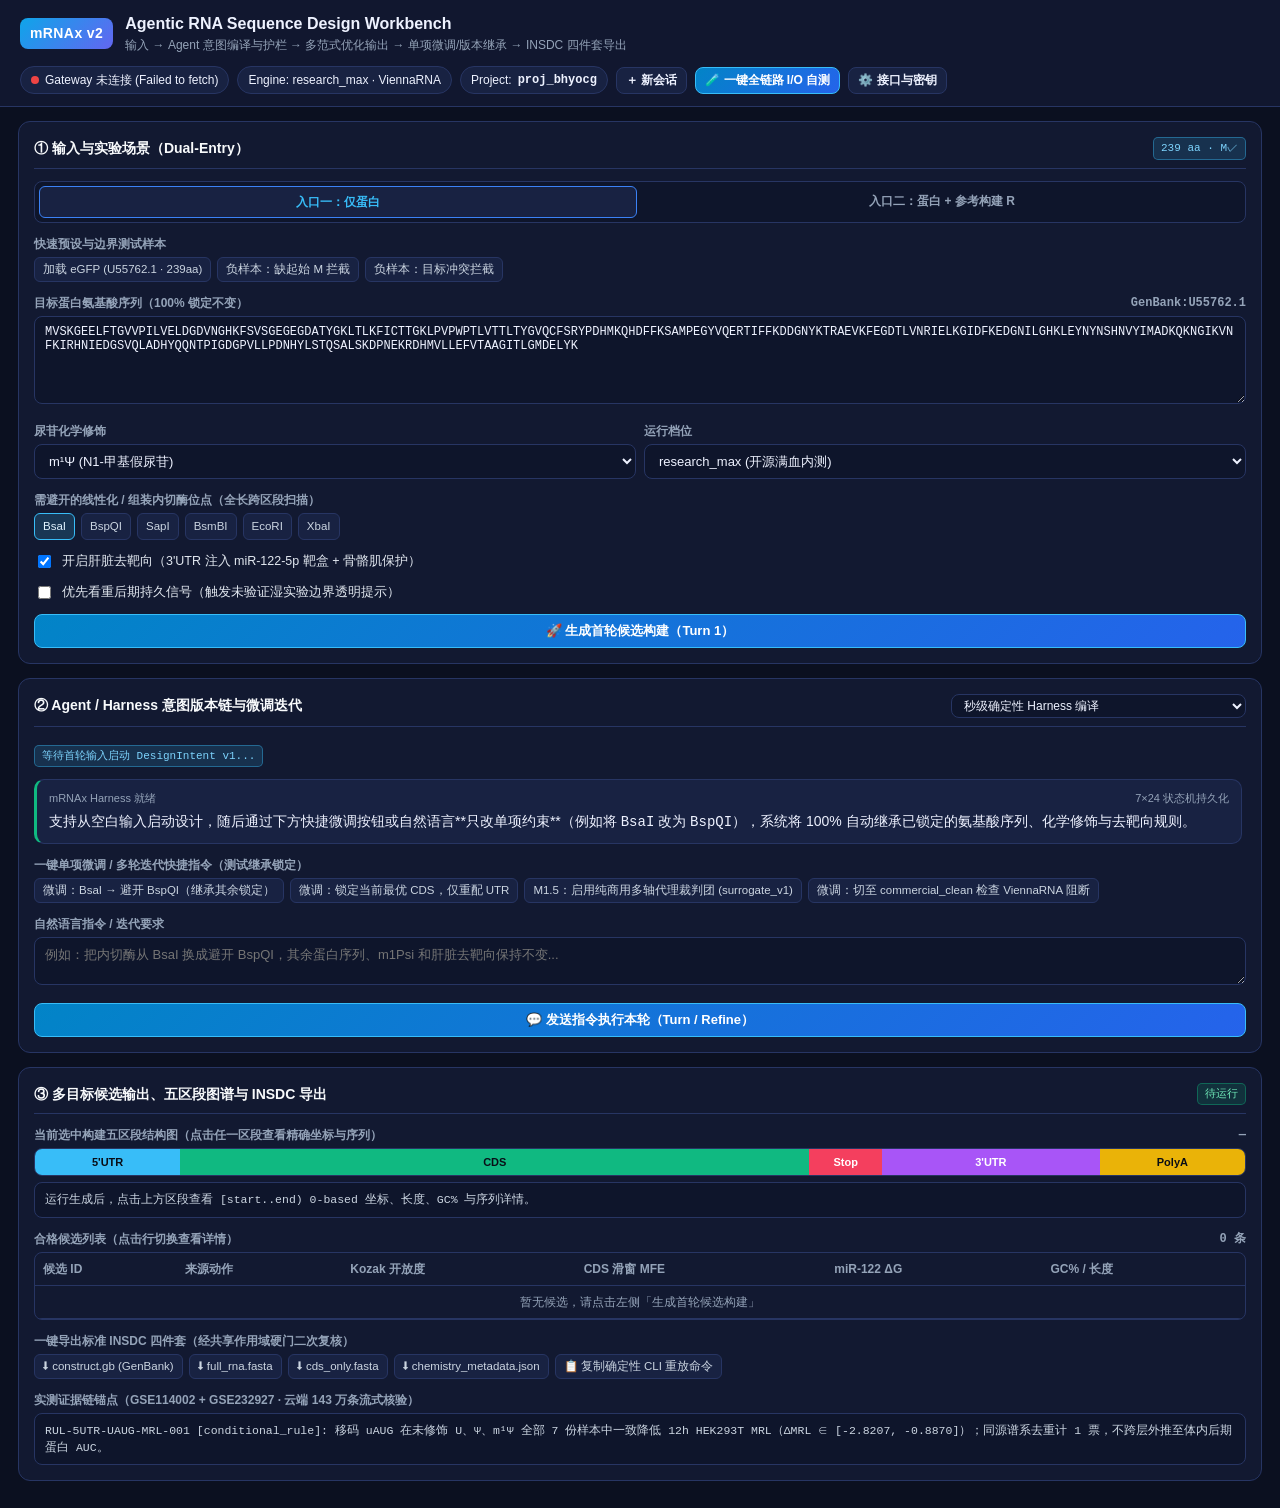
==== index.html @ 75120bd3 "deploy(pages): sync M1.5 commercial-clean surrogate controls to Web UI" ====
<!DOCTYPE html>
<html lang="zh-CN">
<head>
  <meta charset="UTF-8" />
  <meta name="viewport" content="width=device-width, initial-scale=1.0" />
  <title>mRNAx v2 · Agentic RNA Sequence Design Workbench</title>
  <link rel="stylesheet" href="./styles.css" />
</head>
<body>
  <header class="topbar">
    <div class="brand">
      <span class="brand-badge">mRNAx v2</span>
      <div>
        <h1>Agentic RNA Sequence Design Workbench</h1>
        <div class="brand-sub">输入 → Agent 意图编译与护栏 → 多范式优化输出 → 单项微调/版本继承 → INSDC 四件套导出</div>
      </div>
    </div>

    <div class="status-strip">
      <span class="pill" id="pill-gateway">
        <span class="dot" id="dot-gateway"></span>
        <span id="txt-gateway">7×24 Vultr Gateway: 连接中...</span>
      </span>
      <span class="pill" id="pill-engine">Engine: research_max · ViennaRNA</span>
      <span class="pill" id="pill-project">Project: <strong id="txt-project-id" class="mono">proj_live</strong></span>
      <button class="btn btn-sm" id="btn-new-session" title="新建空白项目会话">＋ 新会话</button>
      <button class="btn btn-sm btn-primary" id="btn-run-selftest">🧪 一键全链路 I/O 自测</button>
      <button class="btn btn-sm" id="btn-open-settings">⚙️ 接口与密钥</button>
    </div>
  </header>

  <main class="workbench">
    <!-- Column 1: Input & Presets -->
    <section class="panel" aria-label="输入与约束配置">
      <div class="panel-header">
        <span class="panel-title">① 输入与实验场景（Dual-Entry）</span>
        <span class="badge info" id="badge-aa-len">239 aa · M✓</span>
      </div>

      <div class="tabs" role="tablist">
        <div class="tab active" id="tab-protein-only" data-entry="protein_only">入口一：仅蛋白</div>
        <div class="tab" id="tab-with-r" data-entry="with_r">入口二：蛋白 + 参考构建 R</div>
      </div>

      <div>
        <div class="field-label">
          <span>快速预设与边界测试样本</span>
        </div>
        <div class="chip-row">
          <button class="chip" id="preset-egfp">加载 eGFP (U55762.1 · 239aa)</button>
          <button class="chip" id="preset-no-m">负样本：缺起始 M 拦截</button>
          <button class="chip" id="preset-conflict">负样本：目标冲突拦截</button>
        </div>
      </div>

      <div>
        <div class="field-label">
          <span>目标蛋白氨基酸序列（100% 锁定不变）</span>
          <span id="txt-accession" class="mono">GenBank:U55762.1</span>
        </div>
        <textarea id="input-protein" class="mono" rows="5" spellcheck="false" placeholder="粘贴以 M 开头的氨基酸序列..."></textarea>
      </div>

      <div id="box-ref-r" style="display:none;">
        <div class="field-label">
          <span>参考构建 R（HBA1 UTR + WT eGFP CDS + A100）</span>
          <span class="badge">保守最小改动 A + 探索 B</span>
        </div>
        <div class="code-box" id="txt-ref-r-preview">加载预设参考构建 R 中...</div>
      </div>

      <div style="display:grid; grid-template-columns: 1fr 1fr; gap: 8px;">
        <div>
          <div class="field-label"><span>尿苷化学修饰</span></div>
          <select id="sel-chemistry">
            <option value="m1psi" selected>m¹Ψ (N1-甲基假尿苷)</option>
            <option value="pseudouridine">Ψ (假尿苷)</option>
            <option value="unmodified_u">Unmodified U (未修饰)</option>
          </select>
        </div>
        <div>
          <div class="field-label"><span>运行档位</span></div>
          <select id="sel-profile">
            <option value="research_max" selected>research_max (开源满血内测)</option>
            <option value="commercial_clean">commercial_clean (纯商用核查)</option>
          </select>
        </div>
      </div>

      <div>
        <div class="field-label"><span>需避开的线性化 / 组装内切酶位点（全长跨区段扫描）</span></div>
        <div class="chip-row" id="enzyme-chips">
          <span class="chip selected" data-enz="BsaI">BsaI</span>
          <span class="chip" data-enz="BspQI">BspQI</span>
          <span class="chip" data-enz="SapI">SapI</span>
          <span class="chip" data-enz="BsmBI">BsmBI</span>
          <span class="chip" data-enz="EcoRI">EcoRI</span>
          <span class="chip" data-enz="XbaI">XbaI</span>
        </div>
      </div>

      <label class="check-row">
        <input type="checkbox" id="chk-detarget-liver" checked />
        <span>开启肝脏去靶向（3'UTR 注入 miR-122-5p 靶盒 + 骨骼肌保护）</span>
      </label>

      <label class="check-row">
        <input type="checkbox" id="chk-late-signal" />
        <span>优先看重后期持久信号（触发未验证湿实验边界透明提示）</span>
      </label>

      <button class="btn btn-primary" id="btn-submit-initial">🚀 生成首轮候选构建（Turn 1）</button>
    </section>

    <!-- Column 2: Agent / Harness Iteration Stream -->
    <section class="panel" aria-label="Agent 意图链与多轮微调">
      <div class="panel-header">
        <span class="panel-title">② Agent / Harness 意图版本链与微调迭代</span>
        <select id="sel-exec-mode" style="width:auto; padding:3px 8px; font-size:12px;">
          <option value="deterministic" selected>秒级确定性 Harness 编译</option>
          <option value="llm_agent">Live LLM Agent 工具调用 (DeepSeek/GPT/Kimi)</option>
        </select>
      </div>

      <div id="intent-lineage-bar" class="badge-row">
        <span class="badge info">等待首轮输入启动 DesignIntent v1...</span>
      </div>

      <div class="stream-box" id="chat-stream">
        <div class="turn-card agent">
          <div class="turn-meta"><span>mRNAx Harness 就绪</span><span>7×24 状态机持久化</span></div>
          <div>支持从空白输入启动设计，随后通过下方快捷微调按钮或自然语言**只改单项约束**（例如将 <code>BsaI</code> 改为 <code>BspQI</code>），系统将 100% 自动继承已锁定的氨基酸序列、化学修饰与去靶向规则。</div>
        </div>
      </div>

      <div>
        <div class="field-label"><span>一键单项微调 / 多轮迭代快捷指令（测试继承锁定）</span></div>
        <div class="chip-row">
          <button class="chip" id="quick-refine-bspqi" disabled>微调：BsaI → 避开 BspQI（继承其余锁定）</button>
          <button class="chip" id="quick-refine-lock-cds" disabled>微调：锁定当前最优 CDS，仅重配 UTR</button>
          <button class="chip" id="quick-refine-m15-surrogate" disabled>M1.5：启用纯商用多轴代理裁判团 (surrogate_v1)</button>
          <button class="chip" id="quick-refine-commercial" disabled>微调：切至 commercial_clean 检查 ViennaRNA 阻断</button>
        </div>
      </div>

      <div>
        <div class="field-label"><span>自然语言指令 / 迭代要求</span></div>
        <textarea id="input-utterance" rows="2" placeholder="例如：把内切酶从 BsaI 换成避开 BspQI，其余蛋白序列、m1Psi 和肝脏去靶向保持不变..."></textarea>
      </div>

      <div style="display:flex; gap:8px;">
        <button class="btn btn-primary" id="btn-send-turn" style="flex:1;">💬 发送指令执行本轮（Turn / Refine）</button>
      </div>
    </section>

    <!-- Column 3: Output Construct Map, Pareto Table & Export -->
    <section class="panel" aria-label="优化输出与导出">
      <div class="panel-header">
        <span class="panel-title">③ 多目标候选输出、五区段图谱与 INSDC 导出</span>
        <span class="badge" id="badge-outcome">待运行</span>
      </div>

      <div id="banner-notes" style="display:none;" class="turn-card warn"></div>

      <div>
        <div class="field-label">
          <span>当前选中构建五区段结构图（点击任一区段查看精确坐标与序列）</span>
          <span id="txt-selected-bundle" class="mono">—</span>
        </div>
        <div class="seg-bar" id="seg-bar">
          <div class="seg-block seg-five_prime_utr" style="width:12%">5'UTR</div>
          <div class="seg-block seg-cds" style="width:52%">CDS</div>
          <div class="seg-block seg-stop_cassette" style="width:6%">Stop</div>
          <div class="seg-block seg-three_prime_utr" style="width:18%">3'UTR</div>
          <div class="seg-block seg-poly_a" style="width:12%">PolyA</div>
        </div>
        <div class="code-box" id="seg-inspector" style="margin-top:6px;">运行生成后，点击上方区段查看 [start..end) 0-based 坐标、长度、GC% 与序列详情。</div>
      </div>

      <div>
        <div class="field-label">
          <span>合格候选列表（点击行切换查看详情）</span>
          <span id="txt-cand-count" class="mono">0 条</span>
        </div>
        <div style="max-height:230px; overflow-y:auto; border:1px solid var(--border); border-radius:8px;">
          <table class="cand-table">
            <thead>
              <tr>
                <th>候选 ID</th>
                <th>来源动作</th>
                <th>Kozak 开放度</th>
                <th>CDS 滑窗 MFE</th>
                <th>miR-122 ΔG</th>
                <th>GC% / 长度</th>
              </tr>
            </thead>
            <tbody id="cand-tbody">
              <tr><td colspan="6" style="color:var(--text-muted); text-align:center;">暂无候选，请点击左侧「生成首轮候选构建」</td></tr>
            </tbody>
          </table>
        </div>
      </div>

      <div>
        <div class="field-label"><span>一键导出标准 INSDC 四件套（经共享作用域硬门二次复核）</span></div>
        <div class="chip-row">
          <button class="chip" id="btn-dl-gb" disabled>⬇ construct.gb (GenBank)</button>
          <button class="chip" id="btn-dl-rna" disabled>⬇ full_rna.fasta</button>
          <button class="chip" id="btn-dl-cds" disabled>⬇ cds_only.fasta</button>
          <button class="chip" id="btn-dl-meta" disabled>⬇ chemistry_metadata.json</button>
          <button class="chip" id="btn-copy-cli" disabled>📋 复制确定性 CLI 重放命令</button>
        </div>
      </div>

      <div>
        <div class="field-label"><span>实测证据链锚点（GSE114002 + GSE232927 · 云端 143 万条流式核验）</span></div>
        <div class="code-box" id="box-rule-evidence">RUL-5UTR-UAUG-MRL-001 [conditional_rule]: 移码 uAUG 在未修饰 U、Ψ、m¹Ψ 全部 7 份样本中一致降低 12h HEK293T MRL（ΔMRL ∈ [-2.8207, -0.8870]）；同源谱系去重计 1 票，不跨层外推至体内后期蛋白 AUC。</div>
      </div>
    </section>
  </main>

  <!-- Settings Modal -->
  <div class="modal-backdrop" id="modal-settings">
    <div class="modal">
      <div class="panel-header">
        <span class="panel-title">⚙️ 7×24 服务器接口与安全鉴权设置</span>
        <button class="btn btn-sm" id="btn-close-settings">关闭</button>
      </div>
      <div>
        <div class="field-label"><span>7×24 Vultr Gateway API 地址（HTTPS）</span></div>
        <input type="text" id="cfg-api-base" class="mono" />
      </div>
      <div>
        <div class="field-label"><span>Gateway Access Token（解锁服务端内置 DeepSeek/OpenAI/Kimi，仅存本地浏览器）</span></div>
        <input type="password" id="cfg-access-token" class="mono" placeholder="输入服务端 MRNAX_GATEWAY_ACCESS_TOKEN（可选）" />
      </div>
      <div style="display:grid; grid-template-columns: 140px 1fr; gap:8px;">
        <div>
          <div class="field-label"><span>LLM 提供商</span></div>
          <select id="cfg-llm-provider">
            <option value="deepseek" selected>DeepSeek</option>
            <option value="openai">OpenAI</option>
            <option value="kimi">Kimi / Moonshot</option>
            <option value="qwen">Qwen</option>
          </select>
        </div>
        <div>
          <div class="field-label"><span>或自带临时 API Key（仅存当前标签页 sessionStorage，不落盘）</span></div>
          <input type="password" id="cfg-byo-key" class="mono" placeholder="可选：自带临时 LLM API Key" />
        </div>
      </div>
      <div style="display:flex; justify-content:flex-end; gap:8px;">
        <button class="btn btn-primary" id="btn-save-settings">保存并重连</button>
      </div>
    </div>
  </div>

  <!-- Automated Self-Test Modal -->
  <div class="modal-backdrop" id="modal-selftest">
    <div class="modal">
      <div class="panel-header">
        <span class="panel-title">🧪 全链路用户输入输出（I/O）自动化实测台</span>
        <button class="btn btn-sm" id="btn-close-selftest">关闭</button>
      </div>
      <div style="font-size:12.5px; color:var(--text-muted);">
        直接从当前浏览器向 7×24 Vultr 网关发起 6 组真实端到端回归测试（覆盖健康检查、缺 M 拦截、目标冲突拦截、首轮生成、BsaI→BspQI 单项微调锁定继承、参考构建 R 双轨与 GenBank 四件套导出）：
      </div>
      <div id="selftest-list" style="display:flex; flex-direction:column; gap:8px;"></div>
      <div style="display:flex; justify-content:space-between; align-items:center;">
        <span id="selftest-summary" class="mono" style="font-size:12px;">准备就绪</span>
        <button class="btn btn-primary" id="btn-trigger-selftest">▶ 重新执行全部 6 项测试</button>
      </div>
    </div>
  </div>

  <script type="module" src="./app.js"></script>
</body>
</html>
---- styles.css ----
:root {
  --bg-app: #0b1020;
  --bg-panel: #121931;
  --bg-card: #182242;
  --bg-input: #0e152b;
  --border: #273563;
  --border-accent: #3b82f6;
  --text-main: #eef2ff;
  --text-muted: #94a3b8;
  --accent: #38bdf8;
  --accent-strong: #0284c7;
  --ok: #10b981;
  --warn: #f59e0b;
  --err: #ef4444;
  --seg-utr5: #38bdf8;
  --seg-cds: #10b981;
  --seg-stop: #f43f5e;
  --seg-utr3: #a855f7;
  --seg-polya: #eab308;
  --font-sans: "Inter", -apple-system, BlinkMacSystemFont, "Segoe UI", Roboto, sans-serif;
  --font-mono: "JetBrains Mono", "SFMono-Regular", Menlo, Consolas, monospace;
}

* {
  box-sizing: border-box;
}

body {
  margin: 0;
  background: var(--bg-app);
  color: var(--text-main);
  font-family: var(--font-sans);
  font-size: 14px;
  line-height: 1.5;
}

.topbar {
  display: flex;
  flex-wrap: wrap;
  align-items: center;
  justify-content: space-between;
  gap: 12px;
  padding: 12px 20px;
  background: rgba(18, 25, 49, 0.95);
  border-bottom: 1px solid var(--border);
  position: sticky;
  top: 0;
  z-index: 50;
}

.brand {
  display: flex;
  align-items: center;
  gap: 12px;
}

.brand-badge {
  background: linear-gradient(135deg, #0ea5e9, #6366f1);
  color: #fff;
  font-weight: 800;
  padding: 5px 10px;
  border-radius: 8px;
  letter-spacing: 0.4px;
}

.brand h1 {
  margin: 0;
  font-size: 16px;
  font-weight: 700;
}

.brand-sub {
  color: var(--text-muted);
  font-size: 12px;
}

.status-strip {
  display: flex;
  flex-wrap: wrap;
  align-items: center;
  gap: 8px;
}

.pill {
  display: inline-flex;
  align-items: center;
  gap: 6px;
  padding: 4px 10px;
  border-radius: 999px;
  font-size: 12px;
  background: var(--bg-card);
  border: 1px solid var(--border);
  color: var(--text-main);
}

.dot {
  width: 8px;
  height: 8px;
  border-radius: 50%;
  background: var(--warn);
}
.dot.ok { background: var(--ok); box-shadow: 0 0 8px var(--ok); }
.dot.err { background: var(--err); }

.btn {
  cursor: pointer;
  border: 1px solid var(--border);
  background: var(--bg-card);
  color: var(--text-main);
  padding: 7px 12px;
  border-radius: 8px;
  font-size: 13px;
  font-weight: 600;
  transition: all 0.15s ease;
}
.btn:hover:not(:disabled) {
  border-color: var(--accent);
  background: #1f2d56;
}
.btn:disabled {
  opacity: 0.5;
  cursor: not-allowed;
}
.btn-primary {
  background: linear-gradient(135deg, #0284c7, #2563eb);
  border-color: #38bdf8;
  color: #fff;
}
.btn-primary:hover:not(:disabled) {
  filter: brightness(1.1);
}
.btn-sm {
  padding: 4px 9px;
  font-size: 12px;
}

.workbench {
  display: grid;
  grid-template-columns: 350px minmax(360px, 1fr) minmax(440px, 1.25fr);
  gap: 14px;
  padding: 14px 18px 28px;
  align-items: start;
}

@media (max-width: 1280px) {
  .workbench {
    grid-template-columns: 1fr;
  }
}

.panel {
  background: var(--bg-panel);
  border: 1px solid var(--border);
  border-radius: 12px;
  padding: 15px;
  display: flex;
  flex-direction: column;
  gap: 12px;
}

.panel-header {
  display: flex;
  align-items: center;
  justify-content: space-between;
  border-bottom: 1px solid var(--border);
  padding-bottom: 8px;
}
.panel-title {
  font-size: 14px;
  font-weight: 700;
  color: #f8fafc;
}

.field-label {
  display: flex;
  justify-content: space-between;
  font-size: 12px;
  font-weight: 600;
  color: var(--text-muted);
  margin-bottom: 4px;
}

textarea, input[type="text"], input[type="password"], select {
  width: 100%;
  background: var(--bg-input);
  border: 1px solid var(--border);
  color: var(--text-main);
  border-radius: 8px;
  padding: 8px 10px;
  font-size: 13px;
  font-family: inherit;
}
textarea.mono, .mono {
  font-family: var(--font-mono);
  font-size: 12px;
}
textarea:focus, input:focus, select:focus {
  outline: none;
  border-color: var(--accent);
}

.tabs {
  display: grid;
  grid-template-columns: 1fr 1fr;
  gap: 6px;
  background: var(--bg-input);
  padding: 4px;
  border-radius: 8px;
  border: 1px solid var(--border);
}
.tab {
  text-align: center;
  padding: 6px 8px;
  border-radius: 6px;
  font-size: 12px;
  font-weight: 600;
  cursor: pointer;
  color: var(--text-muted);
}
.tab.active {
  background: var(--bg-card);
  color: var(--accent);
  border: 1px solid var(--border-accent);
}

.chip-row {
  display: flex;
  flex-wrap: wrap;
  gap: 6px;
}
.chip {
  font-size: 11.5px;
  padding: 4px 8px;
  border-radius: 6px;
  background: var(--bg-card);
  border: 1px solid var(--border);
  color: #cbd5e1;
  cursor: pointer;
}
.chip:hover {
  border-color: var(--accent);
  color: #fff;
}
.chip.selected {
  background: rgba(56, 189, 248, 0.18);
  border-color: var(--accent);
  color: #e0f2fe;
}

.check-row {
  display: flex;
  align-items: center;
  gap: 8px;
  font-size: 12.5px;
  color: #e2e8f0;
  cursor: pointer;
}

.stream-box {
  display: flex;
  flex-direction: column;
  gap: 10px;
  max-height: 460px;
  overflow-y: auto;
  padding-right: 4px;
}

.turn-card {
  background: var(--bg-card);
  border: 1px solid var(--border);
  border-radius: 10px;
  padding: 10px 12px;
}
.turn-card.user {
  border-left: 3px solid var(--accent);
}
.turn-card.agent {
  border-left: 3px solid var(--ok);
}
.turn-card.warn {
  border-left: 3px solid var(--warn);
  background: rgba(245, 158, 11, 0.1);
}
.turn-meta {
  font-size: 11px;
  color: var(--text-muted);
  margin-bottom: 4px;
  display: flex;
  justify-content: space-between;
}

.badge-row {
  display: flex;
  flex-wrap: wrap;
  gap: 6px;
  margin-top: 6px;
}
.badge {
  font-size: 11px;
  padding: 2px 7px;
  border-radius: 5px;
  background: rgba(16, 185, 129, 0.15);
  border: 1px solid rgba(16, 185, 129, 0.4);
  color: #6ee7b7;
  font-family: var(--font-mono);
}
.badge.info {
  background: rgba(56, 189, 248, 0.15);
  border-color: rgba(56, 189, 248, 0.4);
  color: #7dd3fc;
}
.badge.warn {
  background: rgba(245, 158, 11, 0.15);
  border-color: rgba(245, 158, 11, 0.45);
  color: #fcd34d;
}

.seg-bar {
  display: flex;
  width: 100%;
  height: 28px;
  border-radius: 8px;
  overflow: hidden;
  border: 1px solid var(--border);
}
.seg-block {
  display: flex;
  align-items: center;
  justify-content: center;
  font-size: 11px;
  font-weight: 700;
  color: #090d16;
  cursor: pointer;
  transition: filter 0.15s;
  white-space: nowrap;
  overflow: hidden;
}
.seg-block:hover {
  filter: brightness(1.15);
}
.seg-five_prime_utr { background: var(--seg-utr5); min-width: 48px; }
.seg-cds { background: var(--seg-cds); }
.seg-stop_cassette { background: var(--seg-stop); min-width: 26px; color: #fff; }
.seg-three_prime_utr { background: var(--seg-utr3); color: #fff; min-width: 64px; }
.seg-poly_a { background: var(--seg-polya); min-width: 48px; }

.cand-table {
  width: 100%;
  border-collapse: collapse;
  font-size: 12px;
}
.cand-table th, .cand-table td {
  padding: 7px 8px;
  border-bottom: 1px solid var(--border);
  text-align: left;
}
.cand-table th {
  color: var(--text-muted);
  font-weight: 600;
}
.cand-table tr {
  cursor: pointer;
}
.cand-table tr:hover {
  background: rgba(56, 189, 248, 0.08);
}
.cand-table tr.selected-row {
  background: rgba(56, 189, 248, 0.18);
}

.code-box {
  background: var(--bg-input);
  border: 1px solid var(--border);
  border-radius: 8px;
  padding: 8px 10px;
  font-family: var(--font-mono);
  font-size: 11.5px;
  word-break: break-all;
  max-height: 130px;
  overflow-y: auto;
  color: #cbd5e1;
}

.modal-backdrop {
  position: fixed;
  inset: 0;
  background: rgba(4, 7, 17, 0.78);
  display: none;
  align-items: center;
  justify-content: center;
  z-index: 100;
}
.modal-backdrop.open {
  display: flex;
}
.modal {
  background: var(--bg-panel);
  border: 1px solid var(--border-accent);
  border-radius: 12px;
  width: min(620px, 94vw);
  max-height: 88vh;
  overflow-y: auto;
  padding: 18px;
  display: flex;
  flex-direction: column;
  gap: 12px;
}

.test-log-item {
  display: flex;
  justify-content: space-between;
  align-items: center;
  padding: 6px 10px;
  border-radius: 6px;
  background: var(--bg-card);
  border: 1px solid var(--border);
  font-size: 12px;
}
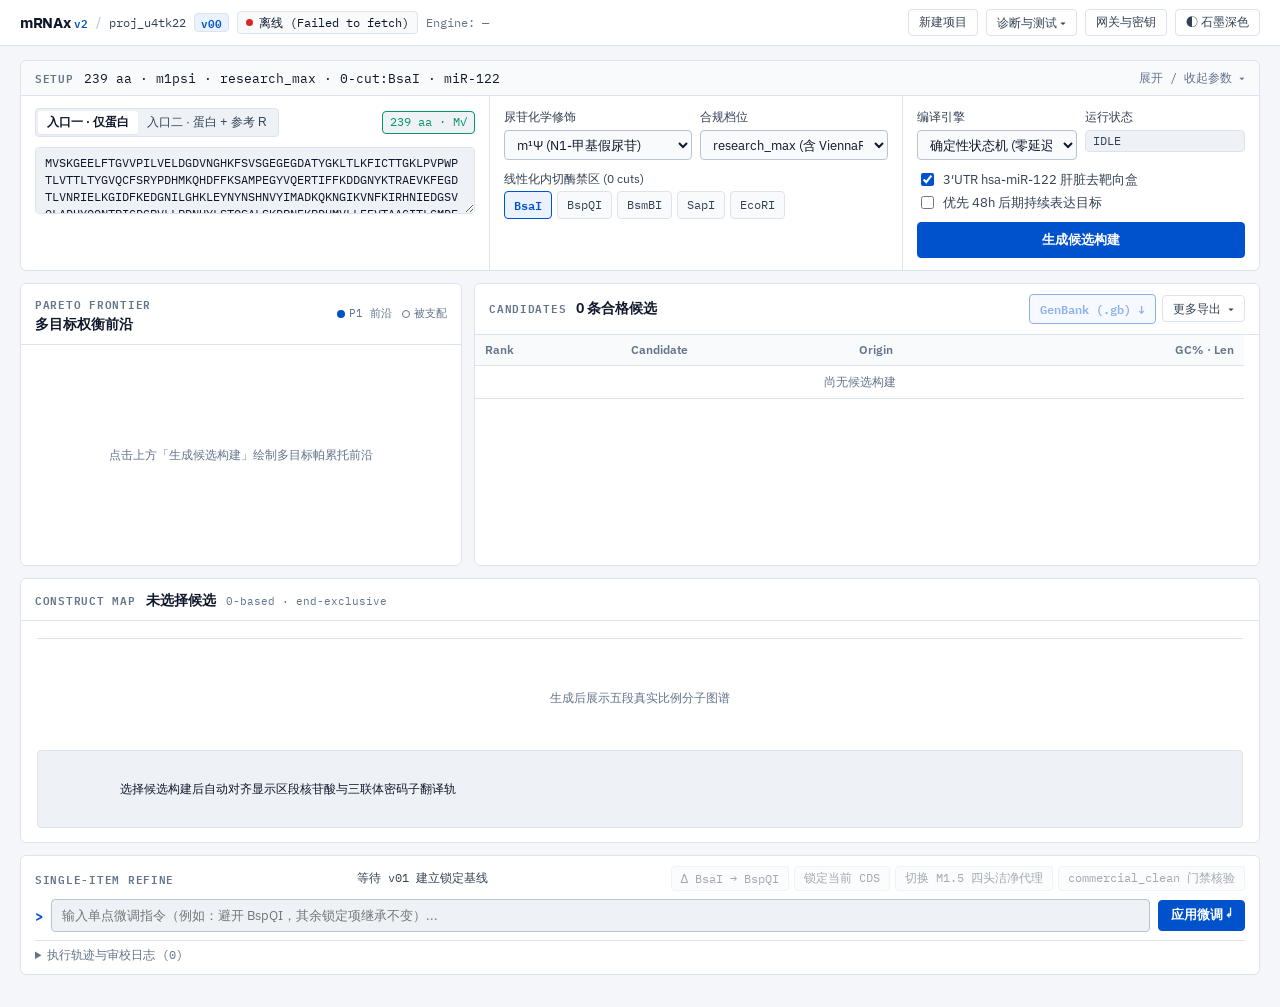
==== commit 488c4cd5: "deploy(web): publish hybrid Swiss Bio-CAD + Matte Graphite workbench (072803b)" ====
--- a/index.html
+++ b/index.html
@@ -1,278 +1,398 @@
 <!DOCTYPE html>
-<html lang="zh-CN">
-<head>
-  <meta charset="UTF-8" />
-  <meta name="viewport" content="width=device-width, initial-scale=1.0" />
-  <title>mRNAx v2 · Agentic RNA Sequence Design Workbench</title>
-  <link rel="stylesheet" href="./styles.css" />
-</head>
-<body>
-  <header class="topbar">
-    <div class="brand">
-      <span class="brand-badge">mRNAx v2</span>
-      <div>
-        <h1>Agentic RNA Sequence Design Workbench</h1>
-        <div class="brand-sub">输入 → Agent 意图编译与护栏 → 多范式优化输出 → 单项微调/版本继承 → INSDC 四件套导出</div>
-      </div>
-    </div>
-
-    <div class="status-strip">
-      <span class="pill" id="pill-gateway">
-        <span class="dot" id="dot-gateway"></span>
-        <span id="txt-gateway">7×24 Vultr Gateway: 连接中...</span>
-      </span>
-      <span class="pill" id="pill-engine">Engine: research_max · ViennaRNA</span>
-      <span class="pill" id="pill-project">Project: <strong id="txt-project-id" class="mono">proj_live</strong></span>
-      <button class="btn btn-sm" id="btn-new-session" title="新建空白项目会话">＋ 新会话</button>
-      <button class="btn btn-sm btn-primary" id="btn-run-selftest">🧪 一键全链路 I/O 自测</button>
-      <button class="btn btn-sm" id="btn-open-settings">⚙️ 接口与密钥</button>
-    </div>
-  </header>
-
-  <main class="workbench">
-    <!-- Column 1: Input & Presets -->
-    <section class="panel" aria-label="输入与约束配置">
-      <div class="panel-header">
-        <span class="panel-title">① 输入与实验场景（Dual-Entry）</span>
-        <span class="badge info" id="badge-aa-len">239 aa · M✓</span>
-      </div>
-
-      <div class="tabs" role="tablist">
-        <div class="tab active" id="tab-protein-only" data-entry="protein_only">入口一：仅蛋白</div>
-        <div class="tab" id="tab-with-r" data-entry="with_r">入口二：蛋白 + 参考构建 R</div>
-      </div>
-
-      <div>
-        <div class="field-label">
-          <span>快速预设与边界测试样本</span>
-        </div>
-        <div class="chip-row">
-          <button class="chip" id="preset-egfp">加载 eGFP (U55762.1 · 239aa)</button>
-          <button class="chip" id="preset-no-m">负样本：缺起始 M 拦截</button>
-          <button class="chip" id="preset-conflict">负样本：目标冲突拦截</button>
-        </div>
-      </div>
-
-      <div>
-        <div class="field-label">
-          <span>目标蛋白氨基酸序列（100% 锁定不变）</span>
-          <span id="txt-accession" class="mono">GenBank:U55762.1</span>
-        </div>
-        <textarea id="input-protein" class="mono" rows="5" spellcheck="false" placeholder="粘贴以 M 开头的氨基酸序列..."></textarea>
-      </div>
-
-      <div id="box-ref-r" style="display:none;">
-        <div class="field-label">
-          <span>参考构建 R（HBA1 UTR + WT eGFP CDS + A100）</span>
-          <span class="badge">保守最小改动 A + 探索 B</span>
-        </div>
-        <div class="code-box" id="txt-ref-r-preview">加载预设参考构建 R 中...</div>
-      </div>
-
-      <div style="display:grid; grid-template-columns: 1fr 1fr; gap: 8px;">
-        <div>
-          <div class="field-label"><span>尿苷化学修饰</span></div>
-          <select id="sel-chemistry">
-            <option value="m1psi" selected>m¹Ψ (N1-甲基假尿苷)</option>
-            <option value="pseudouridine">Ψ (假尿苷)</option>
-            <option value="unmodified_u">Unmodified U (未修饰)</option>
-          </select>
-        </div>
-        <div>
-          <div class="field-label"><span>运行档位</span></div>
-          <select id="sel-profile">
-            <option value="research_max" selected>research_max (开源满血内测)</option>
-            <option value="commercial_clean">commercial_clean (纯商用核查)</option>
-          </select>
-        </div>
-      </div>
-
-      <div>
-        <div class="field-label"><span>需避开的线性化 / 组装内切酶位点（全长跨区段扫描）</span></div>
-        <div class="chip-row" id="enzyme-chips">
-          <span class="chip selected" data-enz="BsaI">BsaI</span>
-          <span class="chip" data-enz="BspQI">BspQI</span>
-          <span class="chip" data-enz="SapI">SapI</span>
-          <span class="chip" data-enz="BsmBI">BsmBI</span>
-          <span class="chip" data-enz="EcoRI">EcoRI</span>
-          <span class="chip" data-enz="XbaI">XbaI</span>
-        </div>
-      </div>
-
-      <label class="check-row">
-        <input type="checkbox" id="chk-detarget-liver" checked />
-        <span>开启肝脏去靶向（3'UTR 注入 miR-122-5p 靶盒 + 骨骼肌保护）</span>
-      </label>
-
-      <label class="check-row">
-        <input type="checkbox" id="chk-late-signal" />
-        <span>优先看重后期持久信号（触发未验证湿实验边界透明提示）</span>
-      </label>
-
-      <button class="btn btn-primary" id="btn-submit-initial">🚀 生成首轮候选构建（Turn 1）</button>
-    </section>
-
-    <!-- Column 2: Agent / Harness Iteration Stream -->
-    <section class="panel" aria-label="Agent 意图链与多轮微调">
-      <div class="panel-header">
-        <span class="panel-title">② Agent / Harness 意图版本链与微调迭代</span>
-        <select id="sel-exec-mode" style="width:auto; padding:3px 8px; font-size:12px;">
-          <option value="deterministic" selected>秒级确定性 Harness 编译</option>
-          <option value="llm_agent">Live LLM Agent 工具调用 (DeepSeek/GPT/Kimi)</option>
-        </select>
-      </div>
-
-      <div id="intent-lineage-bar" class="badge-row">
-        <span class="badge info">等待首轮输入启动 DesignIntent v1...</span>
-      </div>
-
-      <div class="stream-box" id="chat-stream">
-        <div class="turn-card agent">
-          <div class="turn-meta"><span>mRNAx Harness 就绪</span><span>7×24 状态机持久化</span></div>
-          <div>支持从空白输入启动设计，随后通过下方快捷微调按钮或自然语言**只改单项约束**（例如将 <code>BsaI</code> 改为 <code>BspQI</code>），系统将 100% 自动继承已锁定的氨基酸序列、化学修饰与去靶向规则。</div>
-        </div>
-      </div>
-
-      <div>
-        <div class="field-label"><span>一键单项微调 / 多轮迭代快捷指令（测试继承锁定）</span></div>
-        <div class="chip-row">
-          <button class="chip" id="quick-refine-bspqi" disabled>微调：BsaI → 避开 BspQI（继承其余锁定）</button>
-          <button class="chip" id="quick-refine-lock-cds" disabled>微调：锁定当前最优 CDS，仅重配 UTR</button>
-          <button class="chip" id="quick-refine-m15-surrogate" disabled>M1.5：启用纯商用多轴代理裁判团 (surrogate_v1)</button>
-          <button class="chip" id="quick-refine-commercial" disabled>微调：切至 commercial_clean 检查 ViennaRNA 阻断</button>
-        </div>
-      </div>
-
-      <div>
-        <div class="field-label"><span>自然语言指令 / 迭代要求</span></div>
-        <textarea id="input-utterance" rows="2" placeholder="例如：把内切酶从 BsaI 换成避开 BspQI，其余蛋白序列、m1Psi 和肝脏去靶向保持不变..."></textarea>
-      </div>
-
-      <div style="display:flex; gap:8px;">
-        <button class="btn btn-primary" id="btn-send-turn" style="flex:1;">💬 发送指令执行本轮（Turn / Refine）</button>
-      </div>
-    </section>
-
-    <!-- Column 3: Output Construct Map, Pareto Table & Export -->
-    <section class="panel" aria-label="优化输出与导出">
-      <div class="panel-header">
-        <span class="panel-title">③ 多目标候选输出、五区段图谱与 INSDC 导出</span>
-        <span class="badge" id="badge-outcome">待运行</span>
-      </div>
-
-      <div id="banner-notes" style="display:none;" class="turn-card warn"></div>
-
-      <div>
-        <div class="field-label">
-          <span>当前选中构建五区段结构图（点击任一区段查看精确坐标与序列）</span>
-          <span id="txt-selected-bundle" class="mono">—</span>
-        </div>
-        <div class="seg-bar" id="seg-bar">
-          <div class="seg-block seg-five_prime_utr" style="width:12%">5'UTR</div>
-          <div class="seg-block seg-cds" style="width:52%">CDS</div>
-          <div class="seg-block seg-stop_cassette" style="width:6%">Stop</div>
-          <div class="seg-block seg-three_prime_utr" style="width:18%">3'UTR</div>
-          <div class="seg-block seg-poly_a" style="width:12%">PolyA</div>
-        </div>
-        <div class="code-box" id="seg-inspector" style="margin-top:6px;">运行生成后，点击上方区段查看 [start..end) 0-based 坐标、长度、GC% 与序列详情。</div>
-      </div>
-
-      <div>
-        <div class="field-label">
-          <span>合格候选列表（点击行切换查看详情）</span>
-          <span id="txt-cand-count" class="mono">0 条</span>
-        </div>
-        <div style="max-height:230px; overflow-y:auto; border:1px solid var(--border); border-radius:8px;">
-          <table class="cand-table">
-            <thead>
-              <tr>
-                <th>候选 ID</th>
-                <th>来源动作</th>
-                <th>Kozak 开放度</th>
-                <th>CDS 滑窗 MFE</th>
-                <th>miR-122 ΔG</th>
-                <th>GC% / 长度</th>
-              </tr>
-            </thead>
-            <tbody id="cand-tbody">
-              <tr><td colspan="6" style="color:var(--text-muted); text-align:center;">暂无候选，请点击左侧「生成首轮候选构建」</td></tr>
-            </tbody>
-          </table>
-        </div>
-      </div>
-
-      <div>
-        <div class="field-label"><span>一键导出标准 INSDC 四件套（经共享作用域硬门二次复核）</span></div>
-        <div class="chip-row">
-          <button class="chip" id="btn-dl-gb" disabled>⬇ construct.gb (GenBank)</button>
-          <button class="chip" id="btn-dl-rna" disabled>⬇ full_rna.fasta</button>
-          <button class="chip" id="btn-dl-cds" disabled>⬇ cds_only.fasta</button>
-          <button class="chip" id="btn-dl-meta" disabled>⬇ chemistry_metadata.json</button>
-          <button class="chip" id="btn-copy-cli" disabled>📋 复制确定性 CLI 重放命令</button>
-        </div>
-      </div>
-
-      <div>
-        <div class="field-label"><span>实测证据链锚点（GSE114002 + GSE232927 · 云端 143 万条流式核验）</span></div>
-        <div class="code-box" id="box-rule-evidence">RUL-5UTR-UAUG-MRL-001 [conditional_rule]: 移码 uAUG 在未修饰 U、Ψ、m¹Ψ 全部 7 份样本中一致降低 12h HEK293T MRL（ΔMRL ∈ [-2.8207, -0.8870]）；同源谱系去重计 1 票，不跨层外推至体内后期蛋白 AUC。</div>
-      </div>
-    </section>
-  </main>
-
-  <!-- Settings Modal -->
-  <div class="modal-backdrop" id="modal-settings">
-    <div class="modal">
-      <div class="panel-header">
-        <span class="panel-title">⚙️ 7×24 服务器接口与安全鉴权设置</span>
-        <button class="btn btn-sm" id="btn-close-settings">关闭</button>
-      </div>
-      <div>
-        <div class="field-label"><span>7×24 Vultr Gateway API 地址（HTTPS）</span></div>
-        <input type="text" id="cfg-api-base" class="mono" />
-      </div>
-      <div>
-        <div class="field-label"><span>Gateway Access Token（解锁服务端内置 DeepSeek/OpenAI/Kimi，仅存本地浏览器）</span></div>
-        <input type="password" id="cfg-access-token" class="mono" placeholder="输入服务端 MRNAX_GATEWAY_ACCESS_TOKEN（可选）" />
-      </div>
-      <div style="display:grid; grid-template-columns: 140px 1fr; gap:8px;">
-        <div>
-          <div class="field-label"><span>LLM 提供商</span></div>
-          <select id="cfg-llm-provider">
-            <option value="deepseek" selected>DeepSeek</option>
-            <option value="openai">OpenAI</option>
-            <option value="kimi">Kimi / Moonshot</option>
-            <option value="qwen">Qwen</option>
-          </select>
-        </div>
-        <div>
-          <div class="field-label"><span>或自带临时 API Key（仅存当前标签页 sessionStorage，不落盘）</span></div>
-          <input type="password" id="cfg-byo-key" class="mono" placeholder="可选：自带临时 LLM API Key" />
-        </div>
-      </div>
-      <div style="display:flex; justify-content:flex-end; gap:8px;">
-        <button class="btn btn-primary" id="btn-save-settings">保存并重连</button>
-      </div>
-    </div>
-  </div>
-
-  <!-- Automated Self-Test Modal -->
-  <div class="modal-backdrop" id="modal-selftest">
-    <div class="modal">
-      <div class="panel-header">
-        <span class="panel-title">🧪 全链路用户输入输出（I/O）自动化实测台</span>
-        <button class="btn btn-sm" id="btn-close-selftest">关闭</button>
-      </div>
-      <div style="font-size:12.5px; color:var(--text-muted);">
-        直接从当前浏览器向 7×24 Vultr 网关发起 6 组真实端到端回归测试（覆盖健康检查、缺 M 拦截、目标冲突拦截、首轮生成、BsaI→BspQI 单项微调锁定继承、参考构建 R 双轨与 GenBank 四件套导出）：
-      </div>
-      <div id="selftest-list" style="display:flex; flex-direction:column; gap:8px;"></div>
-      <div style="display:flex; justify-content:space-between; align-items:center;">
-        <span id="selftest-summary" class="mono" style="font-size:12px;">准备就绪</span>
-        <button class="btn btn-primary" id="btn-trigger-selftest">▶ 重新执行全部 6 项测试</button>
-      </div>
-    </div>
-  </div>
-
-  <script type="module" src="./app.js"></script>
-</body>
+<html lang="zh-CN" data-theme="light">
+  <head>
+    <meta charset="utf-8" />
+    <meta name="viewport" content="width=device-width, initial-scale=1" />
+    <title>mRNAx v2 · Sequence &amp; Pareto Bio-CAD</title>
+    <link rel="preconnect" href="https://fonts.googleapis.com" />
+    <link rel="preconnect" href="https://fonts.gstatic.com" crossorigin />
+    <link
+      href="https://fonts.googleapis.com/css2?family=IBM+Plex+Mono:wght@400;500;600&family=IBM+Plex+Sans:wght@400;500;600;700&display=swap"
+      rel="stylesheet"
+    />
+    <link rel="stylesheet" href="./styles.css" />
+  </head>
+  <body>
+    <!-- Compact Single-Row Top Bar (< 8% viewport height) -->
+    <header class="top-bar">
+      <div class="top-left">
+        <span class="wordmark">mRNAx <span class="ver-tag">v2</span></span>
+        <span class="sep-slash">/</span>
+        <span class="mono meta-id" id="txt-project-id">proj_init</span>
+        <span class="rev-pill mono" id="badge-active-rev">v00</span>
+        <span class="gw-status" title="7x24 Control Plane Status">
+          <span class="dot" id="dot-gateway"></span>
+          <span class="mono" id="txt-gateway">连接中...</span>
+        </span>
+        <span class="mono meta-muted hide-sm" id="pill-engine">Engine: —</span>
+      </div>
+
+      <div class="top-right">
+        <button type="button" class="btn-ghost" id="btn-new-session">新建项目</button>
+
+        <details class="dropdown-menu" id="diag-menu">
+          <summary class="btn-ghost">诊断与测试 ▾</summary>
+          <div class="dropdown-panel">
+            <button type="button" class="menu-item" id="btn-run-selftest">
+              运行 6/6 全链路实时自测
+            </button>
+            <button type="button" class="menu-item" id="preset-egfp">
+              载入标准 eGFP (239 aa)
+            </button>
+            <hr class="menu-hr" />
+            <button type="button" class="menu-item" id="preset-no-m">
+              护栏测试：缺起始 M 序列
+            </button>
+            <button type="button" class="menu-item" id="preset-conflict">
+              护栏测试：单候选冲突目标
+            </button>
+          </div>
+        </details>
+
+        <button type="button" class="btn-ghost" id="btn-open-settings">网关与密钥</button>
+
+        <button
+          type="button"
+          class="btn-theme"
+          id="btn-theme-toggle"
+          aria-label="切换日光蓝白与哑光石墨深色主题"
+        >
+          <span id="txt-theme-label">◐ 石墨深色</span>
+        </button>
+      </div>
+    </header>
+
+    <main class="workspace">
+      <!-- Collapsible Entity Composer (AlphaFold / Swiss Bio-CAD Horizontal Bar) -->
+      <details class="setup-fold" id="setup-fold" open>
+        <summary class="setup-summary">
+          <div class="setup-summary-left">
+            <span class="sec-kicker">SETUP</span>
+            <span class="mono" id="setup-collapsed-summary">
+              eGFP · 239 aa · m1Psi · BsaI
+            </span>
+          </div>
+          <span class="setup-toggle-hint mono">展开 / 收起参数 ▾</span>
+        </summary>
+
+        <div class="setup-grid">
+          <!-- Column 1: Target Protein & Entry Mode -->
+          <div class="setup-col">
+            <div class="col-head">
+              <div class="seg-tabs" role="tablist" aria-label="设计入口">
+                <button type="button" class="tab active" data-entry="protein_only">
+                  入口一 · 仅蛋白
+                </button>
+                <button type="button" class="tab" data-entry="with_r">
+                  入口二 · 蛋白 + 参考 R
+                </button>
+              </div>
+              <span class="badge mono" id="badge-aa-len">239 aa · M✓</span>
+            </div>
+
+            <textarea
+              id="input-protein"
+              class="seq-textarea mono"
+              rows="3"
+              aria-label="目标氨基酸序列"
+              spellcheck="false"
+            ></textarea>
+
+            <div id="box-ref-r" class="ref-r-strip mono" hidden>
+              <span class="kicker-inline">REF R:</span>
+              <span id="txt-ref-r-preview">加载预设参考构建 R...</span>
+            </div>
+          </div>
+
+          <!-- Column 2: Chemistry, Track & Linearization Enzymes -->
+          <div class="setup-col">
+            <div class="field-row-2">
+              <label class="field-lbl">
+                <span>尿苷化学修饰</span>
+                <select id="sel-chemistry" class="ctrl-select">
+                  <option value="m1psi" selected>m¹Ψ (N1-甲基假尿苷)</option>
+                  <option value="5mou">5moU (5-甲氧基尿苷)</option>
+                  <option value="pseudouridine">Ψ (假尿苷)</option>
+                  <option value="unmodified_u">U (未修饰尿苷)</option>
+                </select>
+              </label>
+
+              <label class="field-lbl">
+                <span>合规档位</span>
+                <select id="sel-profile" class="ctrl-select">
+                  <option value="research_max" selected>research_max (含 ViennaRNA)</option>
+                  <option value="commercial_clean">commercial_clean (纯商用洁净)</option>
+                </select>
+              </label>
+            </div>
+
+            <div class="field-lbl">
+              <span>线性化内切酶禁区 (0 cuts)</span>
+              <div class="chip-group" id="enzyme-chips" role="group" aria-label="禁用内切酶">
+                <button type="button" class="chip selected mono" data-enz="BsaI">BsaI</button>
+                <button type="button" class="chip mono" data-enz="BspQI">BspQI</button>
+                <button type="button" class="chip mono" data-enz="BsmBI">BsmBI</button>
+                <button type="button" class="chip mono" data-enz="SapI">SapI</button>
+                <button type="button" class="chip mono" data-enz="EcoRI">EcoRI</button>
+              </div>
+            </div>
+          </div>
+
+          <!-- Column 3: Modules, Execution Engine & Primary Run CTA -->
+          <div class="setup-col setup-col-cta">
+            <div class="field-row-2">
+              <label class="field-lbl">
+                <span>编译引擎</span>
+                <select id="sel-exec-mode" class="ctrl-select">
+                  <option value="deterministic" selected>确定性状态机 (零延迟)</option>
+                  <option value="llm_agent">LLM Agent 工具编排</option>
+                </select>
+              </label>
+              <div class="field-lbl">
+                <span>运行状态</span>
+                <span class="badge mono" id="badge-outcome">IDLE</span>
+              </div>
+            </div>
+
+            <div class="check-group">
+              <label class="chk-row">
+                <input type="checkbox" id="chk-detarget-liver" checked />
+                <span>3′UTR hsa-miR-122 肝脏去靶向盒</span>
+              </label>
+              <label class="chk-row">
+                <input type="checkbox" id="chk-late-signal" />
+                <span>优先 48h 后期持续表达目标</span>
+              </label>
+            </div>
+
+            <button type="button" class="btn-primary" id="btn-submit-initial">
+              生成候选构建
+            </button>
+          </div>
+        </div>
+      </details>
+
+      <!-- Non-Modal Guardrail / Compliance Banner (Hidden when clean) -->
+      <section id="banner-notes" class="notice-banner" hidden></section>
+
+      <!-- Scheme 3 Auto-Appearing Revision Ledger & Same-Scale v01/v02 Track Comparison -->
+      <section id="revision-ledger" class="panel-surface ledger-panel" hidden>
+        <div class="ledger-header">
+          <div class="ledger-title-group">
+            <span class="sec-kicker">REVISION DIFF</span>
+            <span class="mono ledger-ver" id="ledger-ver-span">v01 → v02</span>
+            <span class="ledger-delta mono" id="ledger-delta-summary"></span>
+          </div>
+          <div class="ledger-locks mono" id="ledger-locks-bar"></div>
+        </div>
+        <div class="dual-scale-tracks" id="dual-scale-tracks"></div>
+      </section>
+
+      <!-- Scheme 2 Upper Stage: 2D Pareto Scatter + Sortable Sparkbar Candidate Matrix -->
+      <section class="pareto-stage">
+        <!-- Left: 2D Pareto Frontier Scatter -->
+        <div class="panel-surface pareto-plot-box">
+          <div class="panel-head">
+            <div>
+              <span class="sec-kicker">PARETO FRONTIER</span>
+              <h2 class="panel-title" id="pareto-plot-title">多目标权衡前沿</h2>
+            </div>
+            <div class="plot-legend mono">
+              <span><i class="lg-dot p1"></i>P1 前沿</span>
+              <span><i class="lg-dot dom"></i>被支配</span>
+            </div>
+          </div>
+          <div class="svg-wrap" id="pareto-svg-wrap">
+            <div class="empty-hint mono">点击上方「生成候选构建」绘制多目标帕累托前沿</div>
+          </div>
+        </div>
+
+        <!-- Right: Candidate Matrix & Bound Revision Export -->
+        <div class="panel-surface candidate-table-box">
+          <div class="panel-head">
+            <div class="panel-head-left">
+              <span class="sec-kicker">CANDIDATES</span>
+              <h2 class="panel-title" id="txt-cand-count">0 条合格候选</h2>
+            </div>
+
+            <div class="export-bar">
+              <button type="button" class="btn-export-main mono" id="btn-dl-gb" disabled>
+                GenBank (.gb) ↓
+              </button>
+              <details class="dropdown-menu" id="export-more-menu">
+                <summary class="btn-ghost mono">更多导出 ▾</summary>
+                <div class="dropdown-panel dropdown-right">
+                  <button type="button" class="menu-item mono" id="btn-dl-rna" disabled>
+                    full_rna.fasta
+                  </button>
+                  <button type="button" class="menu-item mono" id="btn-dl-cds" disabled>
+                    cds_only.fasta
+                  </button>
+                  <button type="button" class="menu-item mono" id="btn-dl-meta" disabled>
+                    chemistry_metadata.json
+                  </button>
+                  <hr class="menu-hr" />
+                  <button type="button" class="menu-item mono" id="btn-copy-cli" disabled>
+                    复制 CLI 重放命令
+                  </button>
+                </div>
+              </details>
+            </div>
+          </div>
+
+          <div class="table-scroll">
+            <table class="data-table" id="cand-table">
+              <thead>
+                <tr id="cand-thead-row">
+                  <th tabindex="0" data-sort="rank">Rank</th>
+                  <th tabindex="0" data-sort="id">Candidate</th>
+                  <th>Origin</th>
+                  <th tabindex="0" data-sort="gc" class="num-col">GC% · Len</th>
+                </tr>
+              </thead>
+              <tbody id="cand-tbody">
+                <tr>
+                  <td colspan="4" class="empty-cell mono">尚无候选构建</td>
+                </tr>
+              </tbody>
+            </table>
+          </div>
+        </div>
+      </section>
+
+      <!-- Full-Width True-Scale Linear Sequence CAD + Triplet Codon Inspector -->
+      <section class="panel-surface construct-cad-panel">
+        <div class="panel-head">
+          <div class="cad-title-row">
+            <span class="sec-kicker">CONSTRUCT MAP</span>
+            <h2 class="panel-title mono" id="txt-selected-bundle">未选择候选</h2>
+            <span class="mono coord-note">0-based · end-exclusive</span>
+          </div>
+          <label id="chain-picker" hidden>分子 <select id="inspect-chain" class="ctrl-select mono"></select></label>
+          <div class="enzyme-rail mono" id="enzyme-clearance-rail"></div>
+        </div>
+
+        <!-- Proportional Scale Bar + External Stop Pin + Ruler -->
+        <div class="map-canvas" id="map-canvas">
+          <div class="ruler-row mono" id="ruler-row"></div>
+          <div class="prop-track-wrap" id="prop-track-wrap">
+            <div class="empty-hint mono">生成后展示五段真实比例分子图谱</div>
+          </div>
+          <div class="seg-cards-row" id="seg-bar"></div>
+        </div>
+
+        <!-- Codon-Triplet & Amino-Acid Alignment Strip -->
+        <div class="codon-inspector mono" id="seg-inspector">
+          选择候选构建后自动对齐显示区段核苷酸与三联体密码子翻译轨
+        </div>
+      </section>
+
+      <!-- Docked Single-Item Refinement Console -->
+      <section class="panel-surface refine-dock">
+        <div class="refine-quick-row">
+          <span class="sec-kicker">SINGLE-ITEM REFINE</span>
+          <div class="intent-lineage mono" id="intent-lineage-bar">等待 v01 建立锁定基线</div>
+          <div class="quick-actions">
+            <button type="button" class="chip mono" id="quick-refine-bspqi" disabled>
+              Δ BsaI → BspQI
+            </button>
+            <button type="button" class="chip mono" id="quick-refine-lock-cds" disabled>
+              锁定当前 CDS
+            </button>
+            <button type="button" class="chip mono" id="quick-refine-m15-surrogate" disabled>
+              切换 M1.5 四头洁净代理
+            </button>
+            <button type="button" class="chip mono" id="quick-refine-commercial" disabled>
+              commercial_clean 门禁核验
+            </button>
+          </div>
+        </div>
+
+        <div class="refine-input-row">
+          <span class="prompt-caret mono">&gt;</span>
+          <input
+            type="text"
+            id="input-utterance"
+            class="refine-input"
+            aria-label="单字段增量微调或自然语言指令"
+            placeholder="输入单点微调指令（例如：避开 BspQI，其余锁定项继承不变）..."
+          />
+          <button type="button" class="btn-primary btn-compact" id="btn-send-turn">
+            应用微调 ↵
+          </button>
+        </div>
+
+        <details class="activity-drawer" id="activity-drawer">
+          <summary class="mono activity-summary">执行轨迹与审校日志 (<span id="txt-log-count">0</span>)</summary>
+          <div class="chat-stream" id="chat-stream"></div>
+        </details>
+      </section>
+    </main>
+
+    <!-- Native Modal Dialog 1: Gateway & Credentials -->
+    <dialog id="modal-settings" class="native-dialog" closedby="any" aria-labelledby="dlg-settings-title">
+      <div class="dlg-head">
+        <h1 id="dlg-settings-title" class="dlg-title">网关连接与 BYO-LLM 密钥</h1>
+        <form method="dialog">
+          <button type="submit" value="cancel" class="btn-ghost mono" aria-label="关闭设置">✕</button>
+        </form>
+      </div>
+      <div class="dlg-body">
+        <label class="field-lbl">
+          <span>7×24 Control Plane HTTPS 地址（仅允许受信任源）</span>
+          <input type="url" id="cfg-api-base" class="ctrl-input mono" />
+        </label>
+        <label class="field-lbl">
+          <span>Gateway Access Token（仅存当前标签页内存，调用服务端托管队列时可选）</span>
+          <input type="password" id="cfg-access-token" class="ctrl-input mono" autocomplete="off" />
+        </label>
+        <div class="field-row-2">
+          <label class="field-lbl">
+            <span>BYO-LLM Provider</span>
+            <select id="cfg-llm-provider" class="ctrl-select">
+              <option value="deepseek">deepseek</option>
+              <option value="openai">openai</option>
+              <option value="gemini">gemini</option>
+              <option value="kimi">kimi</option>
+              <option value="qwen">qwen</option>
+            </select>
+          </label>
+          <label class="field-lbl">
+            <span>临时 BYO API Key（仅存当前标签页内存）</span>
+            <input type="password" id="cfg-byo-key" class="ctrl-input mono" autocomplete="off" />
+          </label>
+        </div>
+      </div>
+      <div class="dlg-foot">
+        <button type="button" class="btn-ghost" id="btn-close-settings">取消</button>
+        <button type="button" class="btn-primary btn-compact" id="btn-save-settings" autofocus>
+          保存并重连
+        </button>
+      </div>
+    </dialog>
+
+    <!-- Native Modal Dialog 2: 6/6 End-to-End Live Self-Test -->
+    <dialog id="modal-selftest" class="native-dialog dlg-wide" closedby="any" aria-labelledby="dlg-selftest-title">
+      <div class="dlg-head">
+        <h1 id="dlg-selftest-title" class="dlg-title">全链路端到端实时 I/O 自测 (6 项)</h1>
+        <form method="dialog">
+          <button type="submit" value="cancel" class="btn-ghost mono" aria-label="关闭自测">✕</button>
+        </form>
+      </div>
+      <div class="dlg-body">
+        <div class="selftest-head-bar">
+          <span class="mono" id="selftest-summary">准备就绪</span>
+          <button type="button" class="btn-primary btn-compact" id="btn-trigger-selftest" autofocus>
+            重新运行 6 项实测
+          </button>
+        </div>
+        <div id="selftest-list" class="selftest-list"></div>
+      </div>
+      <div class="dlg-foot">
+        <button type="button" class="btn-ghost" id="btn-close-selftest">关闭</button>
+      </div>
+    </dialog>
+
+    <script src="./app.js"></script>
+  </body>
 </html>
--- a/styles.css
+++ b/styles.css
@@ -1,418 +1,1107 @@
+/* ==========================================================================
+   mRNAx v2 · Hybrid Swiss/AlphaFold Bio-CAD (Light) + Matte Graphite (Dark)
+   Zero neon glow, 1px architectural hairlines, tabular-nums monospace rhythm
+   ========================================================================== */
+
 :root {
-  --bg-app: #0b1020;
-  --bg-panel: #121931;
-  --bg-card: #182242;
-  --bg-input: #0e152b;
-  --border: #273563;
-  --border-accent: #3b82f6;
-  --text-main: #eef2ff;
-  --text-muted: #94a3b8;
-  --accent: #38bdf8;
-  --accent-strong: #0284c7;
-  --ok: #10b981;
-  --warn: #f59e0b;
-  --err: #ef4444;
-  --seg-utr5: #38bdf8;
-  --seg-cds: #10b981;
-  --seg-stop: #f43f5e;
-  --seg-utr3: #a855f7;
-  --seg-polya: #eab308;
-  --font-sans: "Inter", -apple-system, BlinkMacSystemFont, "Segoe UI", Roboto, sans-serif;
-  --font-mono: "JetBrains Mono", "SFMono-Regular", Menlo, Consolas, monospace;
-}
-
-* {
+  color-scheme: light;
+  --font-sans: "IBM Plex Sans", -apple-system, BlinkMacSystemFont, "PingFang SC", "Noto Sans SC", sans-serif;
+  --font-mono: "IBM Plex Mono", ui-monospace, SFMono-Regular, Menlo, monospace;
+
+  /* Scheme 2 Primary Base: Clean Daylight AlphaFold / Swiss Bio-CAD */
+  --bg-page: #f4f6f9;
+  --bg-surface: #ffffff;
+  --bg-subtle: #f8fafc;
+  --bg-inset: #eef2f6;
+  --border: #dce3ec;
+  --border-strong: #b8c4d4;
+
+  --ink: #0f172a;
+  --ink-secondary: #334155;
+  --ink-muted: #64748b;
+
+  --accent: #0052cc;
+  --accent-hover: #003fa3;
+  --accent-fg: #ffffff;
+  --accent-soft: #ebf2ff;
+  --accent-diff: #b45309;
+  --accent-diff-bg: #fef3c7;
+
+  --ok: #059669;
+  --warn: #d97706;
+  --err: #dc2626;
+
+  /* True-Scale 5-Part Molecular Feature Colors */
+  --seg-utr5: #1d4ed8;
+  --seg-cds: #0f766e;
+  --seg-stop: #dc2626;
+  --seg-utr3: #6d28d9;
+  --seg-polya: #b45309;
+
+  --radius-sm: 4px;
+  --radius-md: 6px;
+}
+
+html[data-theme="graphite"] {
+  color-scheme: dark;
+
+  /* Scheme 4 Secondary Mode: Matte Graphite Precision Instrument (Zero Purple/Neon) */
+  --bg-page: #111214;
+  --bg-surface: #18191c;
+  --bg-subtle: #1e2024;
+  --bg-inset: #0c0d0f;
+  --border: #27292e;
+  --border-strong: #3d4149;
+
+  --ink: #ededef;
+  --ink-secondary: #c2c6ce;
+  --ink-muted: #8b8f98;
+
+  --accent: #3ecf8e;
+  --accent-hover: #34b87d;
+  --accent-fg: #090d0b;
+  --accent-soft: rgba(62, 207, 142, 0.13);
+  --accent-diff: #f5a623;
+  --accent-diff-bg: rgba(245, 166, 35, 0.14);
+
+  --ok: #3ecf8e;
+  --warn: #f5a623;
+  --err: #e5484d;
+
+  --seg-utr5: #5b8def;
+  --seg-cds: #2ea876;
+  --seg-stop: #e5484d;
+  --seg-utr3: #9b7bf7;
+  --seg-polya: #d99b26;
+}
+
+*,
+*::before,
+*::after {
   box-sizing: border-box;
 }
 
+[hidden] {
+  display: none !important;
+}
+
+html,
 body {
   margin: 0;
-  background: var(--bg-app);
-  color: var(--text-main);
+  padding: 0;
+  background-color: var(--bg-page);
+  color: var(--ink);
   font-family: var(--font-sans);
   font-size: 14px;
-  line-height: 1.5;
-}
-
-.topbar {
-  display: flex;
-  flex-wrap: wrap;
-  align-items: center;
+  line-height: 1.45;
+  -webkit-font-smoothing: antialiased;
+}
+
+.mono {
+  font-family: var(--font-mono);
+  font-variant-numeric: tabular-nums;
+}
+
+/* --- Compact Top Bar (< 8% Viewport Height) --- */
+.top-bar {
+  position: sticky;
+  top: 0;
+  z-index: 20;
+  display: flex;
+  align-items: safe center;
   justify-content: space-between;
   gap: 12px;
-  padding: 12px 20px;
-  background: rgba(18, 25, 49, 0.95);
-  border-bottom: 1px solid var(--border);
+  min-block-size: 46px;
+  padding: 6px 20px;
+  background: var(--bg-surface);
+  border-block-end: 1px solid var(--border);
+}
+
+.top-left,
+.top-right {
+  display: flex;
+  align-items: safe center;
+  flex-wrap: wrap;
+  gap: 8px;
+}
+
+.wordmark {
+  font-weight: 700;
+  font-size: 15px;
+  letter-spacing: -0.02em;
+}
+
+.ver-tag {
+  font-family: var(--font-mono);
+  font-size: 11px;
+  font-weight: 600;
+  color: var(--accent);
+}
+
+.sep-slash {
+  color: var(--border-strong);
+}
+
+.meta-id {
+  font-size: 12px;
+  color: var(--ink-secondary);
+}
+
+.meta-muted {
+  font-size: 12px;
+  color: var(--ink-muted);
+}
+
+.rev-pill {
+  padding: 1px 6px;
+  font-size: 11px;
+  font-weight: 600;
+  background: var(--accent-soft);
+  color: var(--accent);
+  border: 1px solid var(--border);
+  border-radius: var(--radius-sm);
+}
+
+.gw-status {
+  display: inline-flex;
+  align-items: center;
+  gap: 6px;
+  padding: 2px 8px;
+  font-size: 12px;
+  background: var(--bg-subtle);
+  border: 1px solid var(--border);
+  border-radius: var(--radius-sm);
+}
+
+.dot {
+  inline-size: 7px;
+  block-size: 7px;
+  border-radius: 50%;
+  background: var(--ink-muted);
+}
+.dot.ok {
+  background: var(--ok);
+}
+.dot.err {
+  background: var(--err);
+}
+
+/* --- Main Workspace Container --- */
+.workspace {
+  max-inline-size: 1480px;
+  margin-inline: auto;
+  padding: 14px 20px 32px;
+  display: flex;
+  flex-direction: column;
+  gap: 12px;
+}
+
+.panel-surface {
+  background: var(--bg-surface);
+  border: 1px solid var(--border);
+  border-radius: var(--radius-md);
+  min-inline-size: 0;
+}
+
+.sec-kicker {
+  font-family: var(--font-mono);
+  font-size: 10.5px;
+  font-weight: 600;
+  letter-spacing: 0.07em;
+  text-transform: uppercase;
+  color: var(--ink-muted);
+}
+
+.panel-head {
+  display: flex;
+  align-items: safe center;
+  justify-content: space-between;
+  flex-wrap: wrap;
+  gap: 10px;
+  padding: 10px 14px;
+  border-block-end: 1px solid var(--border);
+}
+
+.panel-head-left,
+.cad-title-row {
+  display: flex;
+  align-items: baseline;
+  gap: 10px;
+  flex-wrap: wrap;
+}
+
+.panel-title {
+  margin: 0;
+  font-size: 14px;
+  font-weight: 600;
+}
+
+/* --- Collapsible Setup Strip --- */
+.setup-fold {
+  background: var(--bg-surface);
+  border: 1px solid var(--border);
+  border-radius: var(--radius-md);
+}
+
+.setup-summary {
+  list-style: none;
+  cursor: pointer;
+  display: flex;
+  align-items: center;
+  justify-content: space-between;
+  padding: 8px 14px;
+  background: var(--bg-subtle);
+  border-radius: var(--radius-md);
+  user-select: none;
+}
+.setup-summary::-webkit-details-marker {
+  display: none;
+}
+.setup-fold[open] .setup-summary {
+  border-block-end: 1px solid var(--border);
+  border-end-start-radius: 0;
+  border-end-end-radius: 0;
+}
+
+.setup-summary-left {
+  display: flex;
+  align-items: center;
+  gap: 10px;
+  font-size: 12.5px;
+}
+
+.setup-toggle-hint {
+  font-size: 11.5px;
+  color: var(--ink-muted);
+}
+
+.setup-grid {
+  display: grid;
+  grid-template-columns: 1.25fr 1.1fr 0.95fr;
+  gap: 0;
+}
+
+.setup-col {
+  padding: 12px 14px;
+  display: flex;
+  flex-direction: column;
+  gap: 10px;
+  border-inline-end: 1px solid var(--border);
+  min-inline-size: 0;
+}
+.setup-col:last-child {
+  border-inline-end: none;
+}
+
+.col-head {
+  display: flex;
+  align-items: center;
+  justify-content: space-between;
+  gap: 8px;
+}
+
+.seg-tabs {
+  display: inline-flex;
+  background: var(--bg-inset);
+  padding: 2px;
+  border-radius: var(--radius-sm);
+  border: 1px solid var(--border);
+}
+
+.seg-tabs .tab {
+  border: none;
+  background: transparent;
+  color: var(--ink-secondary);
+  font-size: 12px;
+  font-weight: 500;
+  padding: 3px 9px;
+  border-radius: 3px;
+  cursor: pointer;
+}
+.seg-tabs .tab.active {
+  background: var(--bg-surface);
+  color: var(--ink);
+  font-weight: 600;
+  box-shadow: 0 1px 2px rgba(0, 0, 0, 0.06);
+}
+
+.seq-textarea {
+  inline-size: 100%;
+  resize: vertical;
+  min-block-size: 62px;
+  padding: 7px 9px;
+  font-size: 12px;
+  line-height: 1.4;
+  background: var(--bg-inset);
+  color: var(--ink);
+  border: 1px solid var(--border);
+  border-radius: var(--radius-sm);
+}
+
+.ref-r-strip {
+  font-size: 11.5px;
+  padding: 5px 8px;
+  background: var(--accent-soft);
+  border: 1px solid var(--border);
+  border-radius: var(--radius-sm);
+  overflow: clip;
+  text-overflow: ellipsis;
+  white-space: nowrap;
+}
+
+.field-row-2 {
+  display: grid;
+  grid-template-columns: repeat(2, minmax(0, 1fr));
+  gap: 8px;
+}
+
+.field-lbl {
+  display: flex;
+  flex-direction: column;
+  gap: 4px;
+  font-size: 12px;
+  color: var(--ink-secondary);
+  min-inline-size: 0;
+}
+
+.ctrl-select,
+.ctrl-input {
+  padding: 5px 8px;
+  font-size: 12.5px;
+  font-family: inherit;
+  color: var(--ink);
+  background: var(--bg-subtle);
+  border: 1px solid var(--border-strong);
+  border-radius: var(--radius-sm);
+  inline-size: 100%;
+  max-inline-size: 100%;
+  min-inline-size: 0;
+}
+
+.chip-group {
+  display: flex;
+  flex-wrap: wrap;
+  gap: 5px;
+}
+
+.chip {
+  padding: 3px 9px;
+  font-size: 12px;
+  background: var(--bg-subtle);
+  color: var(--ink-secondary);
+  border: 1px solid var(--border);
+  border-radius: var(--radius-sm);
+  cursor: pointer;
+  transition: border-color 140ms ease, background-color 140ms ease;
+}
+.chip:hover:not(:disabled) {
+  border-color: var(--accent);
+  color: var(--ink);
+}
+.chip.selected {
+  background: var(--accent-soft);
+  color: var(--accent);
+  border-color: var(--accent);
+  font-weight: 600;
+}
+.chip:disabled {
+  opacity: 0.45;
+  cursor: not-allowed;
+}
+
+.check-group {
+  display: flex;
+  flex-direction: column;
+  gap: 4px;
+}
+
+.chk-row {
+  display: flex;
+  align-items: center;
+  gap: 6px;
+  font-size: 12.5px;
+  color: var(--ink-secondary);
+  cursor: pointer;
+}
+.chk-row input {
+  accent-color: var(--accent);
+}
+
+/* --- Buttons & Menus --- */
+.btn-primary {
+  padding: 8px 14px;
+  font-size: 13px;
+  font-weight: 600;
+  color: var(--accent-fg);
+  background: var(--accent);
+  border: 1px solid var(--accent);
+  border-radius: var(--radius-sm);
+  cursor: pointer;
+  margin-block-start: auto;
+}
+.btn-primary:hover:not(:disabled) {
+  background: var(--accent-hover);
+}
+.btn-primary:disabled {
+  opacity: 0.5;
+  cursor: not-allowed;
+}
+.btn-compact {
+  margin-block-start: 0;
+  padding: 6px 12px;
+  font-size: 12.5px;
+  white-space: nowrap;
+}
+
+.btn-ghost,
+.btn-theme,
+.btn-export-main {
+  padding: 4px 10px;
+  font-size: 12px;
+  font-weight: 500;
+  color: var(--ink-secondary);
+  background: var(--bg-surface);
+  border: 1px solid var(--border);
+  border-radius: var(--radius-sm);
+  cursor: pointer;
+}
+.btn-ghost:hover:not(:disabled),
+.btn-theme:hover {
+  border-color: var(--border-strong);
+  color: var(--ink);
+  background: var(--bg-subtle);
+}
+.btn-export-main {
+  color: var(--accent);
+  border-color: var(--accent);
+  background: var(--accent-soft);
+  font-weight: 600;
+}
+.btn-export-main:disabled {
+  opacity: 0.45;
+  cursor: not-allowed;
+}
+
+.badge {
+  display: inline-flex;
+  align-items: center;
+  padding: 2px 7px;
+  font-size: 11.5px;
+  border-radius: var(--radius-sm);
+  background: var(--bg-inset);
+  color: var(--ink-secondary);
+  border: 1px solid var(--border);
+}
+.badge.warn {
+  background: var(--accent-diff-bg);
+  color: var(--warn);
+  border-color: var(--warn);
+}
+.badge.ok {
+  color: var(--ok);
+  border-color: var(--ok);
+}
+
+.dropdown-menu {
+  position: relative;
+}
+.dropdown-menu > summary {
+  list-style: none;
+}
+.dropdown-menu > summary::-webkit-details-marker {
+  display: none;
+}
+.dropdown-panel {
+  position: absolute;
+  inset-block-start: calc(100% + 4px);
+  inset-inline-start: 0;
+  z-index: 30;
+  min-inline-size: 210px;
+  padding: 4px;
+  background: var(--bg-surface);
+  border: 1px solid var(--border-strong);
+  border-radius: var(--radius-md);
+  box-shadow: 0 8px 24px rgba(0, 0, 0, 0.12);
+  display: flex;
+  flex-direction: column;
+}
+.dropdown-right {
+  inset-inline-start: auto;
+  inset-inline-end: 0;
+}
+.menu-item {
+  text-align: start;
+  padding: 6px 10px;
+  font-size: 12px;
+  background: transparent;
+  color: var(--ink);
+  border: none;
+  border-radius: var(--radius-sm);
+  cursor: pointer;
+}
+.menu-item:hover:not(:disabled) {
+  background: var(--bg-subtle);
+  color: var(--accent);
+}
+.menu-item:disabled {
+  opacity: 0.45;
+  cursor: not-allowed;
+}
+.menu-hr {
+  border: none;
+  border-block-start: 1px solid var(--border);
+  margin: 4px 0;
+}
+
+/* --- Guardrail / Notice Banner --- */
+.notice-banner {
+  padding: 10px 14px;
+  font-size: 13px;
+  background: var(--accent-diff-bg);
+  color: var(--ink);
+  border: 1px solid var(--warn);
+  border-inline-start-width: 4px;
+  border-radius: var(--radius-sm);
+}
+
+/* --- Scheme 3: Revision Ledger & Same-Scale Dual Track Diff --- */
+.ledger-panel {
+  padding: 10px 14px;
+  display: flex;
+  flex-direction: column;
+  gap: 8px;
+  border-inline-start: 3px solid var(--accent-diff);
+}
+
+.ledger-header {
+  display: flex;
+  align-items: center;
+  justify-content: space-between;
+  flex-wrap: wrap;
+  gap: 8px;
+}
+
+.ledger-title-group {
+  display: flex;
+  align-items: center;
+  flex-wrap: wrap;
+  gap: 10px;
+}
+
+.ledger-ver {
+  font-size: 12.5px;
+  font-weight: 600;
+}
+
+.ledger-delta {
+  font-size: 12.5px;
+  padding: 2px 8px;
+  background: var(--accent-diff-bg);
+  color: var(--accent-diff);
+  border-radius: var(--radius-sm);
+}
+
+.strike-old {
+  text-decoration: line-through;
+  opacity: 0.72;
+  margin-inline-end: 4px;
+}
+
+.ledger-locks {
+  display: flex;
+  flex-wrap: wrap;
+  gap: 6px;
+  font-size: 11.5px;
+  color: var(--ink-muted);
+}
+
+.lock-token {
+  padding: 1px 6px;
+  background: var(--bg-subtle);
+  border: 1px solid var(--border);
+  border-radius: 3px;
+}
+
+.dual-scale-tracks {
+  display: flex;
+  flex-direction: column;
+  gap: 5px;
+  padding-block-start: 4px;
+}
+
+.dual-track-row {
+  display: grid;
+  grid-template-columns: 76px 1fr 78px;
+  align-items: center;
+  gap: 10px;
+  font-size: 11.5px;
+}
+
+.dual-bar {
+  display: flex;
+  block-size: 12px;
+  background: var(--bg-inset);
+  border-radius: 2px;
+  overflow: clip;
+}
+
+/* --- Scheme 2: 2D Pareto Frontier + Sortable Candidate Matrix --- */
+.pareto-stage {
+  display: grid;
+  grid-template-columns: minmax(320px, 0.72fr) minmax(480px, 1.28fr);
+  gap: 12px;
+}
+
+.svg-wrap {
+  padding: 10px 14px;
+  min-block-size: 220px;
+  display: flex;
+  align-items: center;
+  justify-content: center;
+}
+
+.pareto-node > text {
+  opacity: 0;
+}
+.pareto-node:is(:hover, :focus, [aria-pressed="true"]) > text {
+  opacity: 1;
+}
+.plot-legend {
+  display: flex;
+  gap: 10px;
+  font-size: 11px;
+  color: var(--ink-muted);
+}
+.lg-dot {
+  display: inline-block;
+  inline-size: 8px;
+  block-size: 8px;
+  border-radius: 50%;
+  margin-inline-end: 4px;
+  vertical-align: middle;
+}
+.lg-dot.p1 {
+  background: var(--accent);
+}
+.lg-dot.dom {
+  border: 1.5px solid var(--ink-muted);
+}
+
+.export-bar {
+  max-inline-size: 100%;
+  flex-wrap: wrap;
+  display: flex;
+  align-items: center;
+  gap: 6px;
+}
+
+.table-scroll {
+  overflow-x: auto;
+  max-block-size: 255px;
+  overflow-y: auto;
+  scrollbar-gutter: stable;
+  overscroll-behavior: contain;
+}
+
+.data-table {
+  inline-size: 100%;
+  border-collapse: collapse;
+  font-size: 12.5px;
+}
+
+.data-table th {
   position: sticky;
   top: 0;
-  z-index: 50;
-}
-
-.brand {
-  display: flex;
-  align-items: center;
-  gap: 12px;
-}
-
-.brand-badge {
-  background: linear-gradient(135deg, #0ea5e9, #6366f1);
-  color: #fff;
-  font-weight: 800;
-  padding: 5px 10px;
-  border-radius: 8px;
-  letter-spacing: 0.4px;
-}
-
-.brand h1 {
-  margin: 0;
-  font-size: 16px;
+  background: var(--bg-subtle);
+  color: var(--ink-muted);
+  font-weight: 600;
+  font-size: 11.5px;
+  text-align: start;
+  padding: 7px 10px;
+  border-block-end: 1px solid var(--border);
+  cursor: pointer;
+  user-select: none;
+  white-space: nowrap;
+}
+.data-table th.num-col,
+.data-table td.num-col {
+  text-align: end;
+}
+
+.data-table td {
+  padding: 7px 10px;
+  border-block-end: 1px solid var(--border);
+  white-space: nowrap;
+}
+
+.data-table tbody tr {
+  cursor: pointer;
+  transition: background-color 120ms ease;
+}
+.data-table tbody tr:hover {
+  background: var(--bg-subtle);
+}
+.data-table tbody tr.selected-row {
+  background: var(--accent-soft);
+}
+.data-table tbody tr.selected-row td:first-child {
+  box-shadow: inset 3px 0 0 var(--accent);
+}
+
+.spark-cell {
+  display: inline-flex;
+  flex-direction: column;
+  align-items: flex-end;
+  gap: 2px;
+  min-inline-size: 68px;
+}
+.spark-track {
+  display: block;
+  inline-size: 56px;
+  block-size: 3px;
+  background: var(--border);
+  border-radius: 1.5px;
+  overflow: clip;
+}
+.spark-fill {
+  display: block;
+  block-size: 100%;
+  background: var(--accent);
+}
+
+.empty-cell,
+.empty-hint {
+  text-align: center;
+  color: var(--ink-muted);
+  font-size: 12px;
+  padding: 24px 12px;
+}
+
+/* --- Full-Width True-Scale Linear Construct CAD --- */
+#txt-selected-bundle,
+.dual-track-row,
+#ledger-delta-summary {
+  overflow-wrap: anywhere;
+}
+#chain-picker,
+#inspect-chain,
+.cad-title-row {
+  min-inline-size: 0;
+  max-inline-size: 100%;
+}
+.coord-note {
+  font-size: 11px;
+  color: var(--ink-muted);
+}
+
+.enzyme-rail {
+  display: flex;
+  flex-wrap: wrap;
+  gap: 6px;
+  font-size: 11.5px;
+}
+.enz-tag {
+  padding: 1px 7px;
+  border-radius: 3px;
+  border: 1px solid var(--border);
+  background: var(--bg-subtle);
+}
+.enz-tag.clear {
+  color: var(--ok);
+}
+.enz-tag.cut {
+  color: var(--err);
+  border-color: var(--err);
+}
+
+.map-canvas {
+  padding: 14px 16px 10px;
+  display: flex;
+  flex-direction: column;
+  gap: 8px;
+}
+
+.ruler-row {
+  display: flex;
+  justify-content: space-between;
+  font-size: 11px;
+  color: var(--ink-muted);
+  border-block-end: 1px solid var(--border);
+  padding-block-end: 3px;
+}
+
+.prop-track-wrap {
+  position: relative;
+  padding-block-start: 18px;
+}
+
+.prop-bar {
+  display: flex;
+  inline-size: 100%;
+  block-size: 22px;
+  border-radius: 3px;
+  overflow: visible;
+  background: var(--bg-inset);
+}
+
+.prop-seg {
+  position: relative;
+  block-size: 100%;
+  cursor: pointer;
+  transition: filter 120ms ease;
+}
+.prop-seg:hover {
+  filter: brightness(1.1);
+}
+.prop-seg.active-prop {
+  outline: 2px solid var(--ink);
+  outline-offset: 1px;
+  z-index: 2;
+}
+
+.stop-callout {
+  position: absolute;
+  inset-block-end: calc(100% + 4px);
+  transform: translateX(-50%);
+  font-family: var(--font-mono);
+  font-size: 10.5px;
+  font-weight: 600;
+  color: var(--seg-stop);
+  white-space: nowrap;
+  pointer-events: none;
+}
+
+.seg-cards-row {
+  display: grid;
+  grid-template-columns: repeat(5, minmax(0, 1fr));
+  gap: 6px;
+  margin-block-start: 2px;
+}
+
+.seg-card-btn {
+  text-align: start;
+  padding: 7px 10px;
+  background: var(--bg-subtle);
+  color: var(--ink);
+  border: 1px solid var(--border);
+  border-block-start-width: 3px;
+  border-radius: var(--radius-sm);
+  cursor: pointer;
+}
+.seg-card-btn.active {
+  background: var(--accent-soft);
+  border-color: var(--accent);
+}
+.seg-card-name {
+  font-size: 12.5px;
+  font-weight: 600;
+}
+.seg-card-meta {
+  font-family: var(--font-mono);
+  font-size: 11px;
+  color: var(--ink-muted);
+}
+
+.codon-inspector {
+  margin: 0 16px 14px;
+  padding: 10px 12px;
+  font-size: 12px;
+  line-height: 1.55;
+  background: var(--bg-inset);
+  border: 1px solid var(--border);
+  border-radius: var(--radius-sm);
+  overflow-x: auto;
+  white-space: pre;
+}
+
+/* --- Docked Single-Item Refinement Console --- */
+.refine-dock {
+  padding: 10px 14px;
+  display: flex;
+  flex-direction: column;
+  gap: 8px;
+}
+
+.refine-quick-row {
+  display: flex;
+  align-items: center;
+  justify-content: space-between;
+  flex-wrap: wrap;
+  gap: 8px;
+}
+
+.intent-lineage {
+  font-size: 11.5px;
+  color: var(--ink-secondary);
+}
+
+.quick-actions {
+  display: flex;
+  flex-wrap: wrap;
+  gap: 5px;
+}
+
+.refine-input-row {
+  display: flex;
+  align-items: center;
+  gap: 8px;
+}
+
+.prompt-caret {
   font-weight: 700;
-}
-
-.brand-sub {
-  color: var(--text-muted);
-  font-size: 12px;
-}
-
-.status-strip {
-  display: flex;
-  flex-wrap: wrap;
-  align-items: center;
-  gap: 8px;
-}
-
-.pill {
-  display: inline-flex;
-  align-items: center;
-  gap: 6px;
-  padding: 4px 10px;
-  border-radius: 999px;
-  font-size: 12px;
-  background: var(--bg-card);
-  border: 1px solid var(--border);
-  color: var(--text-main);
-}
-
-.dot {
-  width: 8px;
-  height: 8px;
-  border-radius: 50%;
-  background: var(--warn);
-}
-.dot.ok { background: var(--ok); box-shadow: 0 0 8px var(--ok); }
-.dot.err { background: var(--err); }
-
-.btn {
-  cursor: pointer;
-  border: 1px solid var(--border);
-  background: var(--bg-card);
-  color: var(--text-main);
-  padding: 7px 12px;
-  border-radius: 8px;
-  font-size: 13px;
-  font-weight: 600;
-  transition: all 0.15s ease;
-}
-.btn:hover:not(:disabled) {
-  border-color: var(--accent);
-  background: #1f2d56;
-}
-.btn:disabled {
-  opacity: 0.5;
-  cursor: not-allowed;
-}
-.btn-primary {
-  background: linear-gradient(135deg, #0284c7, #2563eb);
-  border-color: #38bdf8;
-  color: #fff;
-}
-.btn-primary:hover:not(:disabled) {
-  filter: brightness(1.1);
-}
-.btn-sm {
-  padding: 4px 9px;
-  font-size: 12px;
-}
-
-.workbench {
-  display: grid;
-  grid-template-columns: 350px minmax(360px, 1fr) minmax(440px, 1.25fr);
-  gap: 14px;
-  padding: 14px 18px 28px;
-  align-items: start;
-}
-
-@media (max-width: 1280px) {
-  .workbench {
-    grid-template-columns: 1fr;
-  }
-}
-
-.panel {
-  background: var(--bg-panel);
-  border: 1px solid var(--border);
-  border-radius: 12px;
-  padding: 15px;
-  display: flex;
-  flex-direction: column;
-  gap: 12px;
-}
-
-.panel-header {
-  display: flex;
-  align-items: center;
-  justify-content: space-between;
-  border-bottom: 1px solid var(--border);
-  padding-bottom: 8px;
-}
-.panel-title {
-  font-size: 14px;
-  font-weight: 700;
-  color: #f8fafc;
-}
-
-.field-label {
-  display: flex;
-  justify-content: space-between;
-  font-size: 12px;
-  font-weight: 600;
-  color: var(--text-muted);
-  margin-bottom: 4px;
-}
-
-textarea, input[type="text"], input[type="password"], select {
-  width: 100%;
-  background: var(--bg-input);
-  border: 1px solid var(--border);
-  color: var(--text-main);
-  border-radius: 8px;
-  padding: 8px 10px;
+  color: var(--accent);
+}
+
+.refine-input {
+  flex: 1 1 240px;
+  min-inline-size: 0;
+  padding: 7px 10px;
   font-size: 13px;
   font-family: inherit;
-}
-textarea.mono, .mono {
+  color: var(--ink);
+  background: var(--bg-inset);
+  border: 1px solid var(--border-strong);
+  border-radius: var(--radius-sm);
+}
+
+.activity-drawer {
+  border-block-start: 1px solid var(--border);
+  padding-block-start: 6px;
+}
+.activity-summary {
+  font-size: 11.5px;
+  color: var(--ink-muted);
+  cursor: pointer;
+}
+.chat-stream {
+  margin-block-start: 6px;
+  max-block-size: 180px;
+  overflow-y: auto;
+  overscroll-behavior: contain;
+  display: flex;
+  flex-direction: column;
+  gap: 6px;
+}
+.turn-card {
+  padding: 7px 10px;
+  font-size: 12px;
+  background: var(--bg-subtle);
+  border: 1px solid var(--border);
+  border-radius: var(--radius-sm);
+}
+.turn-card.warn {
+  border-inline-start: 3px solid var(--warn);
+}
+.turn-meta {
+  display: flex;
+  justify-content: space-between;
   font-family: var(--font-mono);
-  font-size: 12px;
-}
-textarea:focus, input:focus, select:focus {
-  outline: none;
-  border-color: var(--accent);
-}
-
-.tabs {
-  display: grid;
-  grid-template-columns: 1fr 1fr;
+  font-size: 11px;
+  color: var(--ink-muted);
+  margin-block-end: 3px;
+}
+
+/* --- Native <dialog> Modals (modern-web-guidance: dialog) --- */
+.native-dialog {
+  padding: 0;
+  inline-size: min(92dvw, 480px);
+  color: var(--ink);
+  background: var(--bg-surface);
+  border: 1px solid var(--border-strong);
+  border-radius: var(--radius-md);
+  box-shadow: 0 18px 48px rgba(0, 0, 0, 0.24);
+}
+.native-dialog.dlg-wide {
+  inline-size: min(94dvw, 680px);
+}
+dialog:modal {
+  overscroll-behavior: contain;
+}
+dialog::backdrop {
+  background: rgba(15, 23, 42, 0.45);
+  overflow: hidden;
+  overscroll-behavior: contain;
+}
+
+.dlg-head,
+.dlg-foot {
+  display: flex;
+  align-items: center;
+  justify-content: space-between;
+  padding: 10px 14px;
+  border-block-end: 1px solid var(--border);
+}
+.dlg-foot {
+  border-block-end: none;
+  border-block-start: 1px solid var(--border);
+  justify-content: flex-end;
+  gap: 8px;
+}
+.dlg-title {
+  margin: 0;
+  font-size: 14px;
+  font-weight: 600;
+}
+.dlg-body {
+  padding: 12px 14px;
+  display: flex;
+  flex-direction: column;
+  gap: 10px;
+}
+
+.selftest-head-bar {
+  display: flex;
+  align-items: center;
+  justify-content: space-between;
+  gap: 8px;
+}
+.selftest-list {
+  display: flex;
+  flex-direction: column;
   gap: 6px;
-  background: var(--bg-input);
-  padding: 4px;
-  border-radius: 8px;
-  border: 1px solid var(--border);
-}
-.tab {
-  text-align: center;
-  padding: 6px 8px;
-  border-radius: 6px;
-  font-size: 12px;
-  font-weight: 600;
-  cursor: pointer;
-  color: var(--text-muted);
-}
-.tab.active {
-  background: var(--bg-card);
-  color: var(--accent);
-  border: 1px solid var(--border-accent);
-}
-
-.chip-row {
-  display: flex;
-  flex-wrap: wrap;
-  gap: 6px;
-}
-.chip {
-  font-size: 11.5px;
-  padding: 4px 8px;
-  border-radius: 6px;
-  background: var(--bg-card);
-  border: 1px solid var(--border);
-  color: #cbd5e1;
-  cursor: pointer;
-}
-.chip:hover {
-  border-color: var(--accent);
-  color: #fff;
-}
-.chip.selected {
-  background: rgba(56, 189, 248, 0.18);
-  border-color: var(--accent);
-  color: #e0f2fe;
-}
-
-.check-row {
-  display: flex;
-  align-items: center;
-  gap: 8px;
-  font-size: 12.5px;
-  color: #e2e8f0;
-  cursor: pointer;
-}
-
-.stream-box {
-  display: flex;
-  flex-direction: column;
+}
+.test-log-item {
+  display: flex;
+  align-items: center;
+  justify-content: space-between;
   gap: 10px;
-  max-height: 460px;
-  overflow-y: auto;
-  padding-right: 4px;
-}
-
-.turn-card {
-  background: var(--bg-card);
-  border: 1px solid var(--border);
-  border-radius: 10px;
-  padding: 10px 12px;
-}
-.turn-card.user {
-  border-left: 3px solid var(--accent);
-}
-.turn-card.agent {
-  border-left: 3px solid var(--ok);
-}
-.turn-card.warn {
-  border-left: 3px solid var(--warn);
-  background: rgba(245, 158, 11, 0.1);
-}
-.turn-meta {
-  font-size: 11px;
-  color: var(--text-muted);
-  margin-bottom: 4px;
-  display: flex;
-  justify-content: space-between;
-}
-
-.badge-row {
-  display: flex;
-  flex-wrap: wrap;
-  gap: 6px;
-  margin-top: 6px;
-}
-.badge {
-  font-size: 11px;
-  padding: 2px 7px;
-  border-radius: 5px;
-  background: rgba(16, 185, 129, 0.15);
-  border: 1px solid rgba(16, 185, 129, 0.4);
-  color: #6ee7b7;
-  font-family: var(--font-mono);
-}
-.badge.info {
-  background: rgba(56, 189, 248, 0.15);
-  border-color: rgba(56, 189, 248, 0.4);
-  color: #7dd3fc;
-}
-.badge.warn {
-  background: rgba(245, 158, 11, 0.15);
-  border-color: rgba(245, 158, 11, 0.45);
-  color: #fcd34d;
-}
-
-.seg-bar {
-  display: flex;
-  width: 100%;
-  height: 28px;
-  border-radius: 8px;
-  overflow: hidden;
-  border: 1px solid var(--border);
-}
-.seg-block {
-  display: flex;
-  align-items: center;
-  justify-content: center;
-  font-size: 11px;
-  font-weight: 700;
-  color: #090d16;
-  cursor: pointer;
-  transition: filter 0.15s;
-  white-space: nowrap;
-  overflow: hidden;
-}
-.seg-block:hover {
-  filter: brightness(1.15);
-}
-.seg-five_prime_utr { background: var(--seg-utr5); min-width: 48px; }
-.seg-cds { background: var(--seg-cds); }
-.seg-stop_cassette { background: var(--seg-stop); min-width: 26px; color: #fff; }
-.seg-three_prime_utr { background: var(--seg-utr3); color: #fff; min-width: 64px; }
-.seg-poly_a { background: var(--seg-polya); min-width: 48px; }
-
-.cand-table {
-  width: 100%;
-  border-collapse: collapse;
-  font-size: 12px;
-}
-.cand-table th, .cand-table td {
-  padding: 7px 8px;
-  border-bottom: 1px solid var(--border);
-  text-align: left;
-}
-.cand-table th {
-  color: var(--text-muted);
-  font-weight: 600;
-}
-.cand-table tr {
-  cursor: pointer;
-}
-.cand-table tr:hover {
-  background: rgba(56, 189, 248, 0.08);
-}
-.cand-table tr.selected-row {
-  background: rgba(56, 189, 248, 0.18);
-}
-
-.code-box {
-  background: var(--bg-input);
-  border: 1px solid var(--border);
-  border-radius: 8px;
-  padding: 8px 10px;
-  font-family: var(--font-mono);
-  font-size: 11.5px;
-  word-break: break-all;
-  max-height: 130px;
-  overflow-y: auto;
-  color: #cbd5e1;
-}
-
-.modal-backdrop {
-  position: fixed;
-  inset: 0;
-  background: rgba(4, 7, 17, 0.78);
-  display: none;
-  align-items: center;
-  justify-content: center;
-  z-index: 100;
-}
-.modal-backdrop.open {
-  display: flex;
-}
-.modal {
-  background: var(--bg-panel);
-  border: 1px solid var(--border-accent);
-  border-radius: 12px;
-  width: min(620px, 94vw);
-  max-height: 88vh;
-  overflow-y: auto;
-  padding: 18px;
-  display: flex;
-  flex-direction: column;
-  gap: 12px;
-}
-
-.test-log-item {
-  display: flex;
-  justify-content: space-between;
-  align-items: center;
   padding: 6px 10px;
-  border-radius: 6px;
-  background: var(--bg-card);
-  border: 1px solid var(--border);
-  font-size: 12px;
-}
+  font-size: 12px;
+  background: var(--bg-subtle);
+  border: 1px solid var(--border);
+  border-radius: var(--radius-sm);
+}
+
+@media (max-width: 980px) {
+  .setup-grid,
+  .pareto-stage {
+    grid-template-columns: minmax(0, 1fr);
+  }
+  .setup-col {
+    border-inline-end: none;
+    border-block-end: 1px solid var(--border);
+  }
+  .seg-cards-row {
+    grid-template-columns: repeat(2, minmax(0, 1fr));
+  }
+  .hide-sm {
+    display: none;
+  }
+}
+
+@media (max-width: 520px) {
+  .field-row-2 {
+    grid-template-columns: minmax(0, 1fr);
+  }
+  .col-head {
+    flex-wrap: wrap;
+  }
+}
+
+@media (prefers-reduced-motion: reduce) {
+  *,
+  *::before,
+  *::after {
+    transition-duration: 0.01ms !important;
+  }
+}
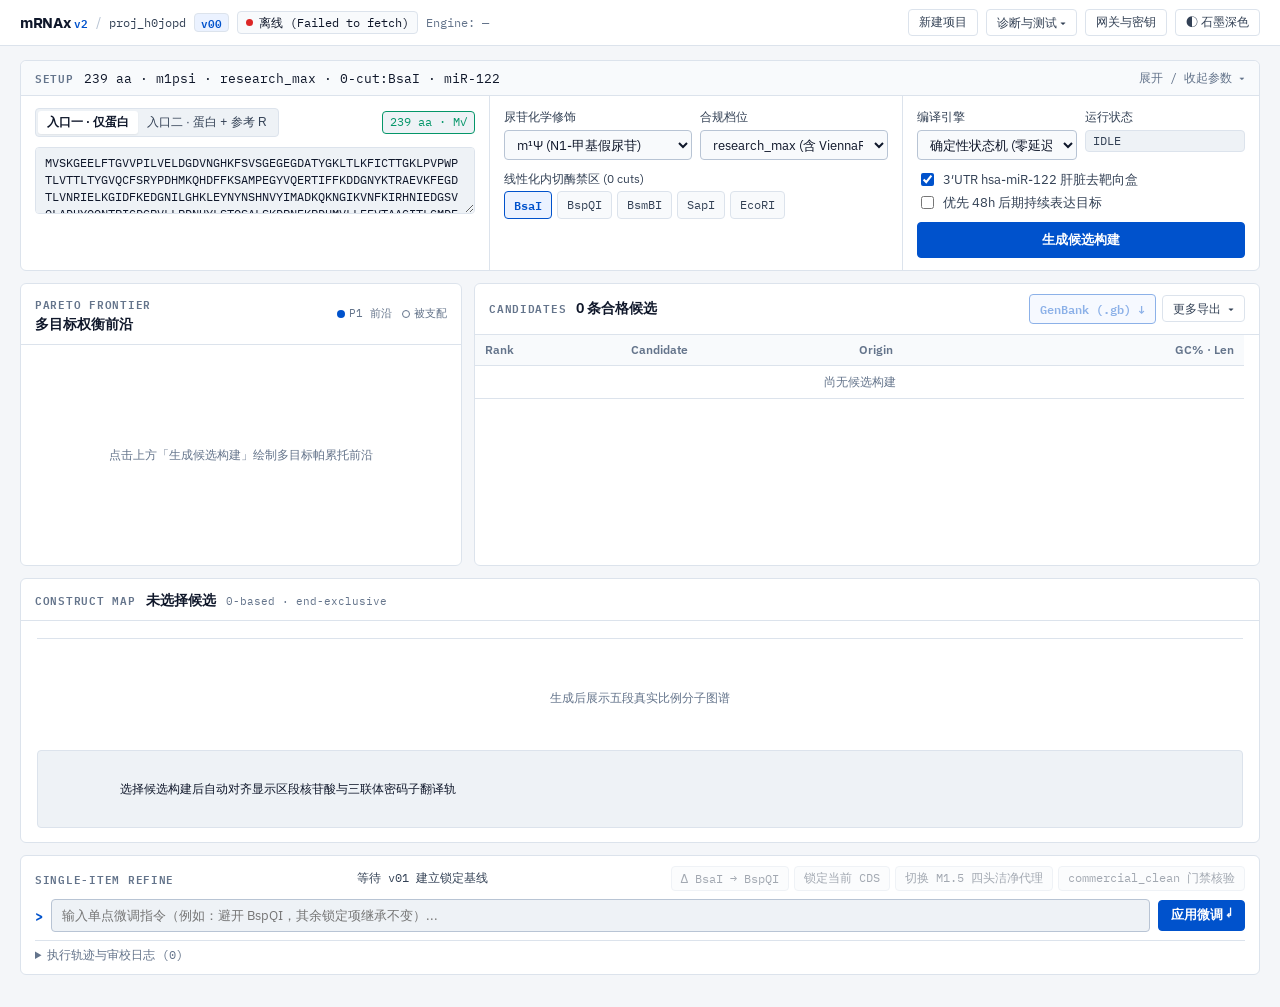
==== commit 39f0aa1f: "chore(webui): bump asset cache version v2.0.1 for Phase B sync (ff47cc0)" ====
--- a/index.html
+++ b/index.html
@@ -10,7 +10,7 @@
       href="https://fonts.googleapis.com/css2?family=IBM+Plex+Mono:wght@400;500;600&family=IBM+Plex+Sans:wght@400;500;600;700&display=swap"
       rel="stylesheet"
     />
-    <link rel="stylesheet" href="./styles.css" />
+    <link rel="stylesheet" href="./styles.css?v=2.0.1" />
   </head>
   <body>
     <!-- Compact Single-Row Top Bar (< 8% viewport height) -->
@@ -393,6 +393,6 @@
       </div>
     </dialog>
 
-    <script src="./app.js"></script>
+    <script src="./app.js?v=2.0.1"></script>
   </body>
 </html>
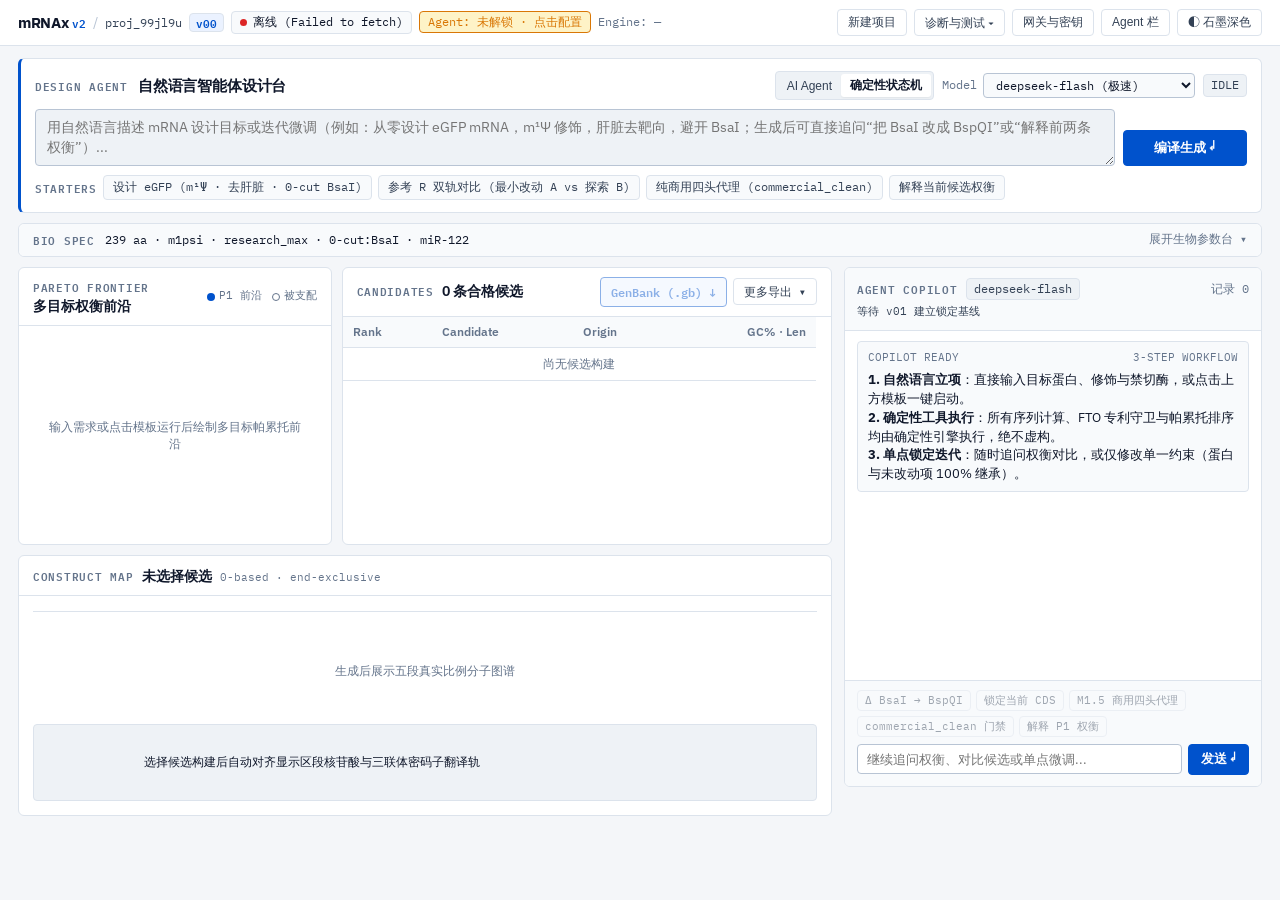
==== commit 4ed63252: "deploy(web): publish AI-native Bio-CAD Studio & DeepSeek agent WebUI" ====
--- a/index.html
+++ b/index.html
@@ -3,17 +3,17 @@
   <head>
     <meta charset="utf-8" />
     <meta name="viewport" content="width=device-width, initial-scale=1" />
-    <title>mRNAx v2 · Sequence &amp; Pareto Bio-CAD</title>
+    <title>mRNAx v2 · AI-Native Sequence &amp; Pareto Bio-CAD</title>
     <link rel="preconnect" href="https://fonts.googleapis.com" />
     <link rel="preconnect" href="https://fonts.gstatic.com" crossorigin />
     <link
       href="https://fonts.googleapis.com/css2?family=IBM+Plex+Mono:wght@400;500;600&family=IBM+Plex+Sans:wght@400;500;600;700&display=swap"
       rel="stylesheet"
     />
-    <link rel="stylesheet" href="./styles.css?v=2.0.1" />
+    <link rel="stylesheet" href="./styles.css?v=2.1.0" />
   </head>
   <body>
-    <!-- Compact Single-Row Top Bar (< 8% viewport height) -->
+    <!-- Compact Single-Row Top Bar -->
     <header class="top-bar">
       <div class="top-left">
         <span class="wordmark">mRNAx <span class="ver-tag">v2</span></span>
@@ -24,6 +24,9 @@
           <span class="dot" id="dot-gateway"></span>
           <span class="mono" id="txt-gateway">连接中...</span>
         </span>
+        <button type="button" class="auth-pill mono warn" id="pill-agent-auth" title="配置 Agent 访问令牌或个人 API Key">
+          Agent: 未解锁 · 点击配置
+        </button>
         <span class="mono meta-muted hide-sm" id="pill-engine">Engine: —</span>
       </div>
 
@@ -53,6 +56,15 @@
 
         <button
           type="button"
+          class="btn-ghost hide-mobile-copilot-btn"
+          id="btn-toggle-copilot"
+          aria-pressed="true"
+        >
+          Agent 栏
+        </button>
+
+        <button
+          type="button"
           class="btn-theme"
           id="btn-theme-toggle"
           aria-label="切换日光蓝白与哑光石墨深色主题"
@@ -62,17 +74,77 @@
       </div>
     </header>
 
-    <main class="workspace">
-      <!-- Collapsible Entity Composer (AlphaFold / Swiss Bio-CAD Horizontal Bar) -->
-      <details class="setup-fold" id="setup-fold" open>
+    <main class="workspace" id="workspace-root">
+      <!-- B-Primary AI-Native Hero Command Bar -->
+      <section class="panel-surface hero-agent-bar" aria-label="AI-Native 设计指令台">
+        <div class="hero-top-row">
+          <div class="hero-title-group">
+            <span class="sec-kicker">DESIGN AGENT</span>
+            <h1 class="hero-title">自然语言智能体设计台</h1>
+          </div>
+
+          <div class="hero-controls">
+            <div class="seg-tabs engine-switch" role="group" aria-label="执行引擎切换">
+              <button type="button" class="tab engine-opt" data-mode="llm_agent" id="btn-mode-agent">
+                AI Agent
+              </button>
+              <button type="button" class="tab engine-opt active" data-mode="deterministic" id="btn-mode-det">
+                确定性状态机
+              </button>
+            </div>
+
+            <label class="inline-model-wrap mono" aria-label="Agent 模型选择">
+              <span class="meta-muted">Model</span>
+              <select id="sel-llm-model" class="ctrl-select ctrl-select-compact mono">
+                <option value="deepseek-flash" selected>deepseek-flash (极速)</option>
+                <option value="deepseek-v4-pro">deepseek-v4-pro (深度推理)</option>
+              </select>
+            </label>
+
+            <span class="badge mono" id="badge-outcome">IDLE</span>
+          </div>
+        </div>
+
+        <div class="hero-composer-row">
+          <textarea
+            id="input-utterance"
+            class="hero-textarea"
+            rows="2"
+            aria-label="自然语言设计指令或单字段微调"
+            placeholder="用自然语言描述 mRNA 设计目标或迭代微调（例如：从零设计 eGFP mRNA，m¹Ψ 修饰，肝脏去靶向，避开 BsaI；生成后可直接追问“把 BsaI 改成 BspQI”或“解释前两条权衡”）..."
+          ></textarea>
+          <button type="button" class="btn-primary hero-send-btn" id="btn-send-turn">
+            编译生成 ↵
+          </button>
+        </div>
+
+        <div class="hero-starters" role="group" aria-label="快速科研任务模板">
+          <span class="sec-kicker">STARTERS</span>
+          <button type="button" class="chip mono starter-chip" id="starter-egfp">
+            设计 eGFP (m¹Ψ · 去肝脏 · 0-cut BsaI)
+          </button>
+          <button type="button" class="chip mono starter-chip" id="starter-ref-r">
+            参考 R 双轨对比 (最小改动 A vs 探索 B)
+          </button>
+          <button type="button" class="chip mono starter-chip" id="starter-commercial">
+            纯商用四头代理 (commercial_clean)
+          </button>
+          <button type="button" class="chip mono starter-chip" id="starter-tradeoffs">
+            解释当前候选权衡
+          </button>
+        </div>
+      </section>
+
+      <!-- Collapsible Bio-CAD Parameter Tray (Collapsed by default in B-Primary layout) -->
+      <details class="setup-fold" id="setup-fold">
         <summary class="setup-summary">
           <div class="setup-summary-left">
-            <span class="sec-kicker">SETUP</span>
+            <span class="sec-kicker">BIO SPEC</span>
             <span class="mono" id="setup-collapsed-summary">
-              eGFP · 239 aa · m1Psi · BsaI
+              eGFP · 239 aa · m1psi · research_max · 0-cut:BsaI · miR-122
             </span>
           </div>
-          <span class="setup-toggle-hint mono">展开 / 收起参数 ▾</span>
+          <span class="setup-toggle-hint mono">展开生物参数台 ▾</span>
         </summary>
 
         <div class="setup-grid">
@@ -138,21 +210,15 @@
             </div>
           </div>
 
-          <!-- Column 3: Modules, Execution Engine & Primary Run CTA -->
+          <!-- Column 3: Modules, Execution Engine & Direct Form Compile CTA -->
           <div class="setup-col setup-col-cta">
-            <div class="field-row-2">
-              <label class="field-lbl">
-                <span>编译引擎</span>
-                <select id="sel-exec-mode" class="ctrl-select">
-                  <option value="deterministic" selected>确定性状态机 (零延迟)</option>
-                  <option value="llm_agent">LLM Agent 工具编排</option>
-                </select>
-              </label>
-              <div class="field-lbl">
-                <span>运行状态</span>
-                <span class="badge mono" id="badge-outcome">IDLE</span>
-              </div>
-            </div>
+            <label class="field-lbl">
+              <span>编译引擎</span>
+              <select id="sel-exec-mode" class="ctrl-select">
+                <option value="deterministic" selected>确定性状态机 (零延迟)</option>
+                <option value="llm_agent">LLM Agent 工具编排</option>
+              </select>
+            </label>
 
             <div class="check-group">
               <label class="chk-row">
@@ -166,173 +232,182 @@
             </div>
 
             <button type="button" class="btn-primary" id="btn-submit-initial">
-              生成候选构建
+              按表单直接编译
             </button>
           </div>
         </div>
       </details>
 
-      <!-- Non-Modal Guardrail / Compliance Banner (Hidden when clean) -->
-      <section id="banner-notes" class="notice-banner" hidden></section>
-
-      <!-- Scheme 3 Auto-Appearing Revision Ledger & Same-Scale v01/v02 Track Comparison -->
-      <section id="revision-ledger" class="panel-surface ledger-panel" hidden>
-        <div class="ledger-header">
-          <div class="ledger-title-group">
-            <span class="sec-kicker">REVISION DIFF</span>
-            <span class="mono ledger-ver" id="ledger-ver-span">v01 → v02</span>
-            <span class="ledger-delta mono" id="ledger-delta-summary"></span>
-          </div>
-          <div class="ledger-locks mono" id="ledger-locks-bar"></div>
-        </div>
-        <div class="dual-scale-tracks" id="dual-scale-tracks"></div>
-      </section>
-
-      <!-- Scheme 2 Upper Stage: 2D Pareto Scatter + Sortable Sparkbar Candidate Matrix -->
-      <section class="pareto-stage">
-        <!-- Left: 2D Pareto Frontier Scatter -->
-        <div class="panel-surface pareto-plot-box">
-          <div class="panel-head">
-            <div>
-              <span class="sec-kicker">PARETO FRONTIER</span>
-              <h2 class="panel-title" id="pareto-plot-title">多目标权衡前沿</h2>
-            </div>
-            <div class="plot-legend mono">
-              <span><i class="lg-dot p1"></i>P1 前沿</span>
-              <span><i class="lg-dot dom"></i>被支配</span>
-            </div>
-          </div>
-          <div class="svg-wrap" id="pareto-svg-wrap">
-            <div class="empty-hint mono">点击上方「生成候选构建」绘制多目标帕累托前沿</div>
-          </div>
-        </div>
-
-        <!-- Right: Candidate Matrix & Bound Revision Export -->
-        <div class="panel-surface candidate-table-box">
-          <div class="panel-head">
-            <div class="panel-head-left">
-              <span class="sec-kicker">CANDIDATES</span>
-              <h2 class="panel-title" id="txt-cand-count">0 条合格候选</h2>
-            </div>
-
-            <div class="export-bar">
-              <button type="button" class="btn-export-main mono" id="btn-dl-gb" disabled>
-                GenBank (.gb) ↓
-              </button>
-              <details class="dropdown-menu" id="export-more-menu">
-                <summary class="btn-ghost mono">更多导出 ▾</summary>
-                <div class="dropdown-panel dropdown-right">
-                  <button type="button" class="menu-item mono" id="btn-dl-rna" disabled>
-                    full_rna.fasta
+      <!-- Always-Visible Guardrail / Error / Compliance Banner -->
+      <section id="banner-notes" class="notice-banner" role="status" aria-live="polite" hidden></section>
+
+      <!-- Two-Column A+B Fusion Studio: Left Bio-CAD Canvas + Right Sticky Agent Copilot -->
+      <div class="studio-grid" id="studio-grid">
+        <div class="cad-column">
+          <!-- Revision Ledger & Same-Scale v01/v02 Track Comparison -->
+          <section id="revision-ledger" class="panel-surface ledger-panel" hidden>
+            <div class="ledger-header">
+              <div class="ledger-title-group">
+                <span class="sec-kicker">REVISION DIFF</span>
+                <span class="mono ledger-ver" id="ledger-ver-span">v01 → v02</span>
+                <span class="ledger-delta mono" id="ledger-delta-summary"></span>
+              </div>
+              <div class="ledger-locks mono" id="ledger-locks-bar"></div>
+            </div>
+            <div class="dual-scale-tracks" id="dual-scale-tracks"></div>
+          </section>
+
+          <!-- Upper Stage: 2D Pareto Scatter + Sortable Sparkbar Candidate Matrix -->
+          <section class="pareto-stage">
+            <div class="panel-surface pareto-plot-box">
+              <div class="panel-head">
+                <div>
+                  <span class="sec-kicker">PARETO FRONTIER</span>
+                  <h2 class="panel-title" id="pareto-plot-title">多目标权衡前沿</h2>
+                </div>
+                <div class="plot-legend mono">
+                  <span><i class="lg-dot p1"></i>P1 前沿</span>
+                  <span><i class="lg-dot dom"></i>被支配</span>
+                </div>
+              </div>
+              <div class="svg-wrap" id="pareto-svg-wrap">
+                <div class="empty-hint mono">输入需求或点击模板运行后绘制多目标帕累托前沿</div>
+              </div>
+            </div>
+
+            <div class="panel-surface candidate-table-box">
+              <div class="panel-head">
+                <div class="panel-head-left">
+                  <span class="sec-kicker">CANDIDATES</span>
+                  <h2 class="panel-title" id="txt-cand-count">0 条合格候选</h2>
+                </div>
+
+                <div class="export-bar">
+                  <button type="button" class="btn-export-main mono" id="btn-dl-gb" disabled>
+                    GenBank (.gb) ↓
                   </button>
-                  <button type="button" class="menu-item mono" id="btn-dl-cds" disabled>
-                    cds_only.fasta
-                  </button>
-                  <button type="button" class="menu-item mono" id="btn-dl-meta" disabled>
-                    chemistry_metadata.json
-                  </button>
-                  <hr class="menu-hr" />
-                  <button type="button" class="menu-item mono" id="btn-copy-cli" disabled>
-                    复制 CLI 重放命令
-                  </button>
+                  <details class="dropdown-menu" id="export-more-menu">
+                    <summary class="btn-ghost mono">更多导出 ▾</summary>
+                    <div class="dropdown-panel dropdown-right">
+                      <button type="button" class="menu-item mono" id="btn-dl-rna" disabled>
+                        full_rna.fasta
+                      </button>
+                      <button type="button" class="menu-item mono" id="btn-dl-cds" disabled>
+                        cds_only.fasta
+                      </button>
+                      <button type="button" class="menu-item mono" id="btn-dl-meta" disabled>
+                        chemistry_metadata.json
+                      </button>
+                      <hr class="menu-hr" />
+                      <button type="button" class="menu-item mono" id="btn-copy-cli" disabled>
+                        复制 CLI 重放命令
+                      </button>
+                    </div>
+                  </details>
                 </div>
-              </details>
-            </div>
-          </div>
-
-          <div class="table-scroll">
-            <table class="data-table" id="cand-table">
-              <thead>
-                <tr id="cand-thead-row">
-                  <th tabindex="0" data-sort="rank">Rank</th>
-                  <th tabindex="0" data-sort="id">Candidate</th>
-                  <th>Origin</th>
-                  <th tabindex="0" data-sort="gc" class="num-col">GC% · Len</th>
-                </tr>
-              </thead>
-              <tbody id="cand-tbody">
-                <tr>
-                  <td colspan="4" class="empty-cell mono">尚无候选构建</td>
-                </tr>
-              </tbody>
-            </table>
-          </div>
-        </div>
-      </section>
-
-      <!-- Full-Width True-Scale Linear Sequence CAD + Triplet Codon Inspector -->
-      <section class="panel-surface construct-cad-panel">
-        <div class="panel-head">
-          <div class="cad-title-row">
-            <span class="sec-kicker">CONSTRUCT MAP</span>
-            <h2 class="panel-title mono" id="txt-selected-bundle">未选择候选</h2>
-            <span class="mono coord-note">0-based · end-exclusive</span>
-          </div>
-          <label id="chain-picker" hidden>分子 <select id="inspect-chain" class="ctrl-select mono"></select></label>
-          <div class="enzyme-rail mono" id="enzyme-clearance-rail"></div>
-        </div>
-
-        <!-- Proportional Scale Bar + External Stop Pin + Ruler -->
-        <div class="map-canvas" id="map-canvas">
-          <div class="ruler-row mono" id="ruler-row"></div>
-          <div class="prop-track-wrap" id="prop-track-wrap">
-            <div class="empty-hint mono">生成后展示五段真实比例分子图谱</div>
-          </div>
-          <div class="seg-cards-row" id="seg-bar"></div>
-        </div>
-
-        <!-- Codon-Triplet & Amino-Acid Alignment Strip -->
-        <div class="codon-inspector mono" id="seg-inspector">
-          选择候选构建后自动对齐显示区段核苷酸与三联体密码子翻译轨
-        </div>
-      </section>
-
-      <!-- Docked Single-Item Refinement Console -->
-      <section class="panel-surface refine-dock">
-        <div class="refine-quick-row">
-          <span class="sec-kicker">SINGLE-ITEM REFINE</span>
-          <div class="intent-lineage mono" id="intent-lineage-bar">等待 v01 建立锁定基线</div>
-          <div class="quick-actions">
-            <button type="button" class="chip mono" id="quick-refine-bspqi" disabled>
-              Δ BsaI → BspQI
-            </button>
-            <button type="button" class="chip mono" id="quick-refine-lock-cds" disabled>
-              锁定当前 CDS
-            </button>
-            <button type="button" class="chip mono" id="quick-refine-m15-surrogate" disabled>
-              切换 M1.5 四头洁净代理
-            </button>
-            <button type="button" class="chip mono" id="quick-refine-commercial" disabled>
-              commercial_clean 门禁核验
-            </button>
-          </div>
-        </div>
-
-        <div class="refine-input-row">
-          <span class="prompt-caret mono">&gt;</span>
-          <input
-            type="text"
-            id="input-utterance"
-            class="refine-input"
-            aria-label="单字段增量微调或自然语言指令"
-            placeholder="输入单点微调指令（例如：避开 BspQI，其余锁定项继承不变）..."
-          />
-          <button type="button" class="btn-primary btn-compact" id="btn-send-turn">
-            应用微调 ↵
-          </button>
-        </div>
-
-        <details class="activity-drawer" id="activity-drawer">
-          <summary class="mono activity-summary">执行轨迹与审校日志 (<span id="txt-log-count">0</span>)</summary>
-          <div class="chat-stream" id="chat-stream"></div>
-        </details>
-      </section>
+              </div>
+
+              <div class="table-scroll">
+                <table class="data-table" id="cand-table">
+                  <thead>
+                    <tr id="cand-thead-row">
+                      <th tabindex="0" data-sort="rank">Rank</th>
+                      <th tabindex="0" data-sort="id">Candidate</th>
+                      <th>Origin</th>
+                      <th tabindex="0" data-sort="gc" class="num-col">GC% · Len</th>
+                    </tr>
+                  </thead>
+                  <tbody id="cand-tbody">
+                    <tr>
+                      <td colspan="4" class="empty-cell mono">尚无候选构建</td>
+                    </tr>
+                  </tbody>
+                </table>
+              </div>
+            </div>
+          </section>
+
+          <!-- Full-Width True-Scale Linear Sequence CAD + Triplet Codon Inspector -->
+          <section class="panel-surface construct-cad-panel">
+            <div class="panel-head">
+              <div class="cad-title-row">
+                <span class="sec-kicker">CONSTRUCT MAP</span>
+                <h2 class="panel-title mono" id="txt-selected-bundle">未选择候选</h2>
+                <span class="mono coord-note">0-based · end-exclusive</span>
+              </div>
+              <label id="chain-picker" hidden>分子 <select id="inspect-chain" class="ctrl-select mono"></select></label>
+              <div class="enzyme-rail mono" id="enzyme-clearance-rail"></div>
+            </div>
+
+            <div class="map-canvas" id="map-canvas">
+              <div class="ruler-row mono" id="ruler-row"></div>
+              <div class="prop-track-wrap" id="prop-track-wrap">
+                <div class="empty-hint mono">生成后展示五段真实比例分子图谱</div>
+              </div>
+              <div class="seg-cards-row" id="seg-bar"></div>
+            </div>
+
+            <div class="codon-inspector mono" id="seg-inspector">
+              选择候选构建后自动对齐显示区段核苷酸与三联体密码子翻译轨
+            </div>
+          </section>
+        </div>
+
+        <!-- Right Sticky Scientific Copilot Rail (Always Visible by Default) -->
+        <aside class="panel-surface agent-rail" id="agent-rail" aria-label="Agent Copilot 实时对话与迭代栏">
+          <div class="rail-head">
+            <div class="rail-head-top">
+              <div class="rail-title-group">
+                <span class="sec-kicker">AGENT COPILOT</span>
+                <span class="badge mono" id="rail-model-pill">deepseek-flash</span>
+              </div>
+              <span class="mono meta-muted">记录 <span id="txt-log-count">0</span></span>
+            </div>
+            <div class="intent-lineage mono" id="intent-lineage-bar">等待 v01 建立锁定基线</div>
+          </div>
+
+          <div class="chat-stream rail-chat-stream" id="chat-stream"></div>
+
+          <div class="rail-footer">
+            <div class="quick-actions rail-quick-actions">
+              <button type="button" class="chip mono" id="quick-refine-bspqi" disabled>
+                Δ BsaI → BspQI
+              </button>
+              <button type="button" class="chip mono" id="quick-refine-lock-cds" disabled>
+                锁定当前 CDS
+              </button>
+              <button type="button" class="chip mono" id="quick-refine-m15-surrogate" disabled>
+                M1.5 商用四头代理
+              </button>
+              <button type="button" class="chip mono" id="quick-refine-commercial" disabled>
+                commercial_clean 门禁
+              </button>
+              <button type="button" class="chip mono" id="quick-ask-tradeoffs" disabled>
+                解释 P1 权衡
+              </button>
+            </div>
+
+            <div class="rail-composer-row">
+              <input
+                type="text"
+                id="agent-rail-input"
+                class="refine-input"
+                aria-label="在侧栏向 Agent 追问或微调"
+                placeholder="继续追问权衡、对比候选或单点微调..."
+              />
+              <button type="button" class="btn-primary btn-compact" id="btn-agent-rail-send">
+                发送 ↵
+              </button>
+            </div>
+          </div>
+        </aside>
+      </div>
     </main>
 
     <!-- Native Modal Dialog 1: Gateway & Credentials -->
     <dialog id="modal-settings" class="native-dialog" closedby="any" aria-labelledby="dlg-settings-title">
       <div class="dlg-head">
-        <h1 id="dlg-settings-title" class="dlg-title">网关连接与 BYO-LLM 密钥</h1>
+        <h1 id="dlg-settings-title" class="dlg-title">网关连接与 Agent 凭证</h1>
         <form method="dialog">
           <button type="submit" value="cancel" class="btn-ghost mono" aria-label="关闭设置">✕</button>
         </form>
@@ -342,8 +417,9 @@
           <span>7×24 Control Plane HTTPS 地址（仅允许受信任源）</span>
           <input type="url" id="cfg-api-base" class="ctrl-input mono" />
         </label>
+        <p id="cfg-settings-error" class="dlg-error mono" role="alert" hidden></p>
         <label class="field-lbl">
-          <span>Gateway Access Token（仅存当前标签页内存，调用服务端托管队列时可选）</span>
+          <span>Gateway Access Token（解锁服务器 DeepSeek 托管队列；仅存当前标签页内存）</span>
           <input type="password" id="cfg-access-token" class="ctrl-input mono" autocomplete="off" />
         </label>
         <div class="field-row-2">
@@ -358,10 +434,20 @@
             </select>
           </label>
           <label class="field-lbl">
-            <span>临时 BYO API Key（仅存当前标签页内存）</span>
-            <input type="password" id="cfg-byo-key" class="ctrl-input mono" autocomplete="off" />
+            <span>Model 档位</span>
+            <select id="cfg-llm-model" class="ctrl-select mono">
+              <option value="deepseek-flash">deepseek-flash</option>
+              <option value="deepseek-v4-pro">deepseek-v4-pro</option>
+            </select>
           </label>
         </div>
+        <label class="field-lbl">
+          <span>临时 BYO API Key（可选，不走服务器密钥时使用；仅存当前标签页内存）</span>
+          <input type="password" id="cfg-byo-key" class="ctrl-input mono" autocomplete="off" />
+        </label>
+        <p class="dlg-hint mono">
+          提示：可使用 <code>#token=...</code> URL 片段临时导入凭证；页面加载后会立即清除地址栏片段并仅保存在当前标签页内存（不写入 localStorage/sessionStorage），但浏览器书签本身仍会保留原始 URL。
+        </p>
       </div>
       <div class="dlg-foot">
         <button type="button" class="btn-ghost" id="btn-close-settings">取消</button>
@@ -393,6 +479,6 @@
       </div>
     </dialog>
 
-    <script src="./app.js?v=2.0.1"></script>
+    <script src="./app.js?v=2.1.0"></script>
   </body>
 </html>
--- a/styles.css
+++ b/styles.css
@@ -1,5 +1,6 @@
 /* ==========================================================================
-   mRNAx v2 · Hybrid Swiss/AlphaFold Bio-CAD (Light) + Matte Graphite (Dark)
+   mRNAx v2 · AI-Native Bio-CAD (Benchling / AlphaFold / Chai Aesthetic)
+   Light Swiss Bio-CAD Default + Matte Graphite Precision Dark Toggle
    Zero neon glow, 1px architectural hairlines, tabular-nums monospace rhythm
    ========================================================================== */
 
@@ -8,7 +9,6 @@
   --font-sans: "IBM Plex Sans", -apple-system, BlinkMacSystemFont, "PingFang SC", "Noto Sans SC", sans-serif;
   --font-mono: "IBM Plex Mono", ui-monospace, SFMono-Regular, Menlo, monospace;
 
-  /* Scheme 2 Primary Base: Clean Daylight AlphaFold / Swiss Bio-CAD */
   --bg-page: #f4f6f9;
   --bg-surface: #ffffff;
   --bg-subtle: #f8fafc;
@@ -28,8 +28,10 @@
   --accent-diff-bg: #fef3c7;
 
   --ok: #059669;
+  --ok-soft: #ecfdf5;
   --warn: #d97706;
   --err: #dc2626;
+  --err-soft: #fef2f2;
 
   /* True-Scale 5-Part Molecular Feature Colors */
   --seg-utr5: #1d4ed8;
@@ -45,7 +47,6 @@
 html[data-theme="graphite"] {
   color-scheme: dark;
 
-  /* Scheme 4 Secondary Mode: Matte Graphite Precision Instrument (Zero Purple/Neon) */
   --bg-page: #111214;
   --bg-surface: #18191c;
   --bg-subtle: #1e2024;
@@ -65,8 +66,10 @@
   --accent-diff-bg: rgba(245, 166, 35, 0.14);
 
   --ok: #3ecf8e;
+  --ok-soft: rgba(62, 207, 142, 0.12);
   --warn: #f5a623;
   --err: #e5484d;
+  --err-soft: rgba(229, 72, 77, 0.14);
 
   --seg-utr5: #5b8def;
   --seg-cds: #2ea876;
@@ -102,17 +105,16 @@
   font-variant-numeric: tabular-nums;
 }
 
-/* --- Compact Top Bar (< 8% Viewport Height) --- */
+/* --- Compact Top Bar --- */
 .top-bar {
-  position: sticky;
-  top: 0;
+  position: relative;
   z-index: 20;
   display: flex;
   align-items: safe center;
   justify-content: space-between;
-  gap: 12px;
+  gap: 10px;
   min-block-size: 46px;
-  padding: 6px 20px;
+  padding: 6px 18px;
   background: var(--bg-surface);
   border-block-end: 1px solid var(--border);
 }
@@ -122,7 +124,8 @@
   display: flex;
   align-items: safe center;
   flex-wrap: wrap;
-  gap: 8px;
+  gap: 7px;
+  min-inline-size: 0;
 }
 
 .wordmark {
@@ -148,7 +151,7 @@
 }
 
 .meta-muted {
-  font-size: 12px;
+  font-size: 11.5px;
   color: var(--ink-muted);
 }
 
@@ -167,10 +170,32 @@
   align-items: center;
   gap: 6px;
   padding: 2px 8px;
-  font-size: 12px;
-  background: var(--bg-subtle);
-  border: 1px solid var(--border);
-  border-radius: var(--radius-sm);
+  font-size: 11.5px;
+  background: var(--bg-subtle);
+  border: 1px solid var(--border);
+  border-radius: var(--radius-sm);
+}
+
+.auth-pill {
+  display: inline-flex;
+  align-items: center;
+  padding: 2px 8px;
+  font-size: 11.5px;
+  border-radius: var(--radius-sm);
+  border: 1px solid var(--border);
+  background: var(--bg-subtle);
+  color: var(--ink-secondary);
+  cursor: pointer;
+}
+.auth-pill.ok {
+  background: var(--ok-soft);
+  color: var(--ok);
+  border-color: var(--ok);
+}
+.auth-pill.warn {
+  background: var(--accent-diff-bg);
+  color: var(--warn);
+  border-color: var(--warn);
 }
 
 .dot {
@@ -188,12 +213,12 @@
 
 /* --- Main Workspace Container --- */
 .workspace {
-  max-inline-size: 1480px;
+  max-inline-size: 1520px;
   margin-inline: auto;
-  padding: 14px 20px 32px;
-  display: flex;
-  flex-direction: column;
-  gap: 12px;
+  padding: 12px 18px 28px;
+  display: flex;
+  flex-direction: column;
+  gap: 10px;
 }
 
 .panel-surface {
@@ -217,8 +242,8 @@
   align-items: safe center;
   justify-content: space-between;
   flex-wrap: wrap;
-  gap: 10px;
-  padding: 10px 14px;
+  gap: 8px;
+  padding: 9px 14px;
   border-block-end: 1px solid var(--border);
 }
 
@@ -226,14 +251,133 @@
 .cad-title-row {
   display: flex;
   align-items: baseline;
-  gap: 10px;
+  gap: 8px;
   flex-wrap: wrap;
 }
 
 .panel-title {
   margin: 0;
-  font-size: 14px;
+  font-size: 13.5px;
   font-weight: 600;
+}
+
+/* --- B-Primary AI-Native Hero Command Bar --- */
+.hero-agent-bar {
+  padding: 12px 14px;
+  display: flex;
+  flex-direction: column;
+  gap: 9px;
+  border-inline-start: 3px solid var(--accent);
+}
+
+.hero-top-row {
+  display: flex;
+  align-items: center;
+  justify-content: space-between;
+  flex-wrap: wrap;
+  gap: 8px;
+}
+
+.hero-title-group {
+  display: flex;
+  align-items: baseline;
+  gap: 10px;
+  flex-wrap: wrap;
+}
+
+.hero-title {
+  margin: 0;
+  font-size: 15px;
+  font-weight: 600;
+  letter-spacing: -0.01em;
+}
+
+.hero-controls {
+  display: flex;
+  align-items: center;
+  flex-wrap: wrap;
+  gap: 8px;
+  min-inline-size: 0;
+}
+
+.inline-model-wrap {
+  display: inline-flex;
+  align-items: center;
+  gap: 6px;
+  font-size: 12px;
+}
+
+.ctrl-select-compact {
+  inline-size: auto;
+  padding: 3px 8px;
+  font-size: 12px;
+}
+
+.hero-composer-row {
+  display: flex;
+  align-items: stretch;
+  gap: 8px;
+}
+
+.hero-textarea {
+  flex: 1 1 280px;
+  min-inline-size: 0;
+  min-block-size: 54px;
+  max-block-size: 130px;
+  resize: vertical;
+  padding: 8px 11px;
+  font-size: 13.5px;
+  font-family: inherit;
+  line-height: 1.45;
+  color: var(--ink);
+  background: var(--bg-inset);
+  border: 1px solid var(--border-strong);
+  border-radius: var(--radius-sm);
+}
+.hero-textarea:focus,
+.refine-input:focus,
+.seq-textarea:focus {
+  outline: 2px solid var(--accent);
+  outline-offset: -1px;
+}
+
+.hero-send-btn {
+  margin-block-start: 0;
+  padding: 0 18px;
+  min-inline-size: 124px;
+  display: inline-flex;
+  align-items: center;
+  justify-content: center;
+  gap: 6px;
+  white-space: nowrap;
+}
+
+.hero-starters {
+  display: flex;
+  align-items: center;
+  flex-wrap: wrap;
+  gap: 6px;
+}
+
+.starter-chip {
+  font-size: 11.5px;
+  padding: 3px 8px;
+}
+
+.spin {
+  display: inline-block;
+  inline-size: 11px;
+  block-size: 11px;
+  border: 1.8px solid currentColor;
+  border-inline-end-color: transparent;
+  border-radius: 50%;
+  animation: mrnax-spin 0.75s linear infinite;
+}
+
+@keyframes mrnax-spin {
+  to {
+    transform: rotate(360deg);
+  }
 }
 
 /* --- Collapsible Setup Strip --- */
@@ -249,7 +393,8 @@
   display: flex;
   align-items: center;
   justify-content: space-between;
-  padding: 8px 14px;
+  gap: 8px;
+  padding: 7px 14px;
   background: var(--bg-subtle);
   border-radius: var(--radius-md);
   user-select: none;
@@ -266,13 +411,17 @@
 .setup-summary-left {
   display: flex;
   align-items: center;
+  flex-wrap: wrap;
   gap: 10px;
-  font-size: 12.5px;
+  font-size: 12px;
+  min-inline-size: 0;
+  overflow-wrap: anywhere;
 }
 
 .setup-toggle-hint {
   font-size: 11.5px;
   color: var(--ink-muted);
+  white-space: nowrap;
 }
 
 .setup-grid {
@@ -317,6 +466,7 @@
   padding: 3px 9px;
   border-radius: 3px;
   cursor: pointer;
+  white-space: nowrap;
 }
 .seg-tabs .tab.active {
   background: var(--bg-surface);
@@ -377,6 +527,11 @@
   max-inline-size: 100%;
   min-inline-size: 0;
 }
+.ctrl-select-compact {
+  inline-size: auto;
+  padding: 3px 8px;
+  font-size: 12px;
+}
 
 .chip-group {
   display: flex;
@@ -392,7 +547,6 @@
   border: 1px solid var(--border);
   border-radius: var(--radius-sm);
   cursor: pointer;
-  transition: border-color 140ms ease, background-color 140ms ease;
 }
 .chip:hover:not(:disabled) {
   border-color: var(--accent);
@@ -443,7 +597,7 @@
   background: var(--accent-hover);
 }
 .btn-primary:disabled {
-  opacity: 0.5;
+  opacity: 0.6;
   cursor: not-allowed;
 }
 .btn-compact {
@@ -498,6 +652,7 @@
   border-color: var(--warn);
 }
 .badge.ok {
+  background: var(--ok-soft);
   color: var(--ok);
   border-color: var(--ok);
 }
@@ -553,7 +708,7 @@
   margin: 4px 0;
 }
 
-/* --- Guardrail / Notice Banner --- */
+/* --- Guardrail / Error Banner --- */
 .notice-banner {
   padding: 10px 14px;
   font-size: 13px;
@@ -562,9 +717,49 @@
   border: 1px solid var(--warn);
   border-inline-start-width: 4px;
   border-radius: var(--radius-sm);
-}
-
-/* --- Scheme 3: Revision Ledger & Same-Scale Dual Track Diff --- */
+  min-inline-size: 0;
+  max-inline-size: 100%;
+  overflow-wrap: anywhere;
+  word-break: break-word;
+}
+.notice-banner code,
+.turn-card code {
+  overflow-wrap: anywhere;
+  word-break: break-word;
+}
+.notice-banner.err {
+  background: var(--err-soft);
+  border-color: var(--err);
+}
+.banner-actions {
+  margin-block-start: 8px;
+  display: flex;
+  flex-wrap: wrap;
+  gap: 8px;
+}
+
+/* --- Two-Column Split Studio (A+B Fusion) --- */
+.studio-grid {
+  display: grid;
+  grid-template-columns: minmax(0, 1.85fr) minmax(330px, 0.95fr);
+  gap: 12px;
+  align-items: start;
+}
+.studio-grid.copilot-collapsed {
+  grid-template-columns: minmax(0, 1fr);
+}
+.studio-grid.copilot-collapsed .agent-rail {
+  display: none;
+}
+
+.cad-column {
+  display: flex;
+  flex-direction: column;
+  gap: 10px;
+  min-inline-size: 0;
+}
+
+/* --- Revision Ledger & Same-Scale Dual Track Diff --- */
 .ledger-panel {
   padding: 10px 14px;
   display: flex;
@@ -645,16 +840,16 @@
   overflow: clip;
 }
 
-/* --- Scheme 2: 2D Pareto Frontier + Sortable Candidate Matrix --- */
+/* --- 2D Pareto Frontier + Sortable Candidate Matrix --- */
 .pareto-stage {
   display: grid;
-  grid-template-columns: minmax(320px, 0.72fr) minmax(480px, 1.28fr);
-  gap: 12px;
+  grid-template-columns: minmax(290px, 0.78fr) minmax(380px, 1.22fr);
+  gap: 10px;
 }
 
 .svg-wrap {
-  padding: 10px 14px;
-  min-block-size: 220px;
+  padding: 10px 12px;
+  min-block-size: 218px;
   display: flex;
   align-items: center;
   justify-content: center;
@@ -736,7 +931,6 @@
 
 .data-table tbody tr {
   cursor: pointer;
-  transition: background-color 120ms ease;
 }
 .data-table tbody tr:hover {
   background: var(--bg-subtle);
@@ -815,7 +1009,7 @@
 }
 
 .map-canvas {
-  padding: 14px 16px 10px;
+  padding: 12px 14px 10px;
   display: flex;
   flex-direction: column;
   gap: 8px;
@@ -903,7 +1097,7 @@
 }
 
 .codon-inspector {
-  margin: 0 16px 14px;
+  margin: 0 14px 14px;
   padding: 10px 12px;
   font-size: 12px;
   line-height: 1.55;
@@ -912,99 +1106,178 @@
   border-radius: var(--radius-sm);
   overflow-x: auto;
   white-space: pre;
-}
-
-/* --- Docked Single-Item Refinement Console --- */
-.refine-dock {
-  padding: 10px 14px;
-  display: flex;
-  flex-direction: column;
-  gap: 8px;
-}
-
-.refine-quick-row {
+  max-inline-size: calc(100% - 28px);
+}
+
+/* --- Sticky Right Agent Copilot Rail --- */
+.agent-rail {
+  position: sticky;
+  top: 12px;
+  display: flex;
+  flex-direction: column;
+  max-block-size: calc(100dvh - 24px);
+  min-block-size: 520px;
+  overflow: hidden;
+}
+
+.rail-head {
+  padding: 10px 12px;
+  border-block-end: 1px solid var(--border);
+  background: var(--bg-subtle);
+  display: flex;
+  flex-direction: column;
+  gap: 4px;
+}
+
+.rail-head-top {
   display: flex;
   align-items: center;
   justify-content: space-between;
-  flex-wrap: wrap;
+  gap: 8px;
+}
+
+.rail-title-group {
+  display: flex;
+  align-items: center;
   gap: 8px;
 }
 
 .intent-lineage {
+  font-size: 11px;
+  color: var(--ink-secondary);
+  overflow-wrap: anywhere;
+}
+
+.rail-chat-stream {
+  flex: 1 1 auto;
+  overflow-y: auto;
+  overscroll-behavior: contain;
+  padding: 10px 12px;
+  display: flex;
+  flex-direction: column;
+  gap: 8px;
+  min-block-size: 200px;
+}
+
+.turn-card {
+  padding: 8px 10px;
+  font-size: 12.5px;
+  background: var(--bg-subtle);
+  border: 1px solid var(--border);
+  border-radius: var(--radius-sm);
+  overflow-wrap: anywhere;
+}
+.turn-card.user {
+  background: var(--accent-soft);
+  border-color: var(--border);
+  border-inline-start: 3px solid var(--accent);
+}
+.turn-card.agent {
+  background: var(--bg-surface);
+  border-inline-start: 3px solid var(--ok);
+}
+.turn-card.warn {
+  background: var(--accent-diff-bg);
+  border-color: var(--warn);
+  border-inline-start: 3px solid var(--warn);
+}
+.turn-card.err {
+  background: var(--err-soft);
+  border-color: var(--err);
+  border-inline-start: 3px solid var(--err);
+}
+.turn-card.pending {
+  background: var(--bg-inset);
+  border-style: dashed;
+}
+
+.turn-meta {
+  display: flex;
+  justify-content: space-between;
+  gap: 8px;
+  font-family: var(--font-mono);
+  font-size: 10.5px;
+  color: var(--ink-muted);
+  margin-block-end: 4px;
+}
+
+.agent-prose {
+  margin-block-start: 5px;
+  font-size: 12.5px;
+  line-height: 1.5;
+}
+.agent-prose code {
+  font-family: var(--font-mono);
   font-size: 11.5px;
+  padding: 1px 4px;
+  background: var(--bg-inset);
+  border: 1px solid var(--border);
+  border-radius: 3px;
+}
+.agent-prose ul {
+  margin: 4px 0;
+  padding-inline-start: 18px;
+}
+
+.tool-trace-strip {
+  margin-block-start: 6px;
+  border: 1px solid var(--border);
+  border-radius: var(--radius-sm);
+  background: var(--bg-inset);
+  padding: 4px 7px;
+  font-size: 11px;
+}
+.tool-trace-strip summary {
+  cursor: pointer;
   color: var(--ink-secondary);
 }
+.tool-trace-list {
+  margin: 5px 0 0;
+  padding-inline-start: 16px;
+  color: var(--ink-muted);
+}
+
+.rail-footer {
+  padding: 9px 12px 11px;
+  border-block-start: 1px solid var(--border);
+  background: var(--bg-subtle);
+  display: flex;
+  flex-direction: column;
+  gap: 7px;
+}
 
 .quick-actions {
   display: flex;
   flex-wrap: wrap;
   gap: 5px;
 }
-
-.refine-input-row {
-  display: flex;
-  align-items: center;
-  gap: 8px;
-}
-
-.prompt-caret {
-  font-weight: 700;
-  color: var(--accent);
+.rail-quick-actions .chip {
+  font-size: 11px;
+  padding: 2px 7px;
+}
+
+.rail-composer-row {
+  display: flex;
+  align-items: center;
+  gap: 6px;
 }
 
 .refine-input {
-  flex: 1 1 240px;
+  flex: 1 1 160px;
   min-inline-size: 0;
-  padding: 7px 10px;
-  font-size: 13px;
+  padding: 6px 9px;
+  font-size: 12.5px;
   font-family: inherit;
   color: var(--ink);
-  background: var(--bg-inset);
+  background: var(--bg-surface);
   border: 1px solid var(--border-strong);
   border-radius: var(--radius-sm);
 }
 
-.activity-drawer {
-  border-block-start: 1px solid var(--border);
-  padding-block-start: 6px;
-}
-.activity-summary {
-  font-size: 11.5px;
-  color: var(--ink-muted);
-  cursor: pointer;
-}
-.chat-stream {
-  margin-block-start: 6px;
-  max-block-size: 180px;
-  overflow-y: auto;
-  overscroll-behavior: contain;
-  display: flex;
-  flex-direction: column;
-  gap: 6px;
-}
-.turn-card {
-  padding: 7px 10px;
-  font-size: 12px;
-  background: var(--bg-subtle);
-  border: 1px solid var(--border);
-  border-radius: var(--radius-sm);
-}
-.turn-card.warn {
-  border-inline-start: 3px solid var(--warn);
-}
-.turn-meta {
-  display: flex;
-  justify-content: space-between;
-  font-family: var(--font-mono);
-  font-size: 11px;
-  color: var(--ink-muted);
-  margin-block-end: 3px;
-}
-
-/* --- Native <dialog> Modals (modern-web-guidance: dialog) --- */
+/* --- Native <dialog> Modals --- */
 .native-dialog {
   padding: 0;
-  inline-size: min(92dvw, 480px);
+  inline-size: min(92dvw, 500px);
   color: var(--ink);
   background: var(--bg-surface);
   border: 1px solid var(--border-strong);
@@ -1048,6 +1321,23 @@
   flex-direction: column;
   gap: 10px;
 }
+.dlg-hint {
+  margin: 0;
+  font-size: 11.5px;
+  color: var(--ink-muted);
+  line-height: 1.45;
+}
+.dlg-error {
+  margin: 0;
+  padding: 7px 10px;
+  border-radius: var(--radius-sm);
+  border: 1px solid color-mix(in srgb, var(--err) 45%, transparent);
+  background: var(--err-soft);
+  color: var(--err);
+  font-size: 11.5px;
+  line-height: 1.4;
+  overflow-wrap: anywhere;
+}
 
 .selftest-head-bar {
   display: flex;
@@ -1072,9 +1362,34 @@
   border-radius: var(--radius-sm);
 }
 
+@media (max-width: 1180px) {
+  .pareto-stage {
+    grid-template-columns: minmax(0, 1fr);
+  }
+}
+
+@media (max-width: 1120px) {
+  .studio-grid {
+    grid-template-columns: minmax(0, 1fr);
+  }
+  .studio-grid.copilot-collapsed .agent-rail {
+    display: flex;
+  }
+  .agent-rail {
+    position: static;
+    max-block-size: none;
+    min-block-size: 320px;
+  }
+  .rail-chat-stream {
+    max-block-size: 340px;
+  }
+  .hide-mobile-copilot-btn {
+    display: none;
+  }
+}
+
 @media (max-width: 980px) {
-  .setup-grid,
-  .pareto-stage {
+  .setup-grid {
     grid-template-columns: minmax(0, 1fr);
   }
   .setup-col {
@@ -1090,6 +1405,30 @@
 }
 
 @media (max-width: 520px) {
+  .top-bar {
+    padding: 6px 10px;
+    flex-direction: column;
+    align-items: stretch;
+  }
+  .top-right {
+    justify-content: flex-start;
+    gap: 5px;
+  }
+  .top-right .btn-ghost,
+  .top-right .btn-theme {
+    padding: 3px 7px;
+    font-size: 11.5px;
+  }
+  .workspace {
+    padding: 10px 10px 26px;
+  }
+  .hero-composer-row {
+    flex-direction: column;
+  }
+  .hero-send-btn {
+    padding: 8px 14px;
+    min-inline-size: 0;
+  }
   .field-row-2 {
     grid-template-columns: minmax(0, 1fr);
   }
@@ -1103,5 +1442,6 @@
   *::before,
   *::after {
     transition-duration: 0.01ms !important;
-  }
-}
+    animation-duration: 0.01ms !important;
+  }
+}
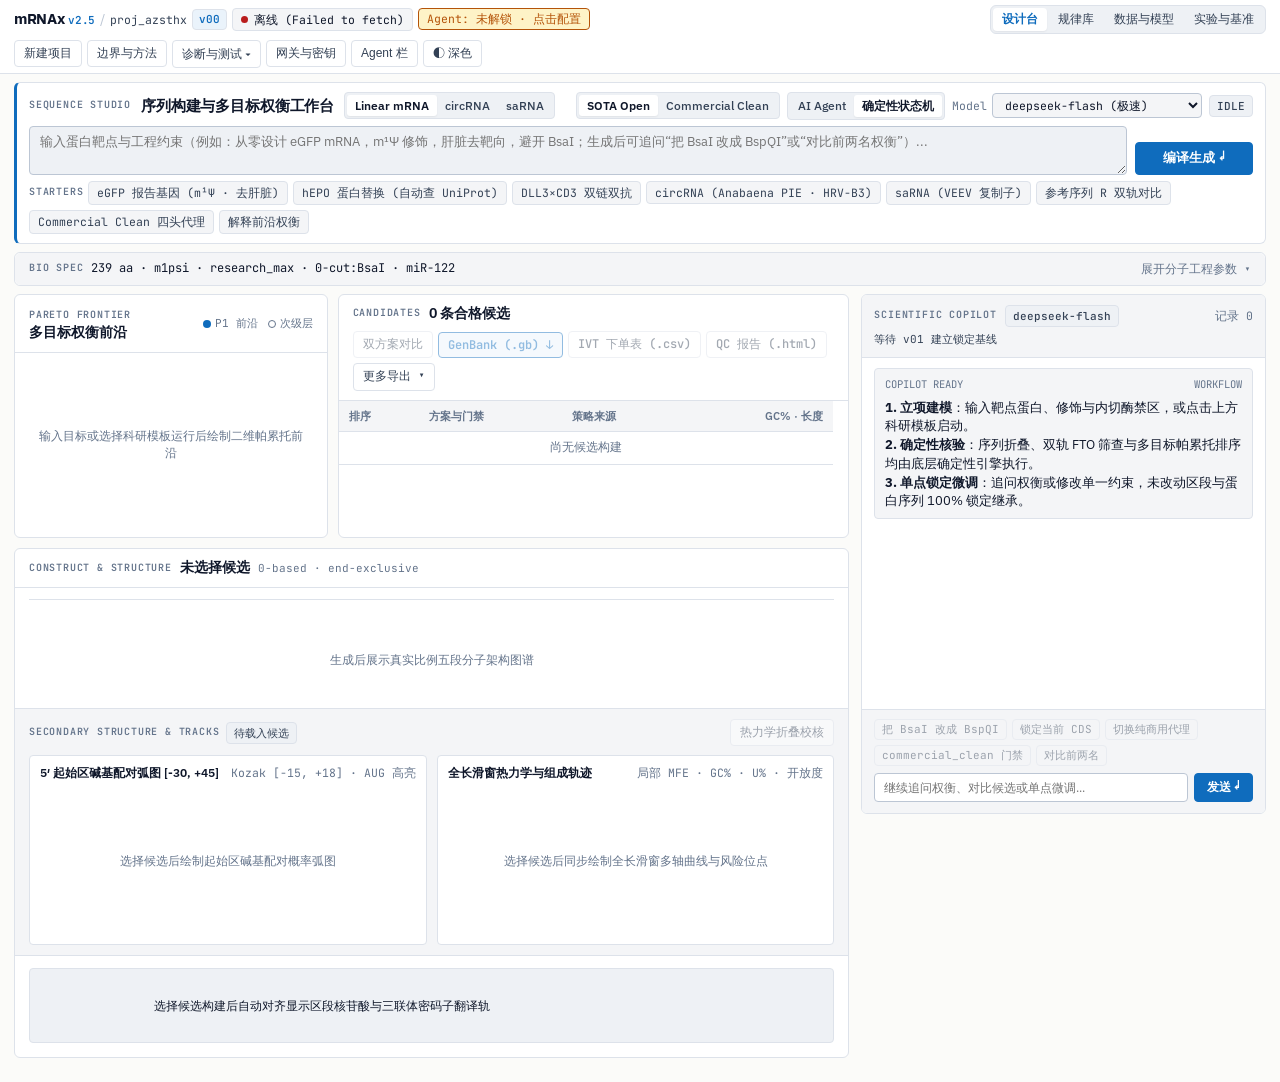
==== commit 630b81f0: "deploy(web): publish mRNAx v2.5 Swiss Bio-CAD workbench (0871c82)" ====
--- a/index.html
+++ b/index.html
@@ -3,20 +3,20 @@
   <head>
     <meta charset="utf-8" />
     <meta name="viewport" content="width=device-width, initial-scale=1" />
-    <title>mRNAx v2 · AI-Native Sequence &amp; Pareto Bio-CAD</title>
+    <title>mRNAx v2.5 · RNA Sequence &amp; Structure Workbench</title>
     <link rel="preconnect" href="https://fonts.googleapis.com" />
     <link rel="preconnect" href="https://fonts.gstatic.com" crossorigin />
     <link
-      href="https://fonts.googleapis.com/css2?family=IBM+Plex+Mono:wght@400;500;600&family=IBM+Plex+Sans:wght@400;500;600;700&display=swap"
+      href="https://fonts.googleapis.com/css2?family=IBM+Plex+Mono:wght@400;500;600&family=IBM+Plex+Sans:wght@400;500;600;700&family=JetBrains+Mono:wght@400;500;600&display=swap"
       rel="stylesheet"
     />
-    <link rel="stylesheet" href="./styles.css?v=2.1.0" />
+    <link rel="stylesheet" href="./styles.css?v=2.5.1" />
   </head>
   <body>
-    <!-- Compact Single-Row Top Bar -->
+    <!-- Swiss-Grid Top Navigation & Session Status Bar -->
     <header class="top-bar">
       <div class="top-left">
-        <span class="wordmark">mRNAx <span class="ver-tag">v2</span></span>
+        <span class="wordmark">mRNAx <span class="ver-tag">v2.5</span></span>
         <span class="sep-slash">/</span>
         <span class="mono meta-id" id="txt-project-id">proj_init</span>
         <span class="rev-pill mono" id="badge-active-rev">v00</span>
@@ -24,18 +24,65 @@
           <span class="dot" id="dot-gateway"></span>
           <span class="mono" id="txt-gateway">连接中...</span>
         </span>
-        <button type="button" class="auth-pill mono warn" id="pill-agent-auth" title="配置 Agent 访问令牌或个人 API Key">
+        <button
+          type="button"
+          class="auth-pill mono warn"
+          id="pill-agent-auth"
+          title="配置 Agent 访问令牌或个人 API Key"
+        >
           Agent: 未解锁 · 点击配置
         </button>
         <span class="mono meta-muted hide-sm" id="pill-engine">Engine: —</span>
       </div>
 
+      <nav class="primary-nav" id="primary-nav-tabs" aria-label="主工作台视图切换">
+        <button
+          type="button"
+          class="nav-tab active"
+          id="tab-btn-studio"
+          data-tab="studio"
+          aria-pressed="true"
+        >
+          设计台
+        </button>
+        <button
+          type="button"
+          class="nav-tab"
+          id="tab-btn-rules"
+          data-tab="rules"
+          aria-pressed="false"
+        >
+          规律库
+        </button>
+        <button
+          type="button"
+          class="nav-tab"
+          id="tab-btn-data"
+          data-tab="data-hub"
+          aria-pressed="false"
+        >
+          数据与模型
+        </button>
+        <button
+          type="button"
+          class="nav-tab"
+          id="tab-btn-benchmarks"
+          data-tab="benchmarks"
+          aria-pressed="false"
+        >
+          实验与基准
+        </button>
+      </nav>
+
       <div class="top-right">
         <button type="button" class="btn-ghost" id="btn-new-session">新建项目</button>
+        <button type="button" class="btn-ghost" id="btn-open-boundaries">
+          边界与方法 <span class="mono count-chip" id="badge-boundary-count" hidden>0</span>
+        </button>
 
         <details class="dropdown-menu" id="diag-menu">
           <summary class="btn-ghost">诊断与测试 ▾</summary>
-          <div class="dropdown-panel">
+          <div class="dropdown-panel dropdown-right">
             <button type="button" class="menu-item" id="btn-run-selftest">
               运行 6/6 全链路实时自测
             </button>
@@ -67,340 +114,835 @@
           type="button"
           class="btn-theme"
           id="btn-theme-toggle"
-          aria-label="切换日光蓝白与哑光石墨深色主题"
+          aria-label="切换浅色与深色科研主题"
         >
-          <span id="txt-theme-label">◐ 石墨深色</span>
+          <span id="txt-theme-label">◐ 深色</span>
         </button>
       </div>
     </header>
 
     <main class="workspace" id="workspace-root">
-      <!-- B-Primary AI-Native Hero Command Bar -->
-      <section class="panel-surface hero-agent-bar" aria-label="AI-Native 设计指令台">
-        <div class="hero-top-row">
-          <div class="hero-title-group">
-            <span class="sec-kicker">DESIGN AGENT</span>
-            <h1 class="hero-title">自然语言智能体设计台</h1>
-          </div>
-
-          <div class="hero-controls">
-            <div class="seg-tabs engine-switch" role="group" aria-label="执行引擎切换">
-              <button type="button" class="tab engine-opt" data-mode="llm_agent" id="btn-mode-agent">
-                AI Agent
+      <!-- Strictly Scoped Error / Clarification / Auth Banner (Zero Debug Clutter on Normal Runs) -->
+      <section id="banner-notes" class="notice-banner" role="status" aria-live="polite" hidden></section>
+
+      <!-- ===================================================================
+           TAB 1: 设计台 (Design Studio + Structure Workbench + Copilot Rail)
+           =================================================================== -->
+      <div class="tab-view" id="view-studio">
+        <!-- Scientific Command Bar -->
+        <section class="panel-surface hero-agent-bar" aria-label="mRNA 序列与结构设计指令台">
+          <div class="hero-top-row">
+            <div class="hero-title-group">
+              <span class="sec-kicker">SEQUENCE STUDIO</span>
+              <h1 class="hero-title">序列构建与多目标权衡工作台</h1>
+              <div class="seg-tabs modality-switch" id="modality-switch" role="group" aria-label="RNA 模态切换">
+                <button type="button" class="tab modality-opt active" data-modality="linear_mrna">
+                  Linear mRNA
+                </button>
+                <button type="button" class="tab modality-opt" data-modality="circrna">
+                  circRNA
+                </button>
+                <button type="button" class="tab modality-opt" data-modality="sarna">
+                  saRNA
+                </button>
+              </div>
+            </div>
+
+            <div class="hero-controls">
+              <div class="seg-tabs track-switch" id="track-switch" role="group" aria-label="评估与合规轨道切换">
+                <button type="button" class="tab track-opt active" data-track="research_max">
+                  SOTA Open
+                </button>
+                <button type="button" class="tab track-opt" data-track="commercial_clean">
+                  Commercial Clean
+                </button>
+              </div>
+
+              <div class="seg-tabs engine-switch" role="group" aria-label="执行引擎切换">
+                <button type="button" class="tab engine-opt" data-mode="llm_agent" id="btn-mode-agent">
+                  AI Agent
+                </button>
+                <button type="button" class="tab engine-opt active" data-mode="deterministic" id="btn-mode-det">
+                  确定性状态机
+                </button>
+              </div>
+
+              <label class="inline-model-wrap mono" aria-label="Agent 模型选择">
+                <span class="meta-muted">Model</span>
+                <select id="sel-llm-model" class="ctrl-select ctrl-select-compact mono">
+                  <option value="deepseek-flash" selected>deepseek-flash (极速)</option>
+                  <option value="deepseek-v4-pro">deepseek-v4-pro (深度推理)</option>
+                </select>
+              </label>
+
+              <span class="badge mono" id="badge-outcome">IDLE</span>
+            </div>
+          </div>
+
+          <div class="hero-composer-row">
+            <textarea
+              id="input-utterance"
+              class="hero-textarea"
+              rows="2"
+              aria-label="自然语言设计指令或单字段微调"
+              placeholder="输入蛋白靶点与工程约束（例如：从零设计 eGFP mRNA，m¹Ψ 修饰，肝脏去靶向，避开 BsaI；生成后可追问“把 BsaI 改成 BspQI”或“对比前两名权衡”）..."
+            ></textarea>
+            <button type="button" class="btn-primary hero-send-btn" id="btn-send-turn">
+              编译生成 ↵
+            </button>
+          </div>
+
+          <div class="hero-starters" role="group" aria-label="快速科研任务模板">
+            <span class="sec-kicker">STARTERS</span>
+            <button type="button" class="chip mono starter-chip" id="starter-egfp">
+              eGFP 报告基因 (m¹Ψ · 去肝脏)
+            </button>
+            <button type="button" class="chip mono starter-chip" id="starter-hepo">
+              hEPO 蛋白替换 (自动查 UniProt)
+            </button>
+            <button type="button" class="chip mono starter-chip" id="starter-dll3">
+              DLL3×CD3 双链双抗
+            </button>
+            <button type="button" class="chip mono starter-chip" id="starter-circ">
+              circRNA (Anabaena PIE · HRV-B3)
+            </button>
+            <button type="button" class="chip mono starter-chip" id="starter-sarna">
+              saRNA (VEEV 复制子)
+            </button>
+            <button type="button" class="chip mono starter-chip" id="starter-ref-r">
+              参考序列 R 双轨对比
+            </button>
+            <button type="button" class="chip mono starter-chip" id="starter-commercial">
+              Commercial Clean 四头代理
+            </button>
+            <button type="button" class="chip mono starter-chip" id="starter-tradeoffs">
+              解释前沿权衡
+            </button>
+          </div>
+        </section>
+
+        <!-- Collapsible Bio-CAD Parameter Tray -->
+        <details class="setup-fold" id="setup-fold">
+          <summary class="setup-summary">
+            <div class="setup-summary-left">
+              <span class="sec-kicker">BIO SPEC</span>
+              <span class="mono" id="setup-collapsed-summary">
+                239 aa · m1psi · research_max · 0-cut:BsaI · miR-122
+              </span>
+            </div>
+            <span class="setup-toggle-hint mono">展开分子工程参数 ▾</span>
+          </summary>
+
+          <div class="setup-grid">
+            <!-- Column 1: Target Protein & Entry Mode -->
+            <div class="setup-col">
+              <div class="col-head">
+                <div class="seg-tabs" role="tablist" aria-label="设计入口">
+                  <button type="button" class="tab active" data-entry="protein_only">
+                    入口一 · 仅蛋白
+                  </button>
+                  <button type="button" class="tab" data-entry="with_r">
+                    入口二 · 蛋白 + 参考 R
+                  </button>
+                </div>
+                <span class="badge mono" id="badge-aa-len">239 aa · M✓</span>
+              </div>
+
+              <textarea
+                id="input-protein"
+                class="seq-textarea mono"
+                rows="3"
+                aria-label="目标氨基酸序列"
+                spellcheck="false"
+              ></textarea>
+
+              <div id="box-ref-r" class="ref-r-strip mono" hidden>
+                <span class="kicker-inline">REF R:</span>
+                <span id="txt-ref-r-preview">加载预设参考构建 R...</span>
+              </div>
+            </div>
+
+            <!-- Column 2: Chemistry, Track, Modality Scaffold & Restriction Enzymes -->
+            <div class="setup-col">
+              <div class="field-row-2">
+                <label class="field-lbl">
+                  <span>尿苷化学修饰</span>
+                  <select id="sel-chemistry" class="ctrl-select">
+                    <option value="m1psi" selected>m¹Ψ (N1-甲基假尿苷)</option>
+                    <option value="5mou">5moU (5-甲氧基尿苷)</option>
+                    <option value="pseudouridine">Ψ (假尿苷)</option>
+                    <option value="unmodified_u">U (未修饰尿苷)</option>
+                  </select>
+                </label>
+
+                <label class="field-lbl">
+                  <span>合规与评估轨道</span>
+                  <select id="sel-profile" class="ctrl-select">
+                    <option value="research_max" selected>research_max (SOTA Open)</option>
+                    <option value="commercial_clean">commercial_clean (商用洁净)</option>
+                  </select>
+                </label>
+              </div>
+
+              <div class="field-row-2">
+                <label class="field-lbl">
+                  <span>模态骨架模板</span>
+                  <select id="sel-scaffold" class="ctrl-select mono">
+                    <option value="cap1_hba1_aes_mt_a30l70" selected>Cap1 · HBA1/AES-mtRNR1 · A30L70</option>
+                    <option value="cap1_minimal_structured_3utr">Cap1 · 极简高开放 5′UTR · HBB 3′UTR</option>
+                    <option value="circ_anabaena_hrvb3">circRNA · Anabaena PIE · HRV-B3 IRES</option>
+                    <option value="circ_anabaena_cvb3">circRNA · Anabaena PIE · CVB3 IRES</option>
+                    <option value="sarna_veev_tc83">saRNA · VEEV TC-83 nsP1-4 · 26S SGP</option>
+                  </select>
+                </label>
+
+                <label class="field-lbl">
+                  <span>组织 miRNA 去靶向盒</span>
+                  <select id="sel-detarget-tissue" class="ctrl-select mono">
+                    <option value="liver_mir122" selected>肝脏去靶向 · hsa-miR-122-5p</option>
+                    <option value="hematopoietic_mir142">免疫/髓系去靶向 · hsa-miR-142-3p</option>
+                    <option value="cardiomyocyte_mir1">心肌去靶向 · hsa-miR-1-3p</option>
+                    <option value="endothelial_mir126">内皮去靶向 · hsa-miR-126-3p</option>
+                    <option value="none">不插入组织去靶向盒</option>
+                  </select>
+                </label>
+              </div>
+
+              <div class="field-lbl">
+                <span>线性化内切酶禁区 (0 cuts)</span>
+                <div class="chip-group" id="enzyme-chips" role="group" aria-label="禁用内切酶">
+                  <button type="button" class="chip selected mono" data-enz="BsaI">BsaI</button>
+                  <button type="button" class="chip mono" data-enz="BspQI">BspQI</button>
+                  <button type="button" class="chip mono" data-enz="BsmBI">BsmBI</button>
+                  <button type="button" class="chip mono" data-enz="SapI">SapI</button>
+                  <button type="button" class="chip mono" data-enz="EcoRI">EcoRI</button>
+                </div>
+              </div>
+            </div>
+
+            <!-- Column 3: Execution Engine & Direct Form Compile CTA -->
+            <div class="setup-col setup-col-cta">
+              <label class="field-lbl">
+                <span>编译引擎</span>
+                <select id="sel-exec-mode" class="ctrl-select">
+                  <option value="deterministic" selected>确定性状态机 (零延迟)</option>
+                  <option value="llm_agent">LLM Agent 工具编排</option>
+                </select>
+              </label>
+
+              <div class="check-group">
+                <label class="chk-row">
+                  <input type="checkbox" id="chk-detarget-liver" checked />
+                  <span>启用 3′UTR hsa-miR-122 肝脏去靶向盒</span>
+                </label>
+                <label class="chk-row">
+                  <input type="checkbox" id="chk-late-signal" />
+                  <span>优先 48h 后期持续表达目标</span>
+                </label>
+              </div>
+
+              <button type="button" class="btn-primary" id="btn-submit-initial">
+                按表单直接编译
               </button>
-              <button type="button" class="tab engine-opt active" data-mode="deterministic" id="btn-mode-det">
-                确定性状态机
-              </button>
-            </div>
-
-            <label class="inline-model-wrap mono" aria-label="Agent 模型选择">
-              <span class="meta-muted">Model</span>
-              <select id="sel-llm-model" class="ctrl-select ctrl-select-compact mono">
-                <option value="deepseek-flash" selected>deepseek-flash (极速)</option>
-                <option value="deepseek-v4-pro">deepseek-v4-pro (深度推理)</option>
+            </div>
+          </div>
+        </details>
+
+        <!-- Two-Column Studio Grid: Left Bio-CAD + Right Sticky Copilot -->
+        <div class="studio-grid" id="studio-grid">
+          <div class="cad-column">
+            <!-- Revision Ledger & Same-Scale v01/v02 Track Comparison -->
+            <section id="revision-ledger" class="panel-surface ledger-panel" hidden>
+              <div class="ledger-header">
+                <div class="ledger-title-group">
+                  <span class="sec-kicker">REVISION DIFF</span>
+                  <span class="mono ledger-ver" id="ledger-ver-span">v01 → v02</span>
+                  <span class="ledger-delta mono" id="ledger-delta-summary"></span>
+                </div>
+                <div class="ledger-locks mono" id="ledger-locks-bar"></div>
+              </div>
+              <div class="dual-scale-tracks" id="dual-scale-tracks"></div>
+            </section>
+
+            <!-- Upper Stage: 2D Pareto Frontier + Candidate Matrix -->
+            <section class="pareto-stage">
+              <div class="panel-surface pareto-plot-box">
+                <div class="panel-head">
+                  <div>
+                    <span class="sec-kicker">PARETO FRONTIER</span>
+                    <h2 class="panel-title" id="pareto-plot-title">多目标权衡前沿</h2>
+                  </div>
+                  <div class="pareto-head-controls">
+                    <select
+                      id="sel-pareto-axes"
+                      class="ctrl-select ctrl-select-compact mono"
+                      aria-label="帕累托双轴指标切换"
+                      hidden
+                    ></select>
+                    <div class="plot-legend mono">
+                      <span><i class="lg-dot p1"></i>P1 前沿</span>
+                      <span><i class="lg-dot dom"></i>次级层</span>
+                    </div>
+                  </div>
+                </div>
+                <div class="svg-wrap" id="pareto-svg-wrap">
+                  <div class="empty-hint mono">输入目标或选择科研模板运行后绘制二维帕累托前沿</div>
+                </div>
+              </div>
+
+              <div class="panel-surface candidate-table-box">
+                <div class="panel-head">
+                  <div class="panel-head-left">
+                    <span class="sec-kicker">CANDIDATES</span>
+                    <h2 class="panel-title" id="txt-cand-count">0 条合格候选</h2>
+                  </div>
+
+                  <div class="export-bar">
+                    <button type="button" class="btn-ghost mono" id="btn-compare-selected" disabled>
+                      双方案对比
+                    </button>
+                    <button type="button" class="btn-export-main mono" id="btn-dl-gb" disabled>
+                      GenBank (.gb) ↓
+                    </button>
+                    <button type="button" class="btn-ghost mono" id="btn-dl-ivt" disabled>
+                      IVT 下单表 (.csv)
+                    </button>
+                    <button type="button" class="btn-ghost mono" id="btn-dl-dossier" disabled>
+                      QC 报告 (.html)
+                    </button>
+                    <details class="dropdown-menu" id="export-more-menu">
+                      <summary class="btn-ghost mono">更多导出 ▾</summary>
+                      <div class="dropdown-panel dropdown-right">
+                        <button type="button" class="menu-item mono" id="btn-dl-rna" disabled>
+                          full_rna.fasta
+                        </button>
+                        <button type="button" class="menu-item mono" id="btn-dl-cds" disabled>
+                          cds_only.fasta
+                        </button>
+                        <button type="button" class="menu-item mono" id="btn-dl-meta" disabled>
+                          chemistry_metadata.json
+                        </button>
+                        <hr class="menu-hr" />
+                        <button type="button" class="menu-item mono" id="btn-copy-cli" disabled>
+                          复制 CLI 重放命令
+                        </button>
+                      </div>
+                    </details>
+                  </div>
+                </div>
+
+                <div class="table-scroll">
+                  <table class="data-table" id="cand-table">
+                    <thead>
+                      <tr id="cand-thead-row">
+                        <th tabindex="0" data-sort="rank">排序</th>
+                        <th tabindex="0" data-sort="id">方案与门禁</th>
+                        <th>策略来源</th>
+                        <th tabindex="0" data-sort="gc" class="num-col">GC% · 长度</th>
+                      </tr>
+                    </thead>
+                    <tbody id="cand-tbody">
+                      <tr>
+                        <td colspan="4" class="empty-cell mono">尚无候选构建</td>
+                      </tr>
+                    </tbody>
+                  </table>
+                </div>
+              </div>
+            </section>
+
+            <!-- Construct Architecture Map + 2D Base-Pair Arc & Sliding-Window Structure Tracks -->
+            <section class="panel-surface construct-cad-panel">
+              <div class="panel-head">
+                <div class="cad-title-row">
+                  <span class="sec-kicker">CONSTRUCT &amp; STRUCTURE</span>
+                  <h2 class="panel-title mono" id="txt-selected-bundle">未选择候选</h2>
+                  <span class="mono coord-note">0-based · end-exclusive</span>
+                </div>
+                <div class="cad-head-actions">
+                  <label id="chain-picker" class="inline-chain-picker mono" hidden>
+                    分子
+                    <select id="inspect-chain" class="ctrl-select ctrl-select-compact mono"></select>
+                  </label>
+                  <div class="enzyme-rail mono" id="enzyme-clearance-rail"></div>
+                </div>
+              </div>
+
+              <div class="map-canvas" id="map-canvas">
+                <div class="ruler-row mono" id="ruler-row"></div>
+                <div class="prop-track-wrap" id="prop-track-wrap">
+                  <div class="empty-hint mono">生成后展示真实比例五段分子架构图谱</div>
+                </div>
+                <div class="seg-cards-row" id="seg-bar"></div>
+              </div>
+
+              <!-- 2D Base-Pair Arc Diagram & Synchronized Sliding-Window Profile -->
+              <div class="structure-workbench" id="structure-workbench">
+                <div class="structure-head">
+                  <div class="structure-head-left">
+                    <span class="sec-kicker">SECONDARY STRUCTURE &amp; TRACKS</span>
+                    <span class="badge mono" id="structure-source-badge">待载入候选</span>
+                  </div>
+                  <div class="structure-head-right">
+                    <div class="structure-kpi-strip mono" id="structure-kpi-strip"></div>
+                    <button type="button" class="btn-ghost mono" id="btn-analyze-structure" disabled>
+                      热力学折叠校核
+                    </button>
+                  </div>
+                </div>
+
+                <div class="structure-plots-grid">
+                  <div class="structure-subpanel">
+                    <div class="subpanel-title-row">
+                      <span class="subpanel-title">5′ 起始区碱基配对弧图 [-30, +45]</span>
+                      <span class="mono meta-muted">Kozak [-15, +18] · AUG 高亮</span>
+                    </div>
+                    <div class="arc-svg-box" id="structure-arc-svg-wrap">
+                      <div class="empty-hint mono">选择候选后绘制起始区碱基配对概率弧图</div>
+                    </div>
+                  </div>
+
+                  <div class="structure-subpanel">
+                    <div class="subpanel-title-row">
+                      <span class="subpanel-title">全长滑窗热力学与组成轨迹</span>
+                      <span class="mono meta-muted">局部 MFE · GC% · U% · 开放度</span>
+                    </div>
+                    <div class="track-svg-box" id="structure-track-svg-wrap">
+                      <div class="empty-hint mono">选择候选后同步绘制全长滑窗多轴曲线与风险位点</div>
+                    </div>
+                  </div>
+                </div>
+
+                <div class="motif-pins-strip mono" id="motif-pins-strip" hidden></div>
+              </div>
+
+              <div class="codon-inspector mono" id="seg-inspector">
+                选择候选构建后自动对齐显示区段核苷酸与三联体密码子翻译轨
+              </div>
+            </section>
+          </div>
+
+          <!-- Right Sticky Scientific Copilot Rail -->
+          <aside class="panel-surface agent-rail" id="agent-rail" aria-label="Agent Copilot 实时对话与迭代栏">
+            <div class="rail-head">
+              <div class="rail-head-top">
+                <div class="rail-title-group">
+                  <span class="sec-kicker">SCIENTIFIC COPILOT</span>
+                  <span class="badge mono" id="rail-model-pill">deepseek-flash</span>
+                </div>
+                <span class="mono meta-muted">记录 <span id="txt-log-count">0</span></span>
+              </div>
+              <div class="intent-lineage mono" id="intent-lineage-bar">等待 v01 建立锁定基线</div>
+            </div>
+
+            <div class="chat-stream rail-chat-stream" id="chat-stream"></div>
+
+            <div class="rail-footer">
+              <div class="quick-actions rail-quick-actions">
+                <button type="button" class="chip mono" id="quick-refine-bspqi" disabled>
+                  把 BsaI 改成 BspQI
+                </button>
+                <button type="button" class="chip mono" id="quick-refine-lock-cds" disabled>
+                  锁定当前 CDS
+                </button>
+                <button type="button" class="chip mono" id="quick-refine-m15-surrogate" disabled>
+                  切换纯商用代理
+                </button>
+                <button type="button" class="chip mono" id="quick-refine-commercial" disabled>
+                  commercial_clean 门禁
+                </button>
+                <button type="button" class="chip mono" id="quick-ask-tradeoffs" disabled>
+                  对比前两名
+                </button>
+              </div>
+
+              <div class="rail-composer-row">
+                <input
+                  type="text"
+                  id="agent-rail-input"
+                  class="refine-input"
+                  aria-label="在侧栏向 Agent 追问或微调"
+                  placeholder="继续追问权衡、对比候选或单点微调..."
+                />
+                <button type="button" class="btn-primary btn-compact" id="btn-agent-rail-send">
+                  发送 ↵
+                </button>
+              </div>
+            </div>
+          </aside>
+        </div>
+      </div>
+
+      <!-- ===================================================================
+           TAB 2: 规律库 (Scientific Rules Atlas v2.0 & Literature Explorer)
+           =================================================================== -->
+      <div class="tab-view" id="view-rules" hidden>
+        <section class="panel-surface subview-hero">
+          <div class="subview-hero-head">
+            <div>
+              <span class="sec-kicker">SCIENTIFIC RULEBOOK V2.0</span>
+              <h1 class="hero-title">mRNA 定量序列工程规律图谱与文献溯源</h1>
+              <p class="subview-desc">
+                严格执行实验室谱系与底层数据集去重：跨实验室实证（Cross-Lab Verified）要求至少 2 个独立湿实验谱系且方向一致；计算代理输出绝不计作生物复现。
+              </p>
+            </div>
+            <div class="kpi-row mono" id="rules-summary-strip"></div>
+          </div>
+
+          <div class="filter-bar">
+            <label class="field-lbl">
+              <span>模态筛选</span>
+              <select id="rules-filter-modality" class="ctrl-select mono">
+                <option value="">全部模态 (All)</option>
+                <option value="linear_mrna">Linear mRNA</option>
+                <option value="circrna">circRNA</option>
+                <option value="sarna">saRNA</option>
               </select>
             </label>
 
-            <span class="badge mono" id="badge-outcome">IDLE</span>
-          </div>
-        </div>
-
-        <div class="hero-composer-row">
-          <textarea
-            id="input-utterance"
-            class="hero-textarea"
-            rows="2"
-            aria-label="自然语言设计指令或单字段微调"
-            placeholder="用自然语言描述 mRNA 设计目标或迭代微调（例如：从零设计 eGFP mRNA，m¹Ψ 修饰，肝脏去靶向，避开 BsaI；生成后可直接追问“把 BsaI 改成 BspQI”或“解释前两条权衡”）..."
-          ></textarea>
-          <button type="button" class="btn-primary hero-send-btn" id="btn-send-turn">
-            编译生成 ↵
-          </button>
-        </div>
-
-        <div class="hero-starters" role="group" aria-label="快速科研任务模板">
-          <span class="sec-kicker">STARTERS</span>
-          <button type="button" class="chip mono starter-chip" id="starter-egfp">
-            设计 eGFP (m¹Ψ · 去肝脏 · 0-cut BsaI)
-          </button>
-          <button type="button" class="chip mono starter-chip" id="starter-ref-r">
-            参考 R 双轨对比 (最小改动 A vs 探索 B)
-          </button>
-          <button type="button" class="chip mono starter-chip" id="starter-commercial">
-            纯商用四头代理 (commercial_clean)
-          </button>
-          <button type="button" class="chip mono starter-chip" id="starter-tradeoffs">
-            解释当前候选权衡
-          </button>
-        </div>
-      </section>
-
-      <!-- Collapsible Bio-CAD Parameter Tray (Collapsed by default in B-Primary layout) -->
-      <details class="setup-fold" id="setup-fold">
-        <summary class="setup-summary">
-          <div class="setup-summary-left">
-            <span class="sec-kicker">BIO SPEC</span>
-            <span class="mono" id="setup-collapsed-summary">
-              eGFP · 239 aa · m1psi · research_max · 0-cut:BsaI · miR-122
-            </span>
-          </div>
-          <span class="setup-toggle-hint mono">展开生物参数台 ▾</span>
-        </summary>
-
-        <div class="setup-grid">
-          <!-- Column 1: Target Protein & Entry Mode -->
-          <div class="setup-col">
-            <div class="col-head">
-              <div class="seg-tabs" role="tablist" aria-label="设计入口">
-                <button type="button" class="tab active" data-entry="protein_only">
-                  入口一 · 仅蛋白
-                </button>
-                <button type="button" class="tab" data-entry="with_r">
-                  入口二 · 蛋白 + 参考 R
-                </button>
-              </div>
-              <span class="badge mono" id="badge-aa-len">239 aa · M✓</span>
-            </div>
-
-            <textarea
-              id="input-protein"
-              class="seq-textarea mono"
-              rows="3"
-              aria-label="目标氨基酸序列"
-              spellcheck="false"
-            ></textarea>
-
-            <div id="box-ref-r" class="ref-r-strip mono" hidden>
-              <span class="kicker-inline">REF R:</span>
-              <span id="txt-ref-r-preview">加载预设参考构建 R...</span>
-            </div>
-          </div>
-
-          <!-- Column 2: Chemistry, Track & Linearization Enzymes -->
-          <div class="setup-col">
-            <div class="field-row-2">
-              <label class="field-lbl">
-                <span>尿苷化学修饰</span>
-                <select id="sel-chemistry" class="ctrl-select">
-                  <option value="m1psi" selected>m¹Ψ (N1-甲基假尿苷)</option>
-                  <option value="5mou">5moU (5-甲氧基尿苷)</option>
-                  <option value="pseudouridine">Ψ (假尿苷)</option>
-                  <option value="unmodified_u">U (未修饰尿苷)</option>
-                </select>
-              </label>
-
-              <label class="field-lbl">
-                <span>合规档位</span>
-                <select id="sel-profile" class="ctrl-select">
-                  <option value="research_max" selected>research_max (含 ViennaRNA)</option>
-                  <option value="commercial_clean">commercial_clean (纯商用洁净)</option>
-                </select>
-              </label>
-            </div>
-
-            <div class="field-lbl">
-              <span>线性化内切酶禁区 (0 cuts)</span>
-              <div class="chip-group" id="enzyme-chips" role="group" aria-label="禁用内切酶">
-                <button type="button" class="chip selected mono" data-enz="BsaI">BsaI</button>
-                <button type="button" class="chip mono" data-enz="BspQI">BspQI</button>
-                <button type="button" class="chip mono" data-enz="BsmBI">BsmBI</button>
-                <button type="button" class="chip mono" data-enz="SapI">SapI</button>
-                <button type="button" class="chip mono" data-enz="EcoRI">EcoRI</button>
-              </div>
-            </div>
-          </div>
-
-          <!-- Column 3: Modules, Execution Engine & Direct Form Compile CTA -->
-          <div class="setup-col setup-col-cta">
             <label class="field-lbl">
-              <span>编译引擎</span>
-              <select id="sel-exec-mode" class="ctrl-select">
-                <option value="deterministic" selected>确定性状态机 (零延迟)</option>
-                <option value="llm_agent">LLM Agent 工具编排</option>
+              <span>分子区段</span>
+              <select id="rules-filter-region" class="ctrl-select mono">
+                <option value="">全部区段 (All)</option>
+                <option value="5'UTR">5′UTR</option>
+                <option value="CDS">CDS</option>
+                <option value="3'UTR">3′UTR</option>
+                <option value="Poly(A)">Poly(A)</option>
+                <option value="circRNA">circRNA</option>
+                <option value="saRNA">saRNA</option>
               </select>
             </label>
 
-            <div class="check-group">
-              <label class="chk-row">
-                <input type="checkbox" id="chk-detarget-liver" checked />
-                <span>3′UTR hsa-miR-122 肝脏去靶向盒</span>
-              </label>
-              <label class="chk-row">
-                <input type="checkbox" id="chk-late-signal" />
-                <span>优先 48h 后期持续表达目标</span>
-              </label>
-            </div>
-
-            <button type="button" class="btn-primary" id="btn-submit-initial">
-              按表单直接编译
-            </button>
-          </div>
-        </div>
-      </details>
-
-      <!-- Always-Visible Guardrail / Error / Compliance Banner -->
-      <section id="banner-notes" class="notice-banner" role="status" aria-live="polite" hidden></section>
-
-      <!-- Two-Column A+B Fusion Studio: Left Bio-CAD Canvas + Right Sticky Agent Copilot -->
-      <div class="studio-grid" id="studio-grid">
-        <div class="cad-column">
-          <!-- Revision Ledger & Same-Scale v01/v02 Track Comparison -->
-          <section id="revision-ledger" class="panel-surface ledger-panel" hidden>
-            <div class="ledger-header">
-              <div class="ledger-title-group">
-                <span class="sec-kicker">REVISION DIFF</span>
-                <span class="mono ledger-ver" id="ledger-ver-span">v01 → v02</span>
-                <span class="ledger-delta mono" id="ledger-delta-summary"></span>
-              </div>
-              <div class="ledger-locks mono" id="ledger-locks-bar"></div>
-            </div>
-            <div class="dual-scale-tracks" id="dual-scale-tracks"></div>
+            <label class="field-lbl">
+              <span>证据等级</span>
+              <select id="rules-filter-grade" class="ctrl-select mono">
+                <option value="">全部等级 (All)</option>
+                <option value="cross_lab_verified">跨实验室实证 (cross_lab_verified)</option>
+                <option value="conditional">条件规律 (conditional)</option>
+                <option value="mechanistic_heuristic">机制启发 (mechanistic_heuristic)</option>
+                <option value="debunked_myth">已证伪误区 (debunked_myth)</option>
+              </select>
+            </label>
+
+            <label class="field-lbl filter-search-lbl">
+              <span>关键词检索</span>
+              <input
+                type="search"
+                id="rules-filter-q"
+                class="ctrl-input"
+                placeholder="搜索 uAUG, Kozak, m1Psi, CAI, IRES, Poly(A)..."
+              />
+            </label>
+
+            <label class="chk-row filter-chk">
+              <input type="checkbox" id="rules-chk-debunked" checked />
+              <span>显示已证伪误区</span>
+            </label>
+
+            <button type="button" class="btn-ghost mono" id="btn-rules-refresh">刷新检索</button>
+          </div>
+        </section>
+
+        <div class="rules-cards-grid" id="rules-list"></div>
+
+        <!-- Clean-Room Literature & Clinical Trial Live Explorer -->
+        <section class="panel-surface subview-section">
+          <div class="panel-head">
+            <div>
+              <span class="sec-kicker">CLEAN-ROOM LITERATURE &amp; TRIALS</span>
+              <h2 class="panel-title">EuropePMC 开放获取许可防火墙与 ClinicalTrials.gov 检索</h2>
+            </div>
+            <div class="inline-search-bar">
+              <input
+                type="search"
+                id="rules-lit-query"
+                class="ctrl-input mono"
+                value="m1Psi ribosomal frameshifting"
+                aria-label="文献与临床试验检索词"
+                placeholder="输入关键词、PMID、DOI 或靶点..."
+              />
+              <button type="button" class="btn-primary btn-compact" id="btn-rules-lit-search">
+                检索文献与临床
+              </button>
+            </div>
+          </div>
+          <div class="subview-body" id="rules-lit-results">
+            <div class="empty-hint mono">输入关键词可查询经 CC-BY-4.0 / CC0 许可防火墙核验的文献及注册临床试验</div>
+          </div>
+        </section>
+      </div>
+
+      <!-- ===================================================================
+           TAB 3: 数据与模型 (Data Hub, OOD Scorecard, Atlas & Live Bio-APIs)
+           =================================================================== -->
+      <div class="tab-view" id="view-data-hub" hidden>
+        <section class="panel-surface subview-hero">
+          <div class="subview-hero-head">
+            <div>
+              <span class="sec-kicker">DATA HUB &amp; MODEL SCORECARD</span>
+              <h1 class="hero-title">三层洁净室数据资产中心、在线蛋白解析与代理模型评测卡</h1>
+              <p class="subview-desc">
+                代码、模型权重与训练/评测数据集三层许可独立审计；在线聚合 UniProt、AlphaFold DB、HPA、GTEx、EuropePMC 与 ClinicalTrials.gov 官方接口。
+              </p>
+            </div>
+            <div class="kpi-row mono" id="dh-summary-strip"></div>
+          </div>
+        </section>
+
+        <!-- Live Target Protein & Literature Quick Lookup -->
+        <section class="panel-surface subview-section">
+          <div class="panel-head">
+            <div>
+              <span class="sec-kicker">LIVE TARGET RESOLVER</span>
+              <h2 class="panel-title">靶点蛋白序列、信号肽拓扑与临床先例实时查询</h2>
+            </div>
+            <div class="inline-search-bar">
+              <input
+                type="search"
+                id="dh-target-query"
+                class="ctrl-input mono"
+                value="EPO"
+                aria-label="靶点基因名或 UniProt 编号"
+                placeholder="输入基因符号或 UniProt 编号 (EPO, FGF21, HER2, Cas9, P01588)..."
+              />
+              <button type="button" class="btn-primary btn-compact" id="btn-resolve-target">
+                解析靶点
+              </button>
+            </div>
+          </div>
+          <div class="subview-body">
+            <div class="chip-group" style="margin-block-end: 10px;">
+              <span class="sec-kicker" style="align-self: center;">常用靶点：</span>
+              <button type="button" class="chip mono dh-quick-target" data-q="EPO">EPO (P01588)</button>
+              <button type="button" class="chip mono dh-quick-target" data-q="FGF21">FGF21</button>
+              <button type="button" class="chip mono dh-quick-target" data-q="ERBB2">HER2 / ERBB2</button>
+              <button type="button" class="chip mono dh-quick-target" data-q="DLL3">DLL3 (Q9NYJ7)</button>
+              <button type="button" class="chip mono dh-quick-target" data-q="EGFP">eGFP</button>
+            </div>
+            <div id="dh-target-result" class="resolver-result-box">
+              <div class="empty-hint mono">点击上方靶点或输入基因名解析氨基酸序列，支持一键导入设计台</div>
+            </div>
+          </div>
+        </section>
+
+        <!-- Compiled Engines & Surrogate v2 vs v1 OOD Scorecard -->
+        <div class="two-col-equal">
+          <section class="panel-surface subview-section">
+            <div class="panel-head">
+              <div>
+                <span class="sec-kicker">COMPILED ENGINES</span>
+                <h2 class="panel-title">热力学折叠与序列生成内核状态</h2>
+              </div>
+            </div>
+            <div class="subview-body" id="dh-engines-grid"></div>
           </section>
 
-          <!-- Upper Stage: 2D Pareto Scatter + Sortable Sparkbar Candidate Matrix -->
-          <section class="pareto-stage">
-            <div class="panel-surface pareto-plot-box">
-              <div class="panel-head">
-                <div>
-                  <span class="sec-kicker">PARETO FRONTIER</span>
-                  <h2 class="panel-title" id="pareto-plot-title">多目标权衡前沿</h2>
-                </div>
-                <div class="plot-legend mono">
-                  <span><i class="lg-dot p1"></i>P1 前沿</span>
-                  <span><i class="lg-dot dom"></i>被支配</span>
-                </div>
-              </div>
-              <div class="svg-wrap" id="pareto-svg-wrap">
-                <div class="empty-hint mono">输入需求或点击模板运行后绘制多目标帕累托前沿</div>
-              </div>
-            </div>
-
-            <div class="panel-surface candidate-table-box">
-              <div class="panel-head">
-                <div class="panel-head-left">
-                  <span class="sec-kicker">CANDIDATES</span>
-                  <h2 class="panel-title" id="txt-cand-count">0 条合格候选</h2>
-                </div>
-
-                <div class="export-bar">
-                  <button type="button" class="btn-export-main mono" id="btn-dl-gb" disabled>
-                    GenBank (.gb) ↓
-                  </button>
-                  <details class="dropdown-menu" id="export-more-menu">
-                    <summary class="btn-ghost mono">更多导出 ▾</summary>
-                    <div class="dropdown-panel dropdown-right">
-                      <button type="button" class="menu-item mono" id="btn-dl-rna" disabled>
-                        full_rna.fasta
-                      </button>
-                      <button type="button" class="menu-item mono" id="btn-dl-cds" disabled>
-                        cds_only.fasta
-                      </button>
-                      <button type="button" class="menu-item mono" id="btn-dl-meta" disabled>
-                        chemistry_metadata.json
-                      </button>
-                      <hr class="menu-hr" />
-                      <button type="button" class="menu-item mono" id="btn-copy-cli" disabled>
-                        复制 CLI 重放命令
-                      </button>
-                    </div>
-                  </details>
-                </div>
-              </div>
-
-              <div class="table-scroll">
-                <table class="data-table" id="cand-table">
-                  <thead>
-                    <tr id="cand-thead-row">
-                      <th tabindex="0" data-sort="rank">Rank</th>
-                      <th tabindex="0" data-sort="id">Candidate</th>
-                      <th>Origin</th>
-                      <th tabindex="0" data-sort="gc" class="num-col">GC% · Len</th>
-                    </tr>
-                  </thead>
-                  <tbody id="cand-tbody">
-                    <tr>
-                      <td colspan="4" class="empty-cell mono">尚无候选构建</td>
-                    </tr>
-                  </tbody>
-                </table>
-              </div>
-            </div>
-          </section>
-
-          <!-- Full-Width True-Scale Linear Sequence CAD + Triplet Codon Inspector -->
-          <section class="panel-surface construct-cad-panel">
+          <section class="panel-surface subview-section">
             <div class="panel-head">
-              <div class="cad-title-row">
-                <span class="sec-kicker">CONSTRUCT MAP</span>
-                <h2 class="panel-title mono" id="txt-selected-bundle">未选择候选</h2>
-                <span class="mono coord-note">0-based · end-exclusive</span>
-              </div>
-              <label id="chain-picker" hidden>分子 <select id="inspect-chain" class="ctrl-select mono"></select></label>
-              <div class="enzyme-rail mono" id="enzyme-clearance-rail"></div>
-            </div>
-
-            <div class="map-canvas" id="map-canvas">
-              <div class="ruler-row mono" id="ruler-row"></div>
-              <div class="prop-track-wrap" id="prop-track-wrap">
-                <div class="empty-hint mono">生成后展示五段真实比例分子图谱</div>
-              </div>
-              <div class="seg-cards-row" id="seg-bar"></div>
-            </div>
-
-            <div class="codon-inspector mono" id="seg-inspector">
-              选择候选构建后自动对齐显示区段核苷酸与三联体密码子翻译轨
-            </div>
+              <div>
+                <span class="sec-kicker">OOD SCORECARD</span>
+                <h2 class="panel-title">Surrogate v2 vs v1 跨数据集泛化评测 (Spearman ρ)</h2>
+              </div>
+            </div>
+            <div class="subview-body" id="dh-scorecard-table-wrap"></div>
           </section>
         </div>
 
-        <!-- Right Sticky Scientific Copilot Rail (Always Visible by Default) -->
-        <aside class="panel-surface agent-rail" id="agent-rail" aria-label="Agent Copilot 实时对话与迭代栏">
-          <div class="rail-head">
-            <div class="rail-head-top">
-              <div class="rail-title-group">
-                <span class="sec-kicker">AGENT COPILOT</span>
-                <span class="badge mono" id="rail-model-pill">deepseek-flash</span>
-              </div>
-              <span class="mono meta-muted">记录 <span id="txt-log-count">0</span></span>
-            </div>
-            <div class="intent-lineage mono" id="intent-lineage-bar">等待 v01 建立锁定基线</div>
-          </div>
-
-          <div class="chat-stream rail-chat-stream" id="chat-stream"></div>
-
-          <div class="rail-footer">
-            <div class="quick-actions rail-quick-actions">
-              <button type="button" class="chip mono" id="quick-refine-bspqi" disabled>
-                Δ BsaI → BspQI
+        <!-- Modality Scaffolds & Tissue miRNA Atlas -->
+        <div class="two-col-equal">
+          <section class="panel-surface subview-section">
+            <div class="panel-head">
+              <div>
+                <span class="sec-kicker">MODALITY SCAFFOLDS</span>
+                <h2 class="panel-title">三模态标准分子骨架架构 (Linear / circRNA / saRNA)</h2>
+              </div>
+            </div>
+            <div class="subview-body" id="dh-scaffolds-grid"></div>
+          </section>
+
+          <section class="panel-surface subview-section">
+            <div class="panel-head">
+              <div>
+                <span class="sec-kicker">TISSUE MIRNA ATLAS</span>
+                <h2 class="panel-title">组织特异性内源 miRNA 去靶向开关库</h2>
+              </div>
+            </div>
+            <div class="subview-body" id="dh-mirna-grid"></div>
+          </section>
+        </div>
+
+        <!-- Wet-Lab Dataset Catalog & Federated Bio-APIs -->
+        <section class="panel-surface subview-section">
+          <div class="panel-head">
+            <div>
+              <span class="sec-kicker">WET-LAB BENCHMARK CATALOG</span>
+              <h2 class="panel-title" id="dh-catalog-title">湿实验基准数据集与外部官方生物接口台账</h2>
+            </div>
+            <div class="inline-search-bar">
+              <select id="dh-dataset-filter-track" class="ctrl-select ctrl-select-compact mono" aria-label="许可轨道筛选">
+                <option value="">全部许可轨道</option>
+                <option value="commercial_clean">commercial_clean</option>
+                <option value="commercial_clearance_pending">commercial_clearance_pending</option>
+                <option value="quarantine_reference">quarantine_reference</option>
+              </select>
+              <input
+                type="search"
+                id="dh-dataset-filter-q"
+                class="ctrl-input mono"
+                aria-label="数据集搜索"
+                placeholder="筛选 GEO 编号、化学修饰或读出指标..."
+              />
+            </div>
+          </div>
+          <div class="table-scroll table-scroll-tall">
+            <table class="data-table">
+              <thead>
+                <tr>
+                  <th>资产编号 / 名称</th>
+                  <th>模态 · 区段</th>
+                  <th>化学修饰</th>
+                  <th class="num-col">样本规模</th>
+                  <th>实验读出</th>
+                  <th>三层许可轨道</th>
+                </tr>
+              </thead>
+              <tbody id="dh-datasets-tbody"></tbody>
+            </table>
+          </div>
+        </section>
+      </div>
+
+      <!-- ===================================================================
+           TAB 4: 实验与基准 (Clinical Benchmarks & Wet-Lab Feedback Loop)
+           =================================================================== -->
+      <div class="tab-view" id="view-benchmarks" hidden>
+        <section class="panel-surface subview-hero">
+          <div class="subview-hero-head">
+            <div>
+              <span class="sec-kicker">CLINICAL BENCHMARKS &amp; WET-LAB LOOP</span>
+              <h1 class="hero-title">已获批/临床参考构建横向对比与湿实验双速校准闭环</h1>
+              <p class="subview-desc">
+                将当前设计候选或外源序列与公开临床/标准参考序列逐项对比组成差异，并按样本量门槛（N&lt;6 仅切换锚点、N≥6 解锁项目级校准）回流湿实验读数。
+              </p>
+            </div>
+          </div>
+        </section>
+
+        <!-- Clinical Benchmark Delta Comparator -->
+        <section class="panel-surface subview-section">
+          <div class="panel-head">
+            <div>
+              <span class="sec-kicker">CLINICAL BENCHMARK COMPARATOR</span>
+              <h2 class="panel-title">候选构建 vs 公开临床 / 标准参考序列差值分析</h2>
+            </div>
+            <div class="inline-search-bar">
+              <span class="mono meta-muted" id="bench-selected-label">当前源：粘贴或默认测试序列</span>
+              <button type="button" class="btn-primary btn-compact" id="btn-run-clinical-bench">
+                运行临床基准对比
               </button>
-              <button type="button" class="chip mono" id="quick-refine-lock-cds" disabled>
-                锁定当前 CDS
+            </div>
+          </div>
+
+          <div class="subview-body">
+            <div class="bench-controls-grid">
+              <label class="field-lbl">
+                <span>待对比 RNA/DNA 序列（若设计台已选候选，留空将优先对比当前选中候选）</span>
+                <textarea
+                  id="bench-custom-seq"
+                  class="seq-textarea mono"
+                  rows="2"
+                  spellcheck="false"
+                  placeholder="留空默认使用设计台当前选中候选；也可粘贴任意 ACGU/ACGT 序列直接横向对比..."
+                ></textarea>
+              </label>
+
+              <div class="field-row-2">
+                <label class="field-lbl">
+                  <span>模态过滤</span>
+                  <select id="bench-modality" class="ctrl-select mono">
+                    <option value="">自动 / 全部</option>
+                    <option value="linear_mrna">linear_mrna</option>
+                    <option value="circrna">circrna</option>
+                    <option value="sarna">sarna</option>
+                  </select>
+                </label>
+
+                <label class="field-lbl">
+                  <span>化学修饰标记</span>
+                  <select id="bench-chemistry" class="ctrl-select mono">
+                    <option value="m1psi">m¹Ψ (m1psi)</option>
+                    <option value="pseudouridine">Ψ (pseudouridine)</option>
+                    <option value="unmodified_u">U (unmodified_u)</option>
+                  </select>
+                </label>
+              </div>
+            </div>
+
+            <div class="kpi-row mono" id="bench-cand-kpis" style="margin-block: 10px;"></div>
+
+            <div class="table-scroll table-scroll-tall">
+              <table class="data-table">
+                <thead>
+                  <tr>
+                    <th>参考构建 / INN</th>
+                    <th>研发方 · 阶段</th>
+                    <th>模态 · 修饰</th>
+                    <th class="num-col">Δ 全长 GC</th>
+                    <th class="num-col">Δ CDS GC</th>
+                    <th class="num-col">Δ GC3</th>
+                    <th class="num-col">Δ m¹Ψ U4+ 串</th>
+                    <th>序列架构与合规说明</th>
+                  </tr>
+                </thead>
+                <tbody id="bench-delta-tbody"></tbody>
+              </table>
+            </div>
+          </div>
+        </section>
+
+        <!-- Wet-Lab Feedback Ingestion (Dual-Speed Calibration) -->
+        <section class="panel-surface subview-section" id="wetlab-feedback-panel">
+          <div class="panel-head">
+            <div>
+              <span class="sec-kicker">WET-LAB ASSAY INGESTION</span>
+              <h2 class="panel-title">湿实验读数回流与预测-实测一致性散点校核 (ingest_experiment)</h2>
+            </div>
+            <div class="export-bar">
+              <button type="button" class="btn-ghost mono" id="btn-load-sample-wetlab-small">
+                载入小样本示例 (N=4 · 仅切换锚点)
               </button>
-              <button type="button" class="chip mono" id="quick-refine-m15-surrogate" disabled>
-                M1.5 商用四头代理
+              <button type="button" class="btn-ghost mono" id="btn-load-sample-wetlab-cal">
+                载入批次校准示例 (N=8 · 解锁校准)
               </button>
-              <button type="button" class="chip mono" id="quick-refine-commercial" disabled>
-                commercial_clean 门禁
+              <button type="button" class="btn-primary btn-compact" id="btn-parse-wetlab">
+                解析并绘制散点
               </button>
-              <button type="button" class="chip mono" id="quick-ask-tradeoffs" disabled>
-                解释 P1 权衡
-              </button>
-            </div>
-
-            <div class="rail-composer-row">
-              <input
-                type="text"
-                id="agent-rail-input"
-                class="refine-input"
-                aria-label="在侧栏向 Agent 追问或微调"
-                placeholder="继续追问权衡、对比候选或单点微调..."
-              />
-              <button type="button" class="btn-primary btn-compact" id="btn-agent-rail-send">
-                发送 ↵
-              </button>
-            </div>
-          </div>
-        </aside>
+            </div>
+          </div>
+
+          <div class="subview-body">
+            <div class="two-col-equal">
+              <div class="wetlab-left">
+                <label class="field-lbl">
+                  <span>粘贴湿实验 CSV 或 JSON 记录（列：construct_id, predicted, observed, assay_unit）</span>
+                  <textarea
+                    id="wetlab-input"
+                    class="seq-textarea mono"
+                    rows="7"
+                    spellcheck="false"
+                  ></textarea>
+                </label>
+                <div id="wetlab-gate-banner" class="dual-speed-box mono"></div>
+              </div>
+
+              <div class="wetlab-right">
+                <div class="svg-wrap" id="wetlab-svg-wrap">
+                  <div class="empty-hint mono">载入或粘贴湿实验批次数据后绘制 Predicted vs Observed 散点图</div>
+                </div>
+              </div>
+            </div>
+          </div>
+        </section>
       </div>
     </main>
 
@@ -419,7 +961,7 @@
         </label>
         <p id="cfg-settings-error" class="dlg-error mono" role="alert" hidden></p>
         <label class="field-lbl">
-          <span>Gateway Access Token（解锁服务器 DeepSeek 托管队列；仅存当前标签页内存）</span>
+          <span>Gateway Access Token（解锁服务器托管模型队列；仅存当前标签页内存）</span>
           <input type="password" id="cfg-access-token" class="ctrl-input mono" autocomplete="off" />
         </label>
         <div class="field-row-2">
@@ -446,7 +988,7 @@
           <input type="password" id="cfg-byo-key" class="ctrl-input mono" autocomplete="off" />
         </label>
         <p class="dlg-hint mono">
-          提示：可使用 <code>#token=...</code> URL 片段临时导入凭证；页面加载后会立即清除地址栏片段并仅保存在当前标签页内存（不写入 localStorage/sessionStorage），但浏览器书签本身仍会保留原始 URL。
+          提示：可使用 <code>#token=...</code> URL 片段临时导入凭证；页面加载后会立即清除地址栏片段并仅保存在当前标签页内存（不写入 localStorage/sessionStorage）。
         </p>
       </div>
       <div class="dlg-foot">
@@ -479,6 +1021,51 @@
       </div>
     </dialog>
 
-    <script src="./app.js?v=2.1.0"></script>
+    <!-- Native Modal Dialog 3: Scientific & Legal Boundaries Drawer -->
+    <dialog id="modal-boundaries" class="native-dialog dlg-wide" closedby="any" aria-labelledby="dlg-boundaries-title">
+      <div class="dlg-head">
+        <h1 id="dlg-boundaries-title" class="dlg-title">科学假设边界、双轨 FTO 与洁净室方法声明</h1>
+        <form method="dialog">
+          <button type="submit" value="cancel" class="btn-ghost mono" aria-label="关闭边界说明">✕</button>
+        </form>
+      </div>
+      <div class="dlg-body" id="boundaries-body"></div>
+      <div class="dlg-foot">
+        <button type="button" class="btn-ghost" id="btn-close-boundaries">关闭</button>
+      </div>
+    </dialog>
+
+    <!-- Native Modal Dialog 4: Side-by-Side Candidate Comparison -->
+    <dialog id="modal-compare" class="native-dialog dlg-xl" closedby="any" aria-labelledby="dlg-compare-title">
+      <div class="dlg-head">
+        <h1 id="dlg-compare-title" class="dlg-title">候选方案并排对比核验</h1>
+        <form method="dialog">
+          <button type="submit" value="cancel" class="btn-ghost mono" aria-label="关闭对比">✕</button>
+        </form>
+      </div>
+      <div class="dlg-body" id="compare-body"></div>
+      <div class="dlg-foot">
+        <button type="button" class="btn-ghost" id="btn-close-compare">关闭</button>
+      </div>
+    </dialog>
+
+    <!-- Native Modal Dialog 5: QC Dossier Preview & Download -->
+    <dialog id="modal-dossier-preview" class="native-dialog dlg-xl" closedby="any" aria-labelledby="dlg-dossier-title">
+      <div class="dlg-head">
+        <h1 id="dlg-dossier-title" class="dlg-title">构建质量控制与合规核验档案 (QC Dossier)</h1>
+        <form method="dialog">
+          <button type="submit" value="cancel" class="btn-ghost mono" aria-label="关闭档案">✕</button>
+        </form>
+      </div>
+      <div class="dlg-body">
+        <iframe id="dossier-iframe" class="dossier-frame" sandbox="" title="QC Dossier HTML Preview"></iframe>
+      </div>
+      <div class="dlg-foot">
+        <button type="button" class="btn-ghost" id="btn-close-dossier">关闭</button>
+        <button type="button" class="btn-primary btn-compact" id="btn-dl-dossier-file">下载 .html 档案</button>
+      </div>
+    </dialog>
+
+    <script src="./app.js?v=2.5.1"></script>
   </body>
 </html>
--- a/styles.css
+++ b/styles.css
@@ -1,81 +1,86 @@
 /* ==========================================================================
-   mRNAx v2 · AI-Native Bio-CAD (Benchling / AlphaFold / Chai Aesthetic)
-   Light Swiss Bio-CAD Default + Matte Graphite Precision Dark Toggle
-   Zero neon glow, 1px architectural hairlines, tabular-nums monospace rhythm
+   mRNAx v2.5 · Swiss-Grid Scientific Workbench (Benchling × Nextstrain × AlphaFold)
+   Warm-Neutral #FBFBF9 Daylight Default + Crisp #0C1017 Matte Dark Toggle
+   IBM Plex Sans + JetBrains Mono, 1px hairlines, tabular-nums, zero neon glow
    ========================================================================== */
 
 :root {
   color-scheme: light;
   --font-sans: "IBM Plex Sans", -apple-system, BlinkMacSystemFont, "PingFang SC", "Noto Sans SC", sans-serif;
-  --font-mono: "IBM Plex Mono", ui-monospace, SFMono-Regular, Menlo, monospace;
-
-  --bg-page: #f4f6f9;
+  --font-mono: "JetBrains Mono", "IBM Plex Mono", ui-monospace, SFMono-Regular, Menlo, monospace;
+
+  --bg-page: #fbfbf9;
   --bg-surface: #ffffff;
-  --bg-subtle: #f8fafc;
-  --bg-inset: #eef2f6;
-  --border: #dce3ec;
-  --border-strong: #b8c4d4;
+  --bg-subtle: #f4f5f7;
+  --bg-inset: #eef1f5;
+  --border: #dde2ea;
+  --border-strong: #bcc6d4;
 
   --ink: #0f172a;
   --ink-secondary: #334155;
   --ink-muted: #64748b;
 
-  --accent: #0052cc;
-  --accent-hover: #003fa3;
+  --accent: #0f6cbd;
+  --accent-hover: #0b5394;
   --accent-fg: #ffffff;
-  --accent-soft: #ebf2ff;
+  --accent-soft: #eaf3fb;
+  --accent-teal: #0f766e;
+  --accent-teal-soft: #e6f5f3;
   --accent-diff: #b45309;
   --accent-diff-bg: #fef3c7;
 
-  --ok: #059669;
+  --ok: #047857;
   --ok-soft: #ecfdf5;
-  --warn: #d97706;
-  --err: #dc2626;
+  --warn: #b45309;
+  --err: #b91c1c;
   --err-soft: #fef2f2;
 
-  /* True-Scale 5-Part Molecular Feature Colors */
+  /* True-Scale Molecular Feature Colors */
   --seg-utr5: #1d4ed8;
   --seg-cds: #0f766e;
   --seg-stop: #dc2626;
-  --seg-utr3: #6d28d9;
+  --seg-utr3: #5b21b6;
   --seg-polya: #b45309;
 
   --radius-sm: 4px;
   --radius-md: 6px;
 }
 
-html[data-theme="graphite"] {
+html[data-theme="graphite"],
+html[data-theme="dark"] {
   color-scheme: dark;
 
-  --bg-page: #111214;
-  --bg-surface: #18191c;
-  --bg-subtle: #1e2024;
-  --bg-inset: #0c0d0f;
-  --border: #27292e;
-  --border-strong: #3d4149;
-
-  --ink: #ededef;
-  --ink-secondary: #c2c6ce;
-  --ink-muted: #8b8f98;
-
-  --accent: #3ecf8e;
-  --accent-hover: #34b87d;
-  --accent-fg: #090d0b;
-  --accent-soft: rgba(62, 207, 142, 0.13);
-  --accent-diff: #f5a623;
-  --accent-diff-bg: rgba(245, 166, 35, 0.14);
-
-  --ok: #3ecf8e;
-  --ok-soft: rgba(62, 207, 142, 0.12);
-  --warn: #f5a623;
-  --err: #e5484d;
-  --err-soft: rgba(229, 72, 77, 0.14);
-
-  --seg-utr5: #5b8def;
-  --seg-cds: #2ea876;
-  --seg-stop: #e5484d;
-  --seg-utr3: #9b7bf7;
-  --seg-polya: #d99b26;
+  --bg-page: #0c1017;
+  --bg-surface: #131922;
+  --bg-subtle: #18202c;
+  --bg-inset: #090d13;
+  --border: #242e3d;
+  --border-strong: #364459;
+
+  --ink: #e8edf5;
+  --ink-secondary: #b8c3d4;
+  --ink-muted: #7f8ea3;
+
+  --accent: #38bdf8;
+  --accent-hover: #7dd3fc;
+  --accent-fg: #07131c;
+  --accent-soft: rgba(56, 189, 248, 0.13);
+  --accent-teal: #2dd4bf;
+  --accent-teal-soft: rgba(45, 212, 191, 0.12);
+  --accent-diff: #f59e0b;
+  --accent-diff-bg: rgba(245, 158, 11, 0.14);
+
+  --ok: #34d399;
+  --ok-soft: rgba(52, 211, 153, 0.13);
+  --warn: #f59e0b;
+  --err: #f87171;
+  --err-soft: rgba(248, 113, 113, 0.14);
+
+  --seg-utr5: #60a5fa;
+  --seg-cds: #2dd4bf;
+  --seg-stop: #f87171;
+  --seg-utr3: #a78bfa;
+  --seg-polya: #fbbf24;
 }
 
 *,
@@ -95,8 +100,9 @@
   background-color: var(--bg-page);
   color: var(--ink);
   font-family: var(--font-sans);
-  font-size: 14px;
-  line-height: 1.45;
+  font-size: 13.5px;
+  line-height: 1.48;
+  font-variant-numeric: tabular-nums;
   -webkit-font-smoothing: antialiased;
 }
 
@@ -105,16 +111,18 @@
   font-variant-numeric: tabular-nums;
 }
 
-/* --- Compact Top Bar --- */
+/* --- Swiss-Grid Top Bar & 4-Tab Navigation --- */
 .top-bar {
-  position: relative;
-  z-index: 20;
-  display: flex;
-  align-items: safe center;
+  position: sticky;
+  top: 0;
+  z-index: 25;
+  display: flex;
+  align-items: center;
   justify-content: space-between;
-  gap: 10px;
-  min-block-size: 46px;
-  padding: 6px 18px;
+  flex-wrap: wrap;
+  gap: 6px 8px;
+  min-block-size: 44px;
+  padding: 5px 14px;
   background: var(--bg-surface);
   border-block-end: 1px solid var(--border);
 }
@@ -122,9 +130,9 @@
 .top-left,
 .top-right {
   display: flex;
-  align-items: safe center;
-  flex-wrap: wrap;
-  gap: 7px;
+  align-items: center;
+  flex-wrap: wrap;
+  gap: 5px;
   min-inline-size: 0;
 }
 
@@ -132,6 +140,7 @@
   font-weight: 700;
   font-size: 15px;
   letter-spacing: -0.02em;
+  color: var(--ink);
 }
 
 .ver-tag {
@@ -146,7 +155,7 @@
 }
 
 .meta-id {
-  font-size: 12px;
+  font-size: 11.5px;
   color: var(--ink-secondary);
 }
 
@@ -165,6 +174,17 @@
   border-radius: var(--radius-sm);
 }
 
+.count-chip {
+  display: inline-block;
+  padding: 0 5px;
+  margin-inline-start: 3px;
+  font-size: 10.5px;
+  background: var(--bg-inset);
+  border: 1px solid var(--border);
+  border-radius: 99px;
+  color: var(--ink-secondary);
+}
+
 .gw-status {
   display: inline-flex;
   align-items: center;
@@ -174,6 +194,7 @@
   background: var(--bg-subtle);
   border: 1px solid var(--border);
   border-radius: var(--radius-sm);
+  max-inline-size: 100%;
 }
 
 .auth-pill {
@@ -186,6 +207,7 @@
   background: var(--bg-subtle);
   color: var(--ink-secondary);
   cursor: pointer;
+  max-inline-size: 100%;
 }
 .auth-pill.ok {
   background: var(--ok-soft);
@@ -203,22 +225,66 @@
   block-size: 7px;
   border-radius: 50%;
   background: var(--ink-muted);
+  flex-shrink: 0;
 }
 .dot.ok {
   background: var(--ok);
 }
 .dot.err {
   background: var(--err);
+}
+
+.primary-nav {
+  display: inline-flex;
+  align-items: center;
+  flex-wrap: wrap;
+  gap: 2px;
+  padding: 2px;
+  background: var(--bg-inset);
+  border: 1px solid var(--border);
+  border-radius: var(--radius-md);
+  min-inline-size: 0;
+}
+
+.nav-tab {
+  border: none;
+  background: transparent;
+  color: var(--ink-secondary);
+  font-family: inherit;
+  font-size: 12px;
+  font-weight: 500;
+  padding: 3px 9px;
+  border-radius: var(--radius-sm);
+  cursor: pointer;
+  white-space: nowrap;
+  transition: background-color 120ms ease, color 120ms ease;
+}
+.nav-tab:hover {
+  color: var(--ink);
+}
+.nav-tab.active {
+  background: var(--bg-surface);
+  color: var(--accent);
+  font-weight: 600;
+  box-shadow: 0 1px 2px rgba(15, 23, 42, 0.06);
 }
 
 /* --- Main Workspace Container --- */
 .workspace {
   max-inline-size: 1520px;
   margin-inline: auto;
-  padding: 12px 18px 28px;
-  display: flex;
-  flex-direction: column;
-  gap: 10px;
+  padding: 8px 14px 24px;
+  display: flex;
+  flex-direction: column;
+  gap: 8px;
+  min-inline-size: 0;
+}
+
+.tab-view {
+  display: flex;
+  flex-direction: column;
+  gap: 8px;
+  min-inline-size: 0;
 }
 
 .panel-surface {
@@ -230,16 +296,16 @@
 
 .sec-kicker {
   font-family: var(--font-mono);
-  font-size: 10.5px;
+  font-size: 10px;
   font-weight: 600;
-  letter-spacing: 0.07em;
+  letter-spacing: 0.08em;
   text-transform: uppercase;
   color: var(--ink-muted);
 }
 
 .panel-head {
   display: flex;
-  align-items: safe center;
+  align-items: center;
   justify-content: space-between;
   flex-wrap: wrap;
   gap: 8px;
@@ -248,11 +314,14 @@
 }
 
 .panel-head-left,
-.cad-title-row {
-  display: flex;
-  align-items: baseline;
-  gap: 8px;
-  flex-wrap: wrap;
+.cad-title-row,
+.cad-head-actions,
+.pareto-head-controls {
+  display: flex;
+  align-items: center;
+  gap: 8px;
+  flex-wrap: wrap;
+  min-inline-size: 0;
 }
 
 .panel-title {
@@ -261,12 +330,12 @@
   font-weight: 600;
 }
 
-/* --- B-Primary AI-Native Hero Command Bar --- */
+/* --- Command Bar --- */
 .hero-agent-bar {
-  padding: 12px 14px;
-  display: flex;
-  flex-direction: column;
-  gap: 9px;
+  padding: 9px 12px;
+  display: flex;
+  flex-direction: column;
+  gap: 6px;
   border-inline-start: 3px solid var(--accent);
 }
 
@@ -276,13 +345,15 @@
   justify-content: space-between;
   flex-wrap: wrap;
   gap: 8px;
+  min-inline-size: 0;
 }
 
 .hero-title-group {
   display: flex;
-  align-items: baseline;
+  align-items: center;
   gap: 10px;
   flex-wrap: wrap;
+  min-inline-size: 0;
 }
 
 .hero-title {
@@ -296,39 +367,36 @@
   display: flex;
   align-items: center;
   flex-wrap: wrap;
-  gap: 8px;
+  gap: 7px;
   min-inline-size: 0;
 }
 
 .inline-model-wrap {
   display: inline-flex;
   align-items: center;
-  gap: 6px;
+  gap: 5px;
   font-size: 12px;
-}
-
-.ctrl-select-compact {
-  inline-size: auto;
-  padding: 3px 8px;
-  font-size: 12px;
+  min-inline-size: 0;
+  max-inline-size: 100%;
 }
 
 .hero-composer-row {
   display: flex;
   align-items: stretch;
   gap: 8px;
+  min-inline-size: 0;
 }
 
 .hero-textarea {
-  flex: 1 1 280px;
-  min-inline-size: 0;
-  min-block-size: 54px;
-  max-block-size: 130px;
+  flex: 1 1 260px;
+  min-inline-size: 0;
+  min-block-size: 40px;
+  max-block-size: 120px;
   resize: vertical;
-  padding: 8px 11px;
-  font-size: 13.5px;
+  padding: 6px 10px;
+  font-size: 12.5px;
   font-family: inherit;
-  line-height: 1.45;
+  line-height: 1.4;
   color: var(--ink);
   background: var(--bg-inset);
   border: 1px solid var(--border-strong);
@@ -336,7 +404,9 @@
 }
 .hero-textarea:focus,
 .refine-input:focus,
-.seq-textarea:focus {
+.seq-textarea:focus,
+.ctrl-input:focus,
+.ctrl-select:focus {
   outline: 2px solid var(--accent);
   outline-offset: -1px;
 }
@@ -344,7 +414,7 @@
 .hero-send-btn {
   margin-block-start: 0;
   padding: 0 18px;
-  min-inline-size: 124px;
+  min-inline-size: 118px;
   display: inline-flex;
   align-items: center;
   justify-content: center;
@@ -356,7 +426,8 @@
   display: flex;
   align-items: center;
   flex-wrap: wrap;
-  gap: 6px;
+  gap: 5px;
+  min-inline-size: 0;
 }
 
 .starter-chip {
@@ -380,11 +451,12 @@
   }
 }
 
-/* --- Collapsible Setup Strip --- */
+/* --- Collapsible Bio-CAD Setup Strip --- */
 .setup-fold {
   background: var(--bg-surface);
   border: 1px solid var(--border);
   border-radius: var(--radius-md);
+  min-inline-size: 0;
 }
 
 .setup-summary {
@@ -393,6 +465,7 @@
   display: flex;
   align-items: center;
   justify-content: space-between;
+  flex-wrap: wrap;
   gap: 8px;
   padding: 7px 14px;
   background: var(--bg-subtle);
@@ -412,7 +485,7 @@
   display: flex;
   align-items: center;
   flex-wrap: wrap;
-  gap: 10px;
+  gap: 8px;
   font-size: 12px;
   min-inline-size: 0;
   overflow-wrap: anywhere;
@@ -426,15 +499,16 @@
 
 .setup-grid {
   display: grid;
-  grid-template-columns: 1.25fr 1.1fr 0.95fr;
+  grid-template-columns: 1.2fr 1.25fr 0.9fr;
   gap: 0;
+  min-inline-size: 0;
 }
 
 .setup-col {
   padding: 12px 14px;
   display: flex;
   flex-direction: column;
-  gap: 10px;
+  gap: 9px;
   border-inline-end: 1px solid var(--border);
   min-inline-size: 0;
 }
@@ -446,24 +520,29 @@
   display: flex;
   align-items: center;
   justify-content: space-between;
+  flex-wrap: wrap;
   gap: 8px;
 }
 
 .seg-tabs {
   display: inline-flex;
+  flex-wrap: wrap;
   background: var(--bg-inset);
   padding: 2px;
   border-radius: var(--radius-sm);
   border: 1px solid var(--border);
+  min-inline-size: 0;
+  max-inline-size: 100%;
 }
 
 .seg-tabs .tab {
   border: none;
   background: transparent;
   color: var(--ink-secondary);
-  font-size: 12px;
+  font-family: inherit;
+  font-size: 11.5px;
   font-weight: 500;
-  padding: 3px 9px;
+  padding: 3px 8px;
   border-radius: 3px;
   cursor: pointer;
   white-space: nowrap;
@@ -503,13 +582,14 @@
   display: grid;
   grid-template-columns: repeat(2, minmax(0, 1fr));
   gap: 8px;
+  min-inline-size: 0;
 }
 
 .field-lbl {
   display: flex;
   flex-direction: column;
   gap: 4px;
-  font-size: 12px;
+  font-size: 11.5px;
   color: var(--ink-secondary);
   min-inline-size: 0;
 }
@@ -517,7 +597,7 @@
 .ctrl-select,
 .ctrl-input {
   padding: 5px 8px;
-  font-size: 12.5px;
+  font-size: 12px;
   font-family: inherit;
   color: var(--ink);
   background: var(--bg-subtle);
@@ -529,8 +609,9 @@
 }
 .ctrl-select-compact {
   inline-size: auto;
+  max-inline-size: 210px;
   padding: 3px 8px;
-  font-size: 12px;
+  font-size: 11.5px;
 }
 
 .chip-group {
@@ -540,13 +621,15 @@
 }
 
 .chip {
-  padding: 3px 9px;
-  font-size: 12px;
+  padding: 3px 8px;
+  font-size: 11.5px;
   background: var(--bg-subtle);
   color: var(--ink-secondary);
   border: 1px solid var(--border);
   border-radius: var(--radius-sm);
   cursor: pointer;
+  max-inline-size: 100%;
+  overflow-wrap: anywhere;
 }
 .chip:hover:not(:disabled) {
   border-color: var(--accent);
@@ -573,7 +656,7 @@
   display: flex;
   align-items: center;
   gap: 6px;
-  font-size: 12.5px;
+  font-size: 12px;
   color: var(--ink-secondary);
   cursor: pointer;
 }
@@ -583,8 +666,8 @@
 
 /* --- Buttons & Menus --- */
 .btn-primary {
-  padding: 8px 14px;
-  font-size: 13px;
+  padding: 7px 14px;
+  font-size: 12.5px;
   font-weight: 600;
   color: var(--accent-fg);
   background: var(--accent);
@@ -597,20 +680,20 @@
   background: var(--accent-hover);
 }
 .btn-primary:disabled {
-  opacity: 0.6;
+  opacity: 0.55;
   cursor: not-allowed;
 }
 .btn-compact {
   margin-block-start: 0;
-  padding: 6px 12px;
-  font-size: 12.5px;
+  padding: 5px 12px;
+  font-size: 12px;
   white-space: nowrap;
 }
 
 .btn-ghost,
 .btn-theme,
 .btn-export-main {
-  padding: 4px 10px;
+  padding: 4px 9px;
   font-size: 12px;
   font-weight: 500;
   color: var(--ink-secondary);
@@ -624,6 +707,10 @@
   border-color: var(--border-strong);
   color: var(--ink);
   background: var(--bg-subtle);
+}
+.btn-ghost:disabled {
+  opacity: 0.45;
+  cursor: not-allowed;
 }
 .btn-export-main {
   color: var(--accent);
@@ -639,8 +726,10 @@
 .badge {
   display: inline-flex;
   align-items: center;
+  gap: 4px;
   padding: 2px 7px;
-  font-size: 11.5px;
+  font-size: 11px;
+  font-weight: 500;
   border-radius: var(--radius-sm);
   background: var(--bg-inset);
   color: var(--ink-secondary);
@@ -655,6 +744,16 @@
   background: var(--ok-soft);
   color: var(--ok);
   border-color: var(--ok);
+}
+.badge.err {
+  background: var(--err-soft);
+  color: var(--err);
+  border-color: var(--err);
+}
+.badge.teal {
+  background: var(--accent-teal-soft);
+  color: var(--accent-teal);
+  border-color: var(--accent-teal);
 }
 
 .dropdown-menu {
@@ -671,12 +770,13 @@
   inset-block-start: calc(100% + 4px);
   inset-inline-start: 0;
   z-index: 30;
-  min-inline-size: 210px;
+  min-inline-size: 200px;
+  max-inline-size: min(90dvw, 260px);
   padding: 4px;
   background: var(--bg-surface);
   border: 1px solid var(--border-strong);
   border-radius: var(--radius-md);
-  box-shadow: 0 8px 24px rgba(0, 0, 0, 0.12);
+  box-shadow: 0 8px 24px rgba(15, 23, 42, 0.14);
   display: flex;
   flex-direction: column;
 }
@@ -711,7 +811,7 @@
 /* --- Guardrail / Error Banner --- */
 .notice-banner {
   padding: 10px 14px;
-  font-size: 13px;
+  font-size: 12.5px;
   background: var(--accent-diff-bg);
   color: var(--ink);
   border: 1px solid var(--warn);
@@ -738,12 +838,13 @@
   gap: 8px;
 }
 
-/* --- Two-Column Split Studio (A+B Fusion) --- */
+/* --- Two-Column Split Studio --- */
 .studio-grid {
   display: grid;
-  grid-template-columns: minmax(0, 1.85fr) minmax(330px, 0.95fr);
+  grid-template-columns: minmax(0, 1.9fr) minmax(320px, 0.92fr);
   gap: 12px;
   align-items: start;
+  min-inline-size: 0;
 }
 .studio-grid.copilot-collapsed {
   grid-template-columns: minmax(0, 1fr);
@@ -759,7 +860,7 @@
   min-inline-size: 0;
 }
 
-/* --- Revision Ledger & Same-Scale Dual Track Diff --- */
+/* --- Revision Ledger --- */
 .ledger-panel {
   padding: 10px 14px;
   display: flex;
@@ -780,7 +881,7 @@
   display: flex;
   align-items: center;
   flex-wrap: wrap;
-  gap: 10px;
+  gap: 8px;
 }
 
 .ledger-ver {
@@ -789,7 +890,7 @@
 }
 
 .ledger-delta {
-  font-size: 12.5px;
+  font-size: 12px;
   padding: 2px 8px;
   background: var(--accent-diff-bg);
   color: var(--accent-diff);
@@ -806,7 +907,7 @@
   display: flex;
   flex-wrap: wrap;
   gap: 6px;
-  font-size: 11.5px;
+  font-size: 11px;
   color: var(--ink-muted);
 }
 
@@ -826,9 +927,9 @@
 
 .dual-track-row {
   display: grid;
-  grid-template-columns: 76px 1fr 78px;
-  align-items: center;
-  gap: 10px;
+  grid-template-columns: 72px minmax(0, 1fr) 72px;
+  align-items: center;
+  gap: 8px;
   font-size: 11.5px;
 }
 
@@ -843,16 +944,24 @@
 /* --- 2D Pareto Frontier + Sortable Candidate Matrix --- */
 .pareto-stage {
   display: grid;
-  grid-template-columns: minmax(290px, 0.78fr) minmax(380px, 1.22fr);
+  grid-template-columns: minmax(280px, 0.76fr) minmax(0, 1.24fr);
   gap: 10px;
+  min-inline-size: 0;
 }
 
 .svg-wrap {
-  padding: 10px 12px;
-  min-block-size: 218px;
+  padding: 6px 10px;
+  min-block-size: 184px;
   display: flex;
   align-items: center;
   justify-content: center;
+  min-inline-size: 0;
+}
+.svg-wrap svg,
+.arc-svg-box svg,
+.track-svg-box svg {
+  max-inline-size: 100%;
+  display: block;
 }
 
 .pareto-node > text {
@@ -887,30 +996,36 @@
   flex-wrap: wrap;
   display: flex;
   align-items: center;
-  gap: 6px;
+  gap: 5px;
 }
 
 .table-scroll {
   overflow-x: auto;
-  max-block-size: 255px;
+  max-block-size: 192px;
   overflow-y: auto;
   scrollbar-gutter: stable;
   overscroll-behavior: contain;
+  max-inline-size: 100%;
+}
+.table-scroll-tall {
+  max-block-size: 420px;
 }
 
 .data-table {
   inline-size: 100%;
   border-collapse: collapse;
-  font-size: 12.5px;
+  font-size: 12px;
+  font-variant-numeric: tabular-nums;
 }
 
 .data-table th {
   position: sticky;
   top: 0;
+  z-index: 2;
   background: var(--bg-subtle);
   color: var(--ink-muted);
   font-weight: 600;
-  font-size: 11.5px;
+  font-size: 11px;
   text-align: start;
   padding: 7px 10px;
   border-block-end: 1px solid var(--border);
@@ -927,6 +1042,7 @@
   padding: 7px 10px;
   border-block-end: 1px solid var(--border);
   white-space: nowrap;
+  vertical-align: middle;
 }
 
 .data-table tbody tr {
@@ -942,16 +1058,41 @@
   box-shadow: inset 3px 0 0 var(--accent);
 }
 
+.cand-name-cell {
+  display: flex;
+  flex-direction: column;
+  gap: 2px;
+}
+.cand-title-line {
+  display: flex;
+  align-items: center;
+  gap: 6px;
+  font-weight: 600;
+  color: var(--ink);
+}
+.cand-sub-line {
+  display: flex;
+  align-items: center;
+  gap: 5px;
+  font-size: 10.5px;
+  color: var(--ink-muted);
+}
+.cmp-chk {
+  accent-color: var(--accent);
+  cursor: pointer;
+  margin: 0;
+}
+
 .spark-cell {
   display: inline-flex;
   flex-direction: column;
   align-items: flex-end;
   gap: 2px;
-  min-inline-size: 68px;
+  min-inline-size: 64px;
 }
 .spark-track {
   display: block;
-  inline-size: 56px;
+  inline-size: 52px;
   block-size: 3px;
   background: var(--border);
   border-radius: 1.5px;
@@ -968,15 +1109,21 @@
   text-align: center;
   color: var(--ink-muted);
   font-size: 12px;
-  padding: 24px 12px;
-}
-
-/* --- Full-Width True-Scale Linear Construct CAD --- */
+  padding: 22px 12px;
+}
+
+/* --- Construct Map + 2D Structure & Sliding-Window Workbench --- */
 #txt-selected-bundle,
 .dual-track-row,
 #ledger-delta-summary {
   overflow-wrap: anywhere;
 }
+.inline-chain-picker {
+  display: inline-flex;
+  align-items: center;
+  gap: 5px;
+  font-size: 11.5px;
+}
 #chain-picker,
 #inspect-chain,
 .cad-title-row {
@@ -991,11 +1138,11 @@
 .enzyme-rail {
   display: flex;
   flex-wrap: wrap;
-  gap: 6px;
-  font-size: 11.5px;
+  gap: 5px;
+  font-size: 11px;
 }
 .enz-tag {
-  padding: 1px 7px;
+  padding: 1px 6px;
   border-radius: 3px;
   border: 1px solid var(--border);
   background: var(--bg-subtle);
@@ -1009,16 +1156,17 @@
 }
 
 .map-canvas {
-  padding: 12px 14px 10px;
-  display: flex;
-  flex-direction: column;
-  gap: 8px;
+  padding: 8px 14px 8px;
+  display: flex;
+  flex-direction: column;
+  gap: 6px;
+  border-block-end: 1px solid var(--border);
 }
 
 .ruler-row {
   display: flex;
   justify-content: space-between;
-  font-size: 11px;
+  font-size: 10.5px;
   color: var(--ink-muted);
   border-block-end: 1px solid var(--border);
   padding-block-end: 3px;
@@ -1026,13 +1174,14 @@
 
 .prop-track-wrap {
   position: relative;
+  margin-block-start: 6px;
   padding-block-start: 18px;
 }
 
 .prop-bar {
   display: flex;
   inline-size: 100%;
-  block-size: 22px;
+  block-size: 20px;
   border-radius: 3px;
   overflow: visible;
   background: var(--bg-inset);
@@ -1045,7 +1194,7 @@
   transition: filter 120ms ease;
 }
 .prop-seg:hover {
-  filter: brightness(1.1);
+  filter: brightness(1.08);
 }
 .prop-seg.active-prop {
   outline: 2px solid var(--ink);
@@ -1055,10 +1204,10 @@
 
 .stop-callout {
   position: absolute;
-  inset-block-end: calc(100% + 4px);
+  inset-block-end: calc(100% + 3px);
   transform: translateX(-50%);
   font-family: var(--font-mono);
-  font-size: 10.5px;
+  font-size: 10px;
   font-weight: 600;
   color: var(--seg-stop);
   white-space: nowrap;
@@ -1067,39 +1216,168 @@
 
 .seg-cards-row {
   display: grid;
-  grid-template-columns: repeat(5, minmax(0, 1fr));
+  grid-template-columns: repeat(auto-fit, minmax(128px, 1fr));
   gap: 6px;
   margin-block-start: 2px;
 }
 
 .seg-card-btn {
   text-align: start;
-  padding: 7px 10px;
+  padding: 6px 9px;
   background: var(--bg-subtle);
   color: var(--ink);
   border: 1px solid var(--border);
   border-block-start-width: 3px;
   border-radius: var(--radius-sm);
   cursor: pointer;
+  min-inline-size: 0;
 }
 .seg-card-btn.active {
   background: var(--accent-soft);
   border-color: var(--accent);
 }
 .seg-card-name {
-  font-size: 12.5px;
+  font-size: 12px;
   font-weight: 600;
 }
 .seg-card-meta {
   font-family: var(--font-mono);
+  font-size: 10.5px;
+  color: var(--ink-muted);
+}
+
+.structure-workbench {
+  padding: 10px 14px;
+  display: flex;
+  flex-direction: column;
+  gap: 9px;
+  border-block-end: 1px solid var(--border);
+  background: var(--bg-subtle);
+  min-inline-size: 0;
+}
+
+.structure-head {
+  display: flex;
+  align-items: center;
+  justify-content: space-between;
+  flex-wrap: wrap;
+  gap: 8px;
+}
+
+.structure-head-left,
+.structure-head-right {
+  display: flex;
+  align-items: center;
+  flex-wrap: wrap;
+  gap: 7px;
+  min-inline-size: 0;
+}
+
+.structure-kpi-strip {
+  display: flex;
+  flex-wrap: wrap;
+  gap: 6px;
   font-size: 11px;
-  color: var(--ink-muted);
+}
+
+.kpi-pill {
+  display: inline-flex;
+  align-items: center;
+  gap: 4px;
+  padding: 2px 7px;
+  background: var(--bg-surface);
+  border: 1px solid var(--border);
+  border-radius: var(--radius-sm);
+  color: var(--ink-secondary);
+}
+.kpi-pill strong {
+  color: var(--ink);
+  font-weight: 600;
+}
+
+.structure-plots-grid {
+  display: grid;
+  grid-template-columns: repeat(2, minmax(0, 1fr));
+  gap: 10px;
+  min-inline-size: 0;
+}
+
+.structure-subpanel {
+  background: var(--bg-surface);
+  border: 1px solid var(--border);
+  border-radius: var(--radius-sm);
+  padding: 8px 10px;
+  display: flex;
+  flex-direction: column;
+  gap: 6px;
+  min-inline-size: 0;
+}
+
+.subpanel-title-row {
+  display: flex;
+  align-items: baseline;
+  justify-content: space-between;
+  flex-wrap: wrap;
+  gap: 6px;
+}
+
+.subpanel-title {
+  font-size: 12px;
+  font-weight: 600;
+  color: var(--ink);
+}
+
+.arc-svg-box,
+.track-svg-box {
+  min-block-size: 148px;
+  display: flex;
+  align-items: center;
+  justify-content: center;
+  min-inline-size: 0;
+}
+
+.motif-pins-strip {
+  display: flex;
+  flex-wrap: wrap;
+  align-items: center;
+  gap: 5px;
+  font-size: 11px;
+}
+
+.motif-pin-btn {
+  display: inline-flex;
+  align-items: center;
+  gap: 4px;
+  padding: 2px 7px;
+  font-family: var(--font-mono);
+  font-size: 11px;
+  border-radius: 3px;
+  border: 1px solid var(--border);
+  background: var(--bg-surface);
+  color: var(--ink-secondary);
+  cursor: pointer;
+}
+.motif-pin-btn.critical,
+.motif-pin-btn.high {
+  border-color: var(--err);
+  color: var(--err);
+  background: var(--err-soft);
+}
+.motif-pin-btn.warning {
+  border-color: var(--warn);
+  color: var(--warn);
+  background: var(--accent-diff-bg);
+}
+.motif-pin-btn.info {
+  border-color: var(--accent-teal);
+  color: var(--accent-teal);
+  background: var(--accent-teal-soft);
 }
 
 .codon-inspector {
-  margin: 0 14px 14px;
+  margin: 12px 14px 14px;
   padding: 10px 12px;
-  font-size: 12px;
+  font-size: 11.5px;
   line-height: 1.55;
   background: var(--bg-inset);
   border: 1px solid var(--border);
@@ -1109,15 +1387,16 @@
   max-inline-size: calc(100% - 28px);
 }
 
-/* --- Sticky Right Agent Copilot Rail --- */
+/* --- Sticky Right Scientific Copilot Rail --- */
 .agent-rail {
   position: sticky;
-  top: 12px;
-  display: flex;
-  flex-direction: column;
-  max-block-size: calc(100dvh - 24px);
+  top: 60px;
+  display: flex;
+  flex-direction: column;
+  max-block-size: calc(100dvh - 72px);
   min-block-size: 520px;
   overflow: hidden;
+  min-inline-size: 0;
 }
 
 .rail-head {
@@ -1208,7 +1487,7 @@
 }
 .agent-prose code {
   font-family: var(--font-mono);
-  font-size: 11.5px;
+  font-size: 11px;
   padding: 1px 4px;
   background: var(--bg-inset);
   border: 1px solid var(--border);
@@ -1219,17 +1498,39 @@
   padding-inline-start: 18px;
 }
 
+.tool-pills-row {
+  display: flex;
+  flex-wrap: wrap;
+  gap: 4px;
+  margin-block-top: 5px;
+}
+.tool-pill {
+  display: inline-flex;
+  align-items: center;
+  gap: 4px;
+  padding: 1px 6px;
+  font-family: var(--font-mono);
+  font-size: 10.5px;
+  background: var(--accent-teal-soft);
+  color: var(--accent-teal);
+  border: 1px solid var(--border);
+  border-radius: 3px;
+}
+
+.tool-trace-fold,
 .tool-trace-strip {
   margin-block-start: 6px;
   border: 1px solid var(--border);
   border-radius: var(--radius-sm);
   background: var(--bg-inset);
-  padding: 4px 7px;
+  padding: 4px 8px;
   font-size: 11px;
 }
+.tool-trace-fold summary,
 .tool-trace-strip summary {
   cursor: pointer;
   color: var(--ink-secondary);
+  font-weight: 500;
 }
 .tool-trace-list {
   margin: 5px 0 0;
@@ -1237,6 +1538,17 @@
   color: var(--ink-muted);
 }
 
+.turn-action-chips {
+  margin-block-start: 7px;
+  display: flex;
+  flex-wrap: wrap;
+  gap: 5px;
+}
+.turn-action-chips .chip {
+  font-size: 11px;
+  padding: 2px 7px;
+}
+
 .rail-footer {
   padding: 9px 12px 11px;
   border-block-start: 1px solid var(--border);
@@ -1263,15 +1575,218 @@
 }
 
 .refine-input {
-  flex: 1 1 160px;
+  flex: 1 1 150px;
   min-inline-size: 0;
   padding: 6px 9px;
-  font-size: 12.5px;
+  font-size: 12px;
   font-family: inherit;
   color: var(--ink);
   background: var(--bg-surface);
   border: 1px solid var(--border-strong);
   border-radius: var(--radius-sm);
+}
+
+/* --- Subviews: Rules Atlas, Data Hub, Clinical Benchmarks & Wet-Lab --- */
+.subview-hero {
+  padding: 14px 16px;
+  display: flex;
+  flex-direction: column;
+  gap: 12px;
+  border-inline-start: 3px solid var(--accent-teal);
+}
+
+.subview-hero-head {
+  display: flex;
+  align-items: flex-start;
+  justify-content: space-between;
+  flex-wrap: wrap;
+  gap: 12px;
+}
+
+.subview-desc {
+  margin: 4px 0 0;
+  font-size: 12.5px;
+  color: var(--ink-secondary);
+  max-inline-size: 82ch;
+}
+
+.kpi-row {
+  display: flex;
+  flex-wrap: wrap;
+  gap: 6px;
+}
+
+.filter-bar {
+  display: grid;
+  grid-template-columns: repeat(3, minmax(130px, 0.8fr)) minmax(180px, 1.4fr) auto auto;
+  align-items: end;
+  gap: 8px;
+  padding-block-start: 8px;
+  border-block-start: 1px solid var(--border);
+}
+
+.filter-chk {
+  padding-block-end: 6px;
+  white-space: nowrap;
+}
+
+.rules-cards-grid {
+  display: grid;
+  grid-template-columns: repeat(2, minmax(0, 1fr));
+  gap: 10px;
+  min-inline-size: 0;
+}
+
+.rule-card {
+  background: var(--bg-surface);
+  border: 1px solid var(--border);
+  border-radius: var(--radius-md);
+  padding: 12px 14px;
+  display: flex;
+  flex-direction: column;
+  gap: 7px;
+  min-inline-size: 0;
+}
+
+.rule-card-top {
+  display: flex;
+  align-items: center;
+  justify-content: space-between;
+  flex-wrap: wrap;
+  gap: 6px;
+}
+
+.rule-title-zh {
+  margin: 0;
+  font-size: 13.5px;
+  font-weight: 600;
+  color: var(--ink);
+}
+.rule-title-en {
+  font-size: 11.5px;
+  color: var(--ink-muted);
+}
+.rule-effect {
+  font-size: 12px;
+  line-height: 1.5;
+  padding: 7px 9px;
+  background: var(--bg-subtle);
+  border-inline-start: 2px solid var(--accent);
+  border-radius: 2px;
+  color: var(--ink-secondary);
+}
+.rule-failures {
+  margin: 0;
+  padding-inline-start: 16px;
+  font-size: 11.5px;
+  color: var(--ink-secondary);
+}
+.rule-citations {
+  display: flex;
+  flex-wrap: wrap;
+  gap: 6px;
+  padding-block-start: 4px;
+  border-block-start: 1px solid var(--border);
+  font-size: 11px;
+  min-inline-size: 0;
+  overflow-wrap: anywhere;
+}
+
+.ext-link {
+  color: var(--accent);
+  text-decoration: none;
+  font-family: var(--font-mono);
+  font-size: 11px;
+  max-inline-size: 100%;
+  overflow-wrap: anywhere;
+  word-break: break-word;
+}
+.ext-link:hover {
+  text-decoration: underline;
+}
+
+.subview-section {
+  display: flex;
+  flex-direction: column;
+  min-inline-size: 0;
+}
+
+.subview-body {
+  padding: 12px 14px;
+  min-inline-size: 0;
+}
+
+.inline-search-bar {
+  display: flex;
+  align-items: center;
+  flex-wrap: wrap;
+  gap: 6px;
+  min-inline-size: 0;
+}
+.inline-search-bar .ctrl-input {
+  inline-size: 260px;
+  max-inline-size: 100%;
+}
+
+.two-col-equal {
+  display: grid;
+  grid-template-columns: repeat(2, minmax(0, 1fr));
+  gap: 10px;
+  min-inline-size: 0;
+}
+
+.resolver-result-box {
+  background: var(--bg-subtle);
+  border: 1px solid var(--border);
+  border-radius: var(--radius-sm);
+  padding: 10px 12px;
+}
+
+.info-grid-cards {
+  display: grid;
+  grid-template-columns: repeat(auto-fit, minmax(210px, 1fr));
+  gap: 8px;
+}
+
+.mini-card {
+  background: var(--bg-subtle);
+  border: 1px solid var(--border);
+  border-radius: var(--radius-sm);
+  padding: 9px 11px;
+  display: flex;
+  flex-direction: column;
+  gap: 5px;
+  min-inline-size: 0;
+}
+.mini-card-head {
+  display: flex;
+  align-items: center;
+  justify-content: space-between;
+  gap: 6px;
+  flex-wrap: wrap;
+}
+
+.bench-controls-grid {
+  display: grid;
+  grid-template-columns: 1.4fr 1fr;
+  gap: 10px;
+  align-items: start;
+}
+
+.dual-speed-box {
+  margin-block-start: 8px;
+  padding: 9px 11px;
+  border-radius: var(--radius-sm);
+  border: 1px solid var(--border);
+  background: var(--bg-subtle);
+  font-size: 11.5px;
+  line-height: 1.5;
+}
+.dual-speed-box.anchor-only {
+  border-inline-start: 3px solid var(--warn);
+}
+.dual-speed-box.calibrate-ok {
+  border-inline-start: 3px solid var(--ok);
 }
 
 /* --- Native <dialog> Modals --- */
@@ -1282,16 +1797,19 @@
   background: var(--bg-surface);
   border: 1px solid var(--border-strong);
   border-radius: var(--radius-md);
-  box-shadow: 0 18px 48px rgba(0, 0, 0, 0.24);
+  box-shadow: 0 18px 48px rgba(15, 23, 42, 0.24);
 }
 .native-dialog.dlg-wide {
-  inline-size: min(94dvw, 680px);
+  inline-size: min(94dvw, 720px);
+}
+.native-dialog.dlg-xl {
+  inline-size: min(95dvw, 960px);
 }
 dialog:modal {
   overscroll-behavior: contain;
 }
 dialog::backdrop {
-  background: rgba(15, 23, 42, 0.45);
+  background: rgba(15, 23, 42, 0.48);
   overflow: hidden;
   overscroll-behavior: contain;
 }
@@ -1320,6 +1838,8 @@
   display: flex;
   flex-direction: column;
   gap: 10px;
+  max-block-size: 76dvh;
+  overflow-y: auto;
 }
 .dlg-hint {
   margin: 0;
@@ -1331,7 +1851,7 @@
   margin: 0;
   padding: 7px 10px;
   border-radius: var(--radius-sm);
-  border: 1px solid color-mix(in srgb, var(--err) 45%, transparent);
+  border: 1px solid var(--err);
   background: var(--err-soft);
   color: var(--err);
   font-size: 11.5px;
@@ -1339,6 +1859,14 @@
   overflow-wrap: anywhere;
 }
 
+.dossier-frame {
+  inline-size: 100%;
+  block-size: 62dvh;
+  border: 1px solid var(--border);
+  border-radius: var(--radius-sm);
+  background: #ffffff;
+}
+
 .selftest-head-bar {
   display: flex;
   align-items: center;
@@ -1362,9 +1890,27 @@
   border-radius: var(--radius-sm);
 }
 
-@media (max-width: 1180px) {
-  .pareto-stage {
+.boundary-item {
+  padding: 9px 11px;
+  background: var(--bg-subtle);
+  border: 1px solid var(--border);
+  border-inline-start: 3px solid var(--accent-teal);
+  border-radius: var(--radius-sm);
+  font-size: 12px;
+  line-height: 1.5;
+}
+
+/* --- Responsive Breakpoints (Zero Overflow Down to 390px) --- */
+@media (max-width: 1220px) {
+  .pareto-stage,
+  .structure-plots-grid,
+  .two-col-equal,
+  .rules-cards-grid,
+  .bench-controls-grid {
     grid-template-columns: minmax(0, 1fr);
+  }
+  .filter-bar {
+    grid-template-columns: repeat(2, minmax(0, 1fr));
   }
 }
 
@@ -1378,12 +1924,18 @@
   .agent-rail {
     position: static;
     max-block-size: none;
-    min-block-size: 320px;
+    min-block-size: 300px;
   }
   .rail-chat-stream {
-    max-block-size: 340px;
+    max-block-size: 320px;
   }
   .hide-mobile-copilot-btn {
+    display: none;
+  }
+}
+
+@media (max-width: 1580px) {
+  .hide-sm {
     display: none;
   }
 }
@@ -1396,20 +1948,25 @@
     border-inline-end: none;
     border-block-end: 1px solid var(--border);
   }
-  .seg-cards-row {
-    grid-template-columns: repeat(2, minmax(0, 1fr));
-  }
-  .hide-sm {
-    display: none;
-  }
-}
-
-@media (max-width: 520px) {
+}
+
+@media (max-width: 560px) {
   .top-bar {
+    position: static;
     padding: 6px 10px;
     flex-direction: column;
     align-items: stretch;
   }
+  .primary-nav {
+    inline-size: 100%;
+    justify-content: space-between;
+  }
+  .nav-tab {
+    flex: 1 1 auto;
+    text-align: center;
+    padding: 4px 6px;
+    font-size: 11.5px;
+  }
   .top-right {
     justify-content: flex-start;
     gap: 5px;
@@ -1417,10 +1974,10 @@
   .top-right .btn-ghost,
   .top-right .btn-theme {
     padding: 3px 7px;
-    font-size: 11.5px;
+    font-size: 11px;
   }
   .workspace {
-    padding: 10px 10px 26px;
+    padding: 8px 10px 24px;
   }
   .hero-composer-row {
     flex-direction: column;
@@ -1429,11 +1986,19 @@
     padding: 8px 14px;
     min-inline-size: 0;
   }
-  .field-row-2 {
+  .field-row-2,
+  .filter-bar {
     grid-template-columns: minmax(0, 1fr);
+  }
+  .inline-search-bar .ctrl-input {
+    inline-size: 100%;
   }
   .col-head {
     flex-wrap: wrap;
+  }
+  .codon-inspector {
+    margin: 10px 10px 12px;
+    max-inline-size: calc(100% - 20px);
   }
 }
 
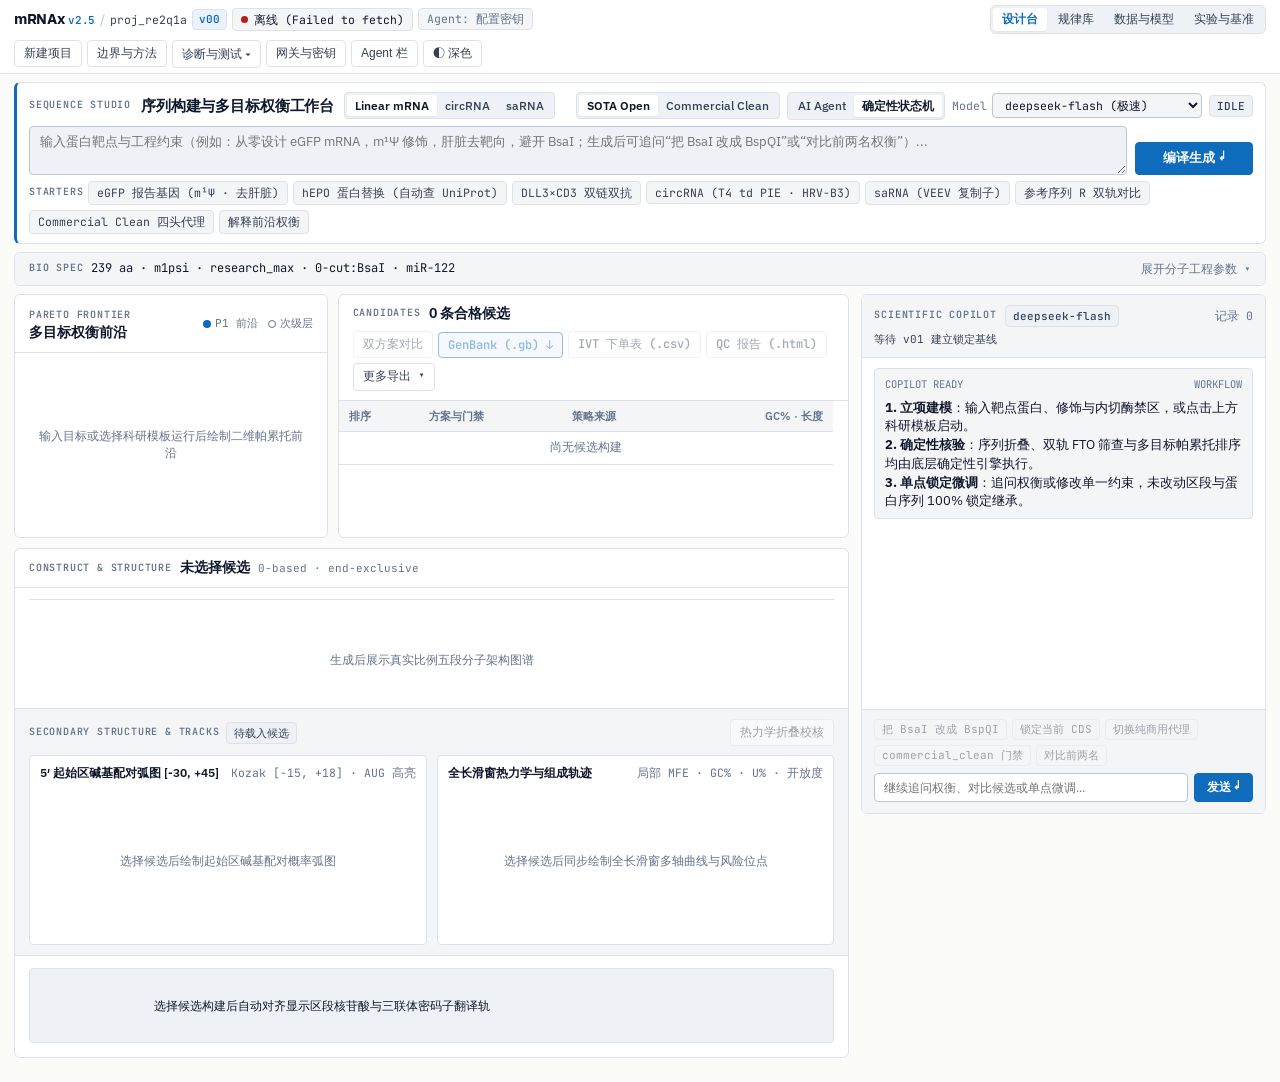
==== commit f8bfed4d: "deploy(v2.5.2): publish verified Swiss Bio-CAD frontend (bd5879bb1978ab8fc863b32b34720e140d1c2343)" ====
--- a/index.html
+++ b/index.html
@@ -10,7 +10,7 @@
       href="https://fonts.googleapis.com/css2?family=IBM+Plex+Mono:wght@400;500;600&family=IBM+Plex+Sans:wght@400;500;600;700&family=JetBrains+Mono:wght@400;500;600&display=swap"
       rel="stylesheet"
     />
-    <link rel="stylesheet" href="./styles.css?v=2.5.1" />
+    <link rel="stylesheet" href="./styles.css?v=2.5.2" />
   </head>
   <body>
     <!-- Swiss-Grid Top Navigation & Session Status Bar -->
@@ -26,11 +26,11 @@
         </span>
         <button
           type="button"
-          class="auth-pill mono warn"
+          class="auth-pill mono muted"
           id="pill-agent-auth"
           title="配置 Agent 访问令牌或个人 API Key"
         >
-          Agent: 未解锁 · 点击配置
+          Agent: 配置密钥
         </button>
         <span class="mono meta-muted hide-sm" id="pill-engine">Engine: —</span>
       </div>
@@ -170,8 +170,27 @@
               <label class="inline-model-wrap mono" aria-label="Agent 模型选择">
                 <span class="meta-muted">Model</span>
                 <select id="sel-llm-model" class="ctrl-select ctrl-select-compact mono">
-                  <option value="deepseek-flash" selected>deepseek-flash (极速)</option>
-                  <option value="deepseek-v4-pro">deepseek-v4-pro (深度推理)</option>
+                  <optgroup label="DeepSeek">
+                    <option value="deepseek::deepseek-flash" selected>deepseek-flash (极速)</option>
+                    <option value="deepseek::deepseek-v4-pro">deepseek-v4-pro (深度推理)</option>
+                    <option value="deepseek::deepseek-chat">deepseek-chat</option>
+                  </optgroup>
+                  <optgroup label="OpenAI">
+                    <option value="openai::gpt-4.1-mini">gpt-4.1-mini</option>
+                    <option value="openai::gpt-5.4">gpt-5.4</option>
+                    <option value="openai::gpt-6.2-astra">gpt-6.2-astra</option>
+                  </optgroup>
+                  <optgroup label="Kimi">
+                    <option value="kimi::moonshot-v1-32k">moonshot-v1-32k</option>
+                    <option value="kimi::kimi-k3">kimi-k3</option>
+                  </optgroup>
+                  <optgroup label="Qwen">
+                    <option value="qwen::qwen-plus">qwen-plus</option>
+                    <option value="qwen::qwen3.8-max">qwen3.8-max</option>
+                  </optgroup>
+                  <optgroup label="Gemini">
+                    <option value="gemini::gemini-2.5-flash">gemini-2.5-flash</option>
+                  </optgroup>
                 </select>
               </label>
 
@@ -204,7 +223,7 @@
               DLL3×CD3 双链双抗
             </button>
             <button type="button" class="chip mono starter-chip" id="starter-circ">
-              circRNA (Anabaena PIE · HRV-B3)
+              circRNA (T4 td PIE · HRV-B3)
             </button>
             <button type="button" class="chip mono starter-chip" id="starter-sarna">
               saRNA (VEEV 复制子)
@@ -255,6 +274,8 @@
                 aria-label="目标氨基酸序列"
                 spellcheck="false"
               ></textarea>
+
+              <div id="box-extra-chains" class="ref-r-strip mono" hidden></div>
 
               <div id="box-ref-r" class="ref-r-strip mono" hidden>
                 <span class="kicker-inline">REF R:</span>
@@ -288,11 +309,14 @@
                 <label class="field-lbl">
                   <span>模态骨架模板</span>
                   <select id="sel-scaffold" class="ctrl-select mono">
-                    <option value="cap1_hba1_aes_mt_a30l70" selected>Cap1 · HBA1/AES-mtRNR1 · A30L70</option>
+                    <option value="cap1_hba1_aes_mt_a30l70" selected>Cap1 · HBA1/AES-mtRNR1 · poly(A)100</option>
                     <option value="cap1_minimal_structured_3utr">Cap1 · 极简高开放 5′UTR · HBB 3′UTR</option>
+                    <option value="circ_t4td_hrvb3">circRNA · T4 td PIE (IVT就绪) · HRV-B3 IRES</option>
+                    <option value="circ_t4td_cvb3">circRNA · T4 td PIE (IVT就绪) · CVB3 IRES</option>
                     <option value="circ_anabaena_hrvb3">circRNA · Anabaena PIE · HRV-B3 IRES</option>
                     <option value="circ_anabaena_cvb3">circRNA · Anabaena PIE · CVB3 IRES</option>
                     <option value="sarna_veev_tc83">saRNA · VEEV TC-83 nsP1-4 · 26S SGP</option>
+                    <option value="sarna_sinv">saRNA · SINV 复制子 · 26S SGP</option>
                   </select>
                 </label>
 
@@ -723,6 +747,18 @@
               <div class="empty-hint mono">点击上方靶点或输入基因名解析氨基酸序列，支持一键导入设计台</div>
             </div>
           </div>
+        </section>
+
+        <!-- Two-Tier Compute Topology: Vultr Control Plane + Colab/Drive Heavy Pool -->
+        <section class="panel-surface subview-section" id="dh-compute-tier-panel">
+          <div class="panel-head">
+            <div>
+              <span class="sec-kicker">COMPUTE TIER TOPOLOGY</span>
+              <h2 class="panel-title">双层算力调度与保活拓扑（Vultr 控制面 + Colab/Drive 重算池）</h2>
+            </div>
+            <span class="badge mono" id="dh-compute-tier-badge">待同步运行态</span>
+          </div>
+          <div class="subview-body" id="dh-compute-tier-grid"></div>
         </section>
 
         <!-- Compiled Engines & Surrogate v2 vs v1 OOD Scorecard -->
@@ -1066,6 +1102,6 @@
       </div>
     </dialog>
 
-    <script src="./app.js?v=2.5.1"></script>
+    <script src="./app.js?v=2.5.2"></script>
   </body>
 </html>
--- a/styles.css
+++ b/styles.css
@@ -205,14 +205,24 @@
   border-radius: var(--radius-sm);
   border: 1px solid var(--border);
   background: var(--bg-subtle);
-  color: var(--ink-secondary);
+  color: var(--ink-muted);
   cursor: pointer;
   max-inline-size: 100%;
+  transition: border-color 120ms ease, color 120ms ease, background-color 120ms ease;
+}
+.auth-pill:hover {
+  border-color: var(--border-strong);
+  color: var(--ink-secondary);
 }
 .auth-pill.ok {
   background: var(--ok-soft);
   color: var(--ok);
   border-color: var(--ok);
+}
+.auth-pill.muted {
+  background: var(--bg-subtle);
+  color: var(--ink-muted);
+  border-color: var(--border);
 }
 .auth-pill.warn {
   background: var(--accent-diff-bg);
@@ -964,11 +974,15 @@
   display: block;
 }
 
-.pareto-node > text {
-  opacity: 0;
-}
-.pareto-node:is(:hover, :focus, [aria-pressed="true"]) > text {
+.pareto-node > text.pareto-point-tag {
+  opacity: 0.86;
+  font-weight: 500;
+  transition: opacity 120ms ease;
+}
+.pareto-node:is(:hover, :focus, [aria-pressed="true"]) > text.pareto-point-tag {
   opacity: 1;
+  font-weight: 700;
+  fill: var(--ink);
 }
 .plot-legend {
   display: flex;
@@ -1735,6 +1749,82 @@
   min-inline-size: 0;
 }
 
+.compute-tier-grid {
+  display: grid;
+  grid-template-columns: repeat(2, minmax(0, 1fr));
+  gap: 10px;
+  min-inline-size: 0;
+}
+.tier-card {
+  background: var(--bg-subtle);
+  border: 1px solid var(--border);
+  border-inline-start: 3px solid var(--accent-teal);
+  border-radius: var(--radius-sm);
+  padding: 11px 13px;
+  display: flex;
+  flex-direction: column;
+  gap: 7px;
+  min-inline-size: 0;
+}
+.tier-card.tier-pool {
+  border-inline-start-color: var(--accent);
+}
+.tier-card-head {
+  display: flex;
+  align-items: center;
+  justify-content: space-between;
+  flex-wrap: wrap;
+  gap: 6px;
+  min-inline-size: 0;
+}
+.tier-card-title {
+  font-size: 13px;
+  font-weight: 600;
+  color: var(--ink);
+  min-inline-size: 0;
+  overflow-wrap: anywhere;
+}
+.tier-card-desc {
+  font-size: 12px;
+  line-height: 1.5;
+  color: var(--ink-secondary);
+}
+.tier-meta-row {
+  display: flex;
+  flex-wrap: wrap;
+  gap: 5px;
+  font-size: 11px;
+}
+.tier-asset-list {
+  display: grid;
+  grid-template-columns: repeat(2, minmax(0, 1fr));
+  gap: 6px;
+  min-inline-size: 0;
+}
+.tier-asset-item {
+  background: var(--bg-surface);
+  border: 1px solid var(--border);
+  border-radius: var(--radius-sm);
+  padding: 5px 8px;
+  display: flex;
+  flex-direction: column;
+  gap: 3px;
+  min-inline-size: 0;
+}
+.tier-asset-top {
+  display: flex;
+  align-items: center;
+  justify-content: space-between;
+  gap: 4px;
+  flex-wrap: wrap;
+  font-size: 11.5px;
+  font-weight: 600;
+}
+.tier-asset-sub {
+  font-size: 10.5px;
+  color: var(--ink-muted);
+}
+
 .resolver-result-box {
   background: var(--bg-subtle);
   border: 1px solid var(--border);
@@ -1764,6 +1854,11 @@
   justify-content: space-between;
   gap: 6px;
   flex-wrap: wrap;
+  min-inline-size: 0;
+}
+.mini-card-head > strong {
+  min-inline-size: 0;
+  overflow-wrap: anywhere;
 }
 
 .bench-controls-grid {
@@ -1905,6 +2000,7 @@
   .pareto-stage,
   .structure-plots-grid,
   .two-col-equal,
+  .compute-tier-grid,
   .rules-cards-grid,
   .bench-controls-grid {
     grid-template-columns: minmax(0, 1fr);
@@ -1987,6 +2083,7 @@
     min-inline-size: 0;
   }
   .field-row-2,
+  .tier-asset-list,
   .filter-bar {
     grid-template-columns: minmax(0, 1fr);
   }
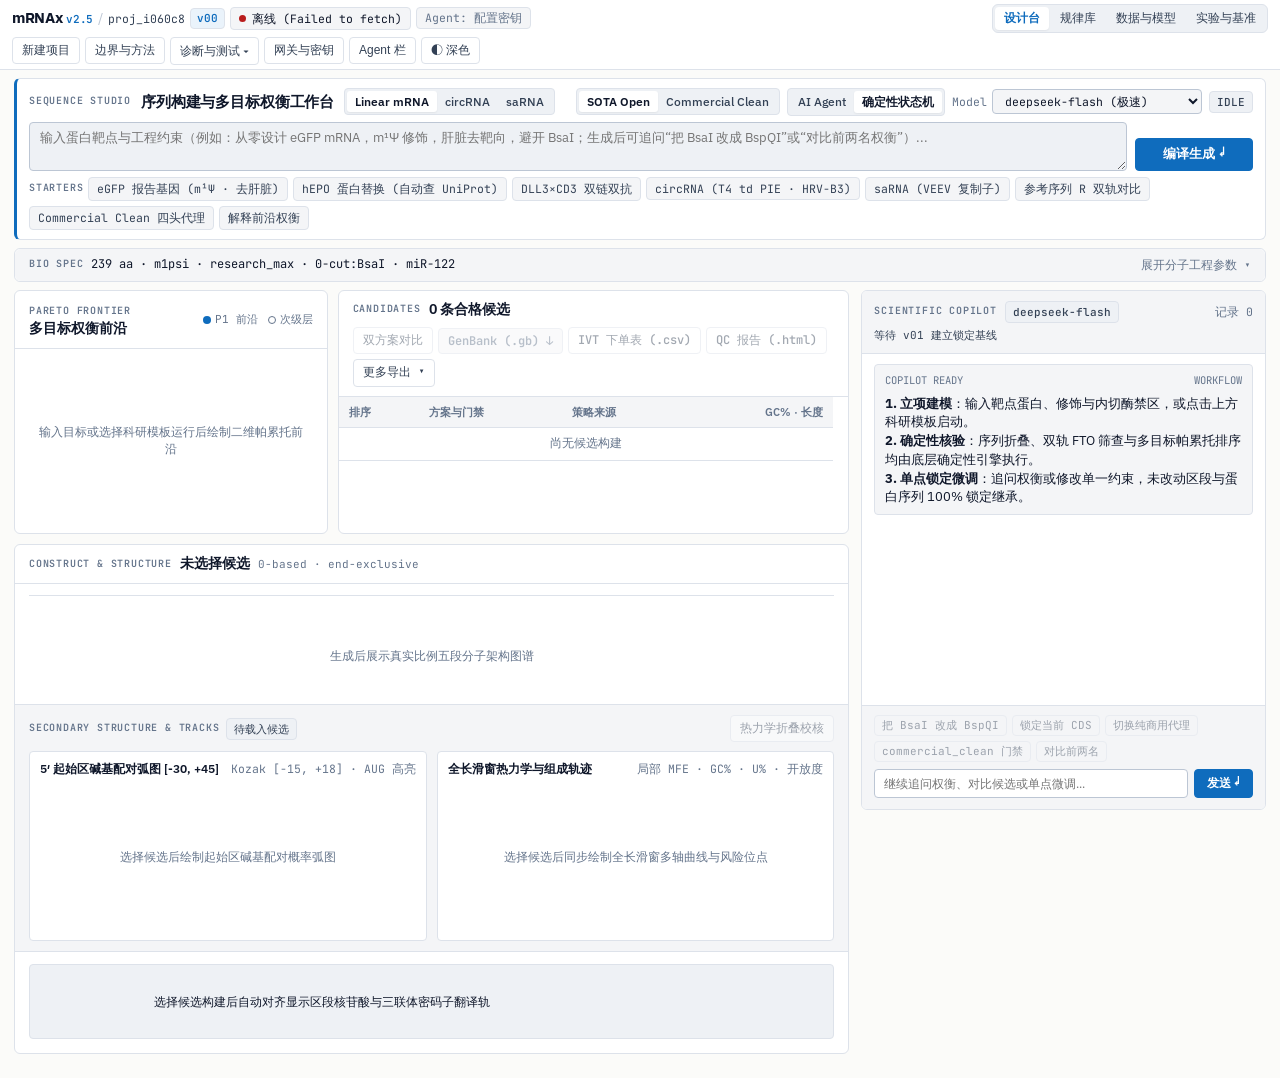
==== commit 5156b793: "deploy(v2.5.3): publish verified AI & WebUI fixes (47246fc04821ae64867f2a0055f6dd0ae0c9e2db)" ====
--- a/index.html
+++ b/index.html
@@ -4,13 +4,18 @@
     <meta charset="utf-8" />
     <meta name="viewport" content="width=device-width, initial-scale=1" />
     <title>mRNAx v2.5 · RNA Sequence &amp; Structure Workbench</title>
+    <link
+      rel="icon"
+      type="image/svg+xml"
+      href="data:image/svg+xml,%3Csvg xmlns='http://www.w3.org/2000/svg' viewBox='0 0 32 32'%3E%3Crect width='32' height='32' rx='7' fill='%231d4ed8'/%3E%3Ctext x='16' y='22' text-anchor='middle' font-family='monospace' font-weight='700' font-size='15' fill='white'%3EmR%3C/text%3E%3C/svg%3E"
+    />
     <link rel="preconnect" href="https://fonts.googleapis.com" />
     <link rel="preconnect" href="https://fonts.gstatic.com" crossorigin />
     <link
       href="https://fonts.googleapis.com/css2?family=IBM+Plex+Mono:wght@400;500;600&family=IBM+Plex+Sans:wght@400;500;600;700&family=JetBrains+Mono:wght@400;500;600&display=swap"
       rel="stylesheet"
     />
-    <link rel="stylesheet" href="./styles.css?v=2.5.2" />
+    <link rel="stylesheet" href="./styles.css?v=2.5.3" />
   </head>
   <body>
     <!-- Swiss-Grid Top Navigation & Session Status Bar -->
@@ -176,9 +181,12 @@
                     <option value="deepseek::deepseek-chat">deepseek-chat</option>
                   </optgroup>
                   <optgroup label="OpenAI">
+                    <option value="openai::gpt-5.4">gpt-5.4 (推荐)</option>
+                    <option value="openai::gpt-5.5">gpt-5.5</option>
+                    <option value="openai::gpt-6-astra">gpt-6-astra</option>
+                    <option value="openai::gpt-6.2-astra">gpt-6.2-astra (深度推理)</option>
+                    <option value="openai::gpt-4.1">gpt-4.1</option>
                     <option value="openai::gpt-4.1-mini">gpt-4.1-mini</option>
-                    <option value="openai::gpt-5.4">gpt-5.4</option>
-                    <option value="openai::gpt-6.2-astra">gpt-6.2-astra</option>
                   </optgroup>
                   <optgroup label="Kimi">
                     <option value="kimi::moonshot-v1-32k">moonshot-v1-32k</option>
@@ -498,6 +506,7 @@
                   <div class="empty-hint mono">生成后展示真实比例五段分子架构图谱</div>
                 </div>
                 <div class="seg-cards-row" id="seg-bar"></div>
+                <div class="mono meta-muted construct-modality-note" id="construct-modality-note" hidden></div>
               </div>
 
               <!-- 2D Base-Pair Arc Diagram & Synchronized Sliding-Window Profile -->
@@ -941,7 +950,7 @@
           <div class="panel-head">
             <div>
               <span class="sec-kicker">WET-LAB ASSAY INGESTION</span>
-              <h2 class="panel-title">湿实验读数回流与预测-实测一致性散点校核 (ingest_experiment)</h2>
+              <h2 class="panel-title">湿实验读数回流与预测-实测一致性散点校核 <span class="mono meta-muted" style="font-size:11px;font-weight:400;">· 本地预览模式（后端校准持久化将在 v2.6 接入）</span></h2>
             </div>
             <div class="export-bar">
               <button type="button" class="btn-ghost mono" id="btn-load-sample-wetlab-small">
@@ -1102,6 +1111,6 @@
       </div>
     </dialog>
 
-    <script src="./app.js?v=2.5.2"></script>
+    <script src="./app.js?v=2.5.3"></script>
   </body>
 </html>
--- a/styles.css
+++ b/styles.css
@@ -120,9 +120,9 @@
   align-items: center;
   justify-content: space-between;
   flex-wrap: wrap;
-  gap: 6px 8px;
-  min-block-size: 44px;
-  padding: 5px 14px;
+  gap: 4px 6px;
+  min-block-size: 40px;
+  padding: 4px 12px;
   background: var(--bg-surface);
   border-block-end: 1px solid var(--border);
 }
@@ -721,6 +721,7 @@
 .btn-ghost:disabled {
   opacity: 0.45;
   cursor: not-allowed;
+  pointer-events: none;
 }
 .btn-export-main {
   color: var(--accent);
@@ -731,6 +732,10 @@
 .btn-export-main:disabled {
   opacity: 0.45;
   cursor: not-allowed;
+  pointer-events: none;
+  color: var(--ink-muted);
+  border-color: var(--border);
+  background: var(--bg-subtle);
 }
 
 .badge {
@@ -1507,9 +1512,70 @@
   border: 1px solid var(--border);
   border-radius: 3px;
 }
-.agent-prose ul {
+.agent-prose ul,
+.agent-prose ol {
   margin: 4px 0;
   padding-inline-start: 18px;
+}
+.agent-prose .md-h {
+  margin: 8px 0 4px;
+  font-size: 13px;
+  font-weight: 700;
+  color: var(--ink);
+  border-block-end: 1px solid var(--border);
+  padding-block-end: 2px;
+}
+.agent-prose .md-quote {
+  margin: 5px 0;
+  padding: 4px 8px;
+  border-inline-start: 3px solid var(--accent);
+  background: var(--bg-subtle);
+  color: var(--ink-secondary);
+  font-size: 12px;
+}
+.md-table-wrap {
+  overflow-x: auto;
+  max-inline-size: 100%;
+  margin: 6px 0;
+  border: 1px solid var(--border);
+  border-radius: var(--radius-sm);
+}
+.md-table {
+  inline-size: 100%;
+  border-collapse: collapse;
+  font-size: 11.5px;
+  font-variant-numeric: tabular-nums;
+}
+.md-table th,
+.md-table td {
+  padding: 4px 7px;
+  border-block-end: 1px solid var(--border);
+  border-inline-end: 1px solid var(--border);
+  text-align: start;
+  vertical-align: top;
+}
+.md-table th {
+  background: var(--bg-subtle);
+  font-weight: 600;
+  color: var(--ink-secondary);
+  white-space: nowrap;
+}
+.md-table td:last-child,
+.md-table th:last-child {
+  border-inline-end: none;
+}
+.md-table tbody tr:last-child td {
+  border-block-end: none;
+}
+.construct-modality-note {
+  margin-block-start: 6px;
+  padding: 5px 8px;
+  background: var(--bg-subtle);
+  border: 1px solid var(--border);
+  border-inline-start: 3px solid var(--accent-teal);
+  border-radius: var(--radius-sm);
+  font-size: 11px;
+  line-height: 1.45;
 }
 
 .tool-pills-row {
@@ -2037,6 +2103,9 @@
 }
 
 @media (max-width: 980px) {
+  .top-bar {
+    position: static;
+  }
   .setup-grid {
     grid-template-columns: minmax(0, 1fr);
   }
